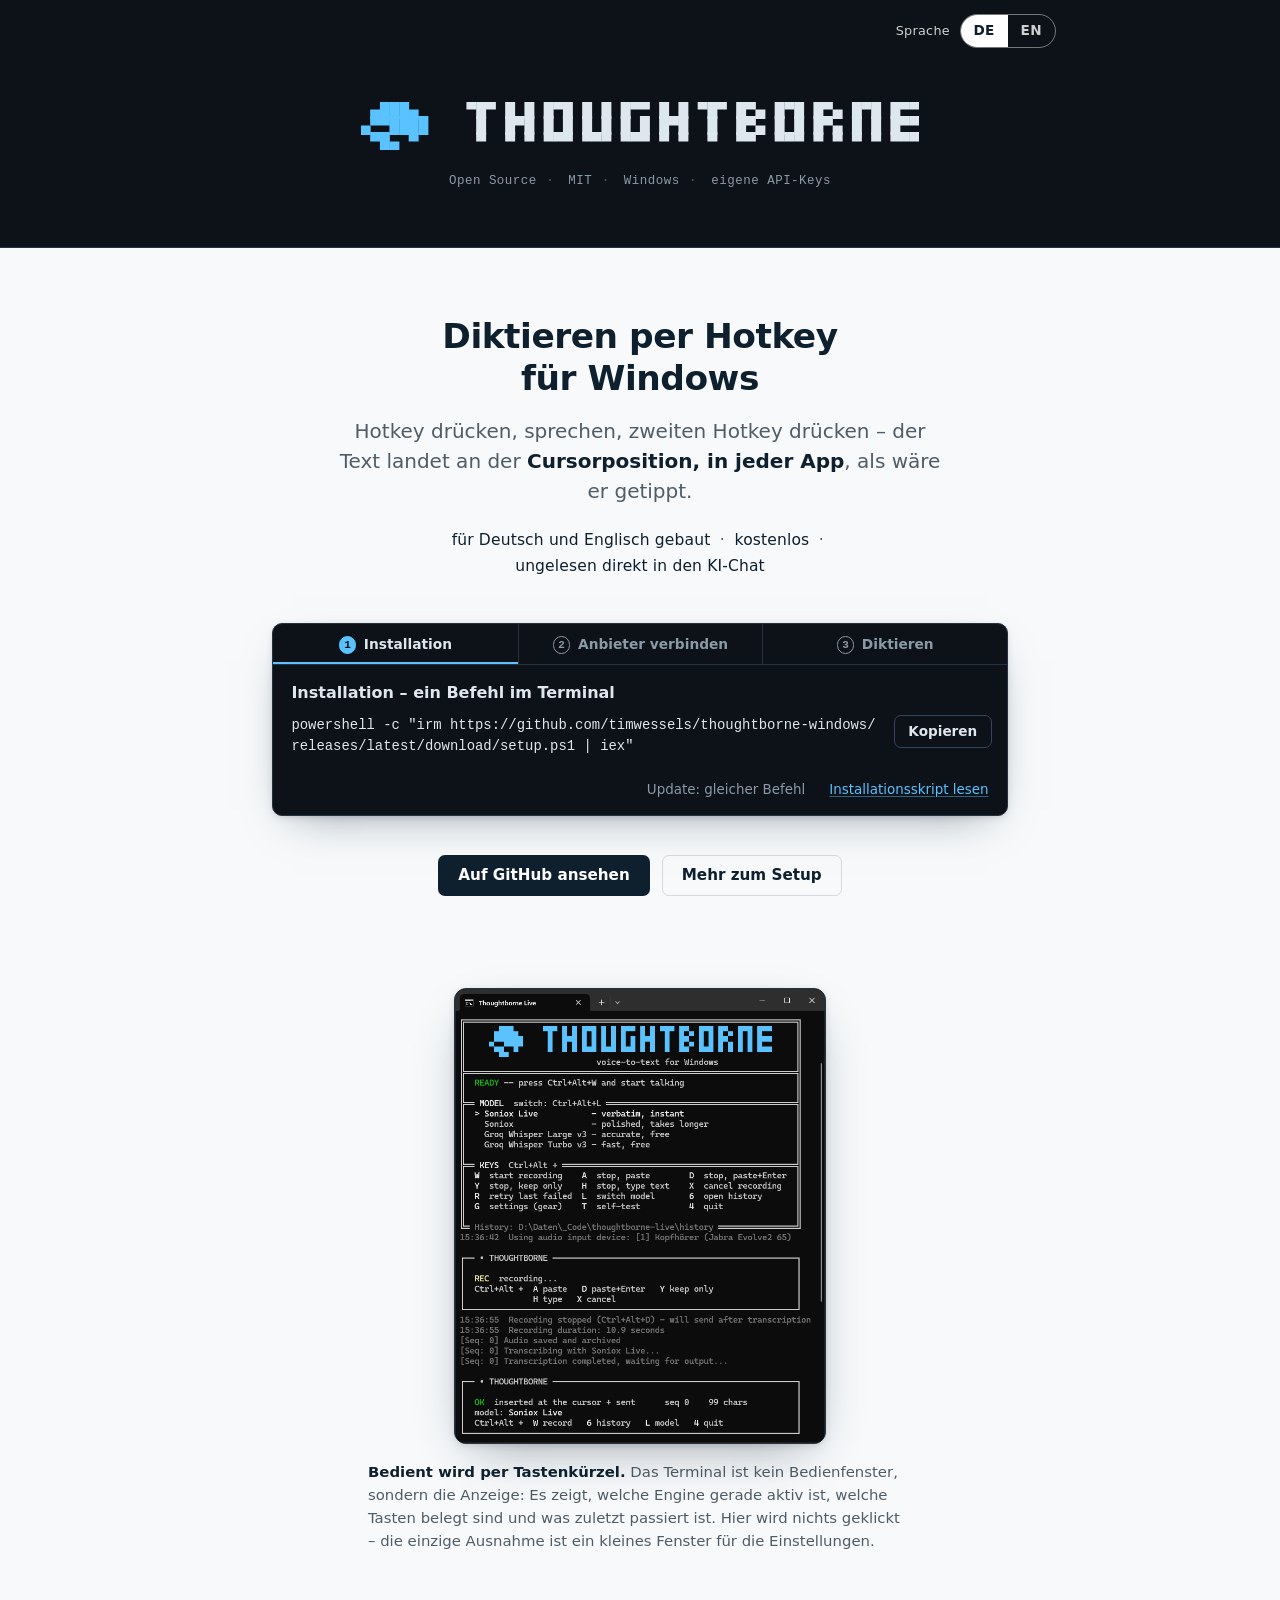
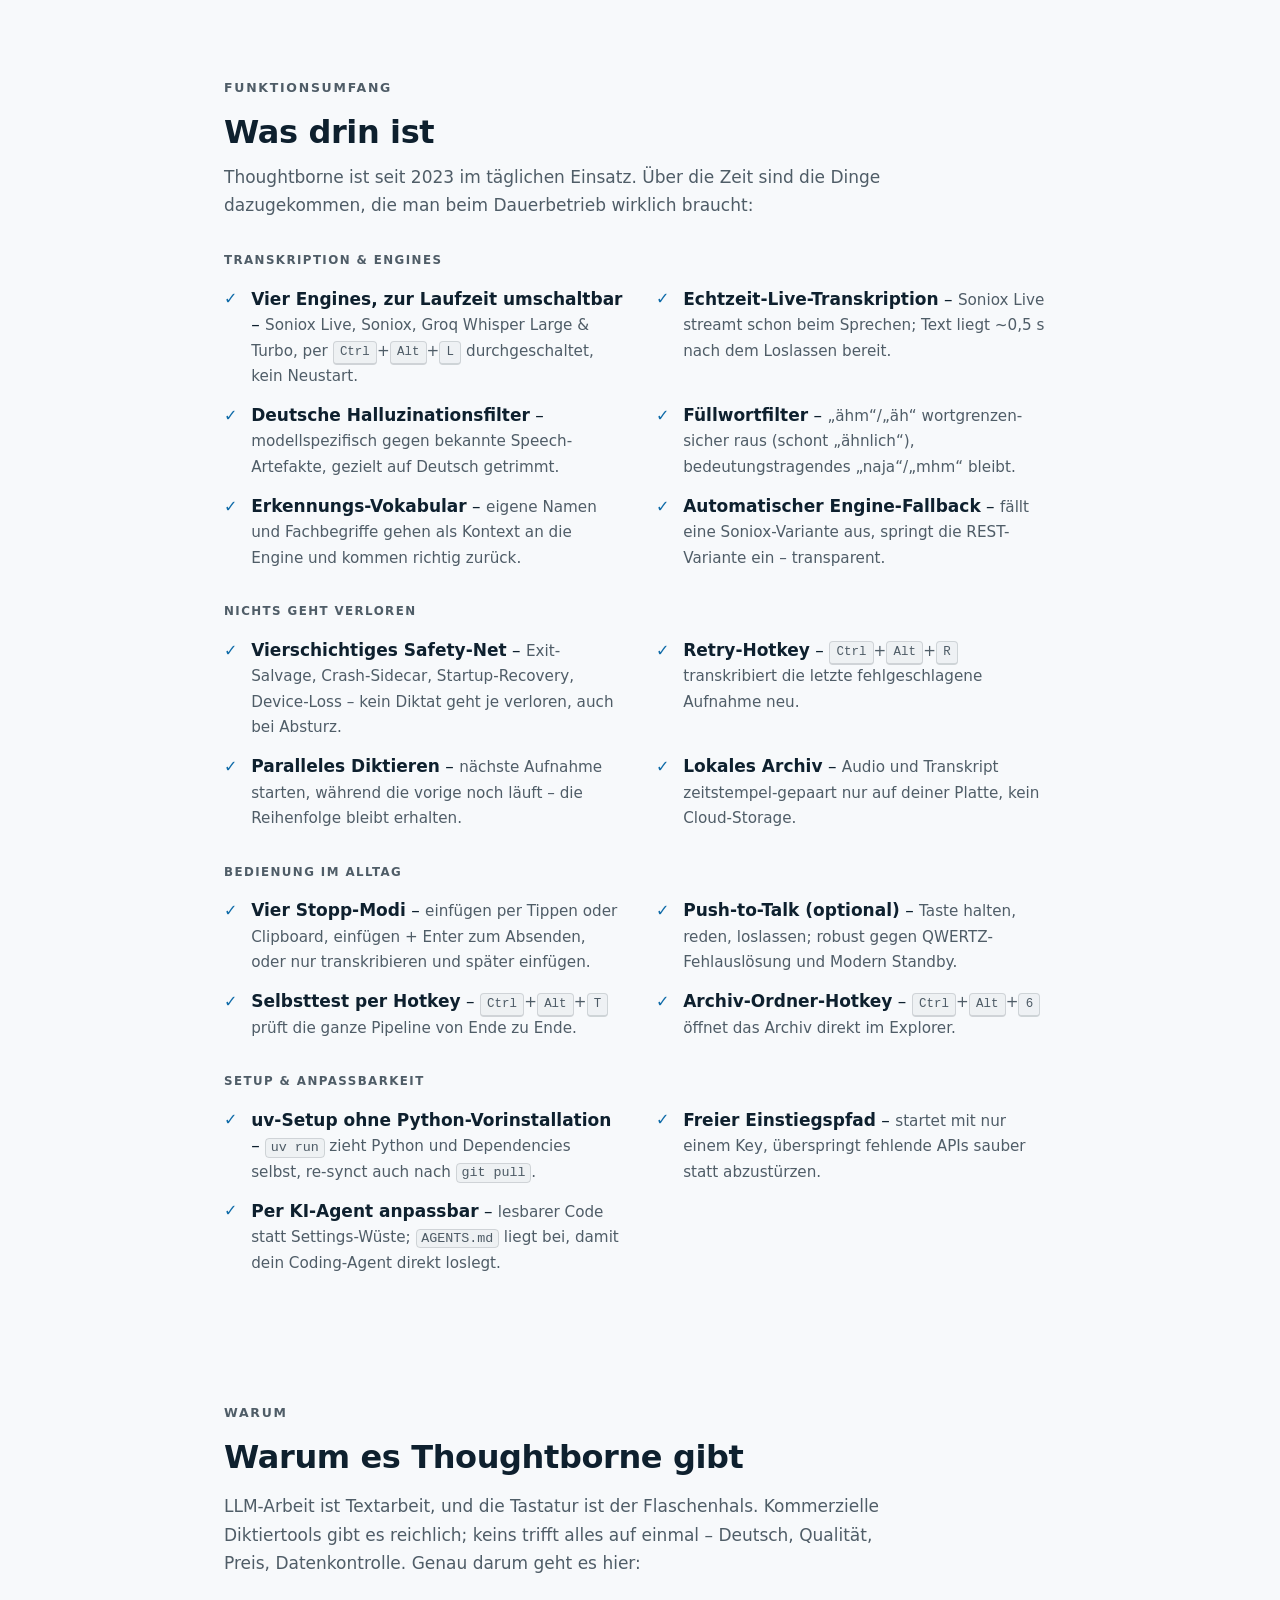
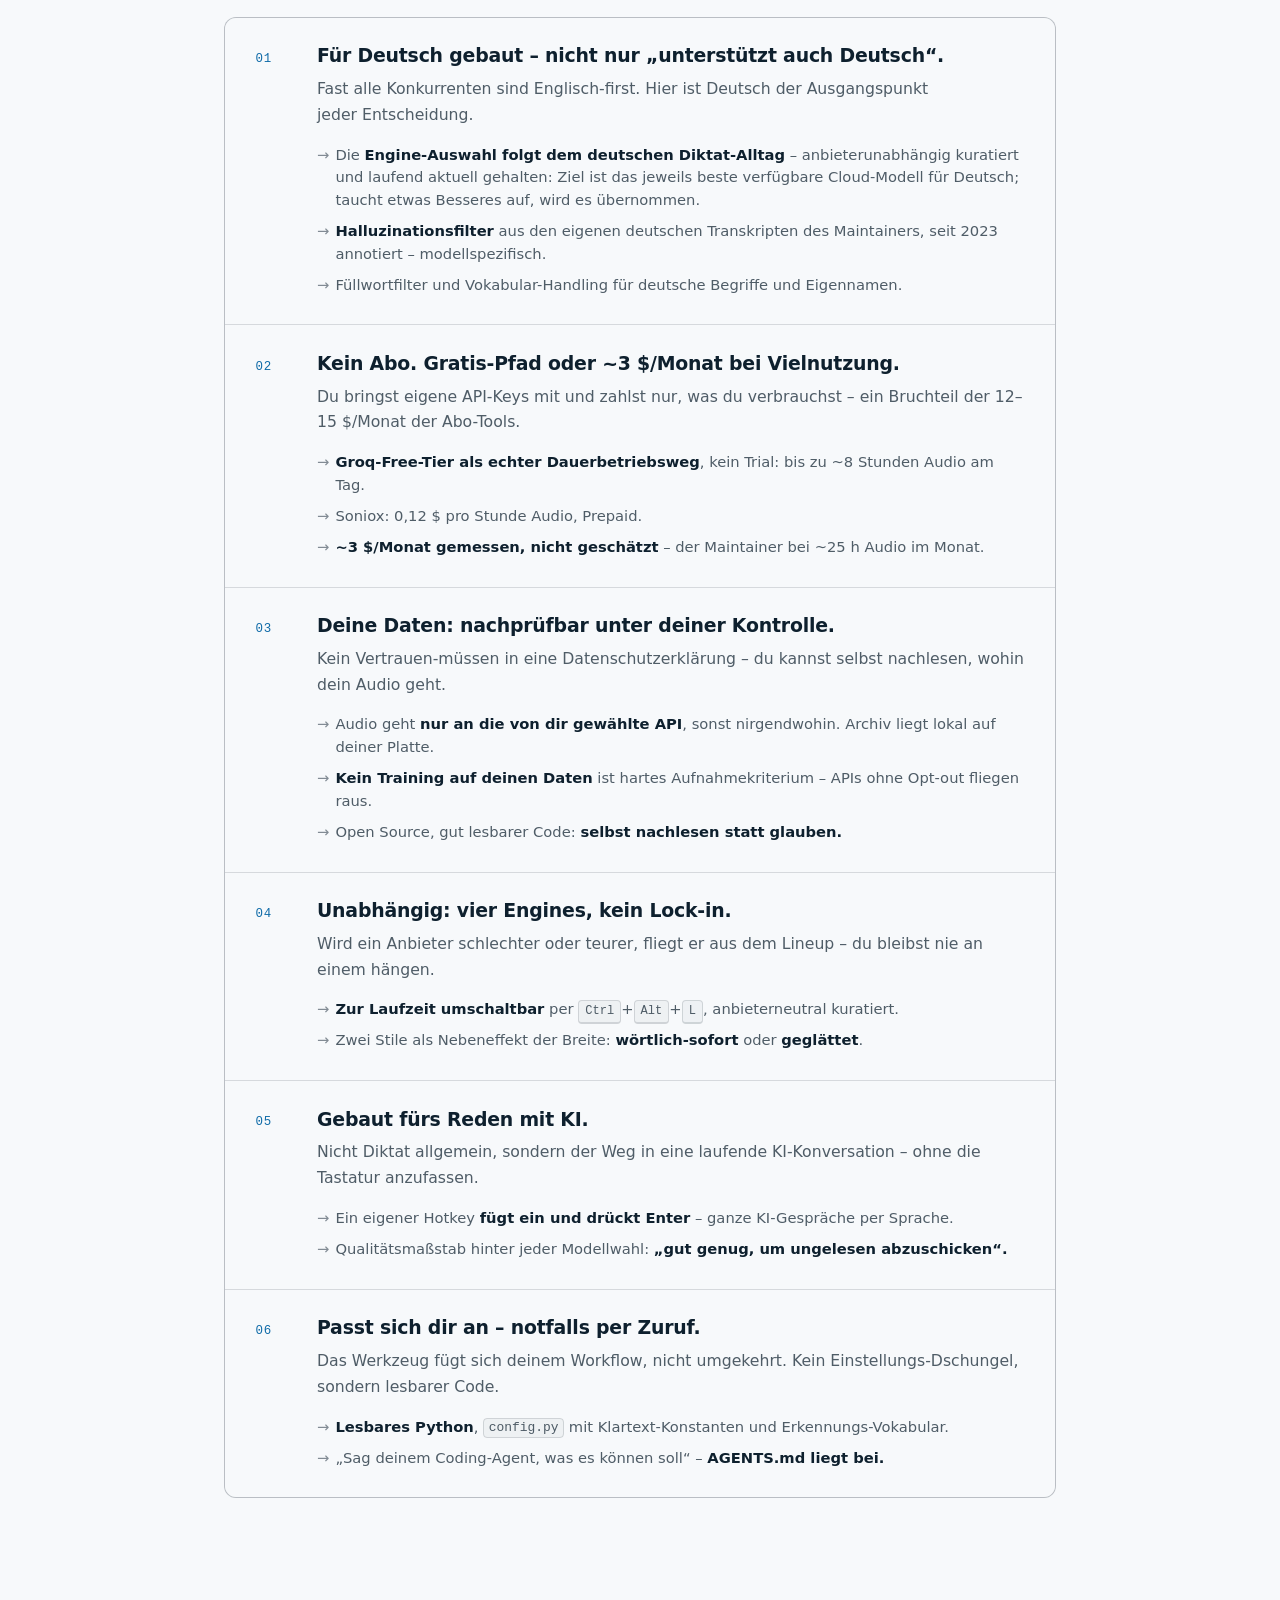
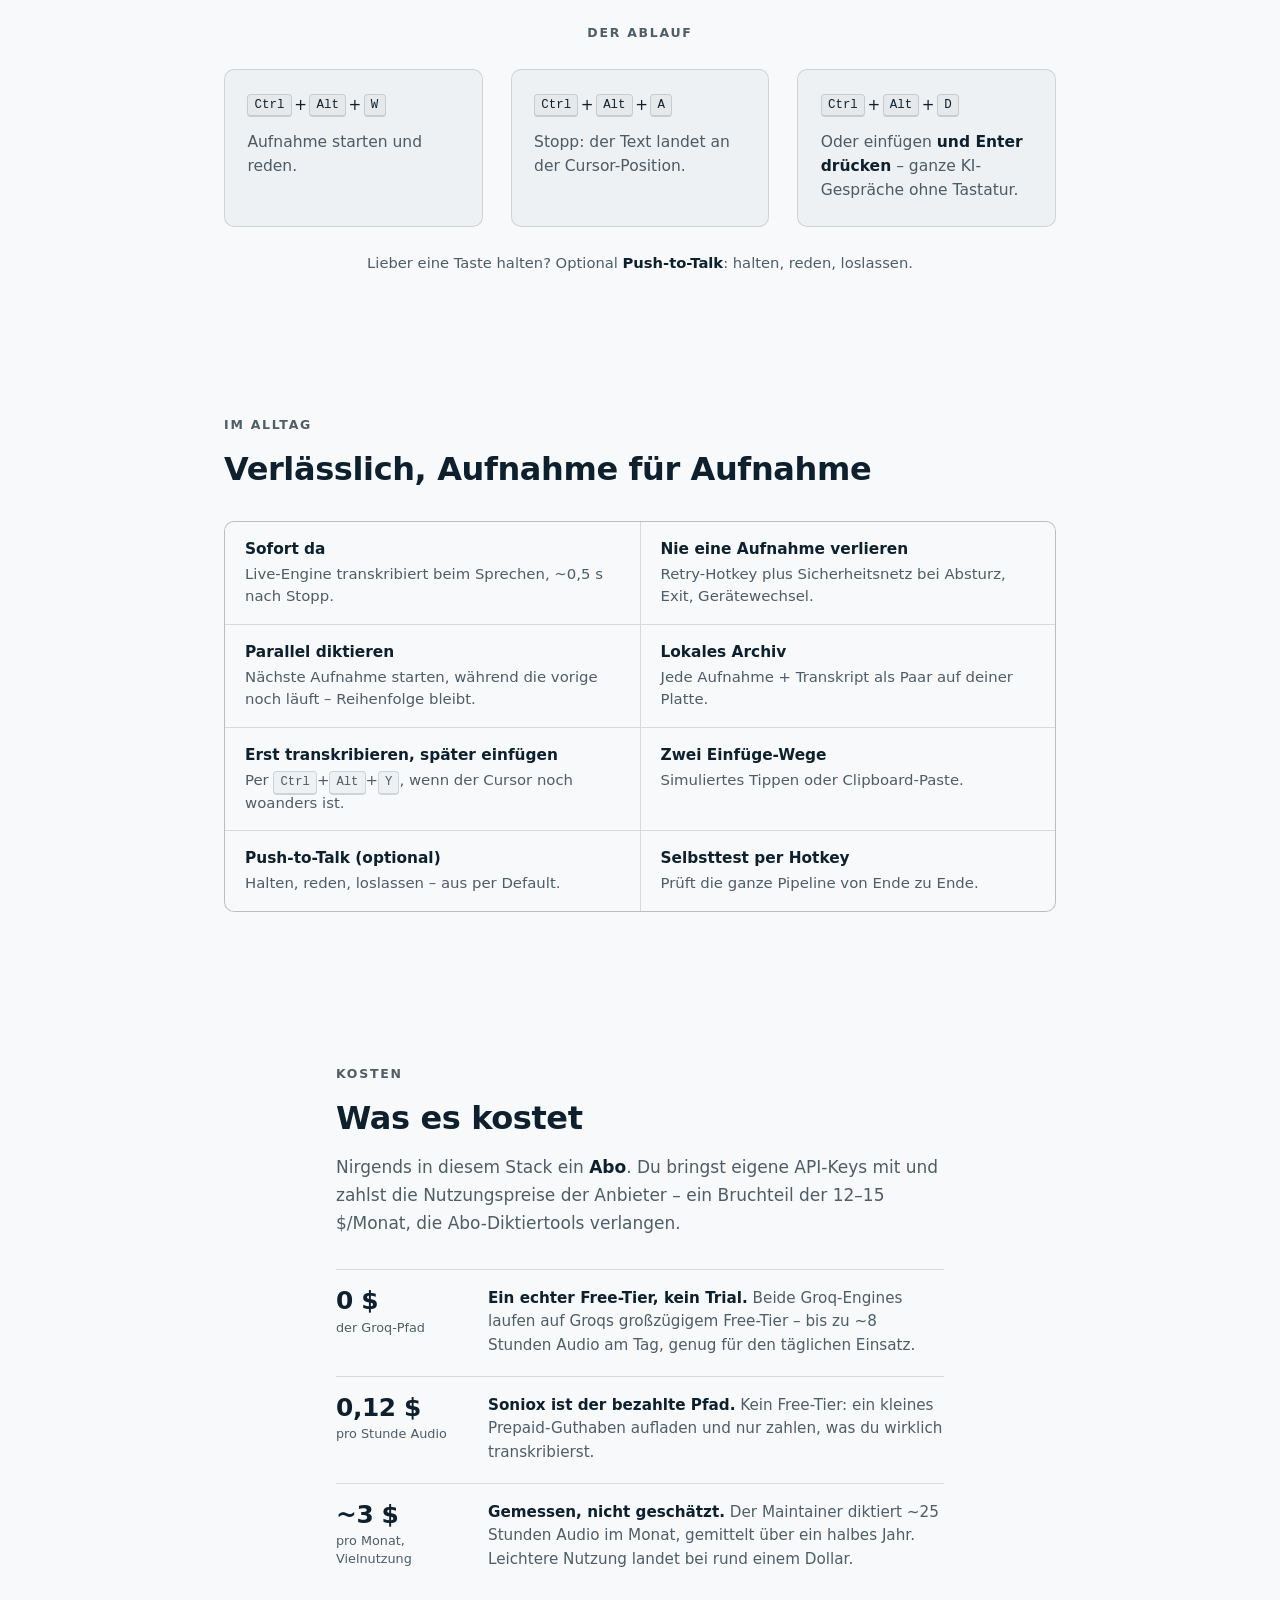
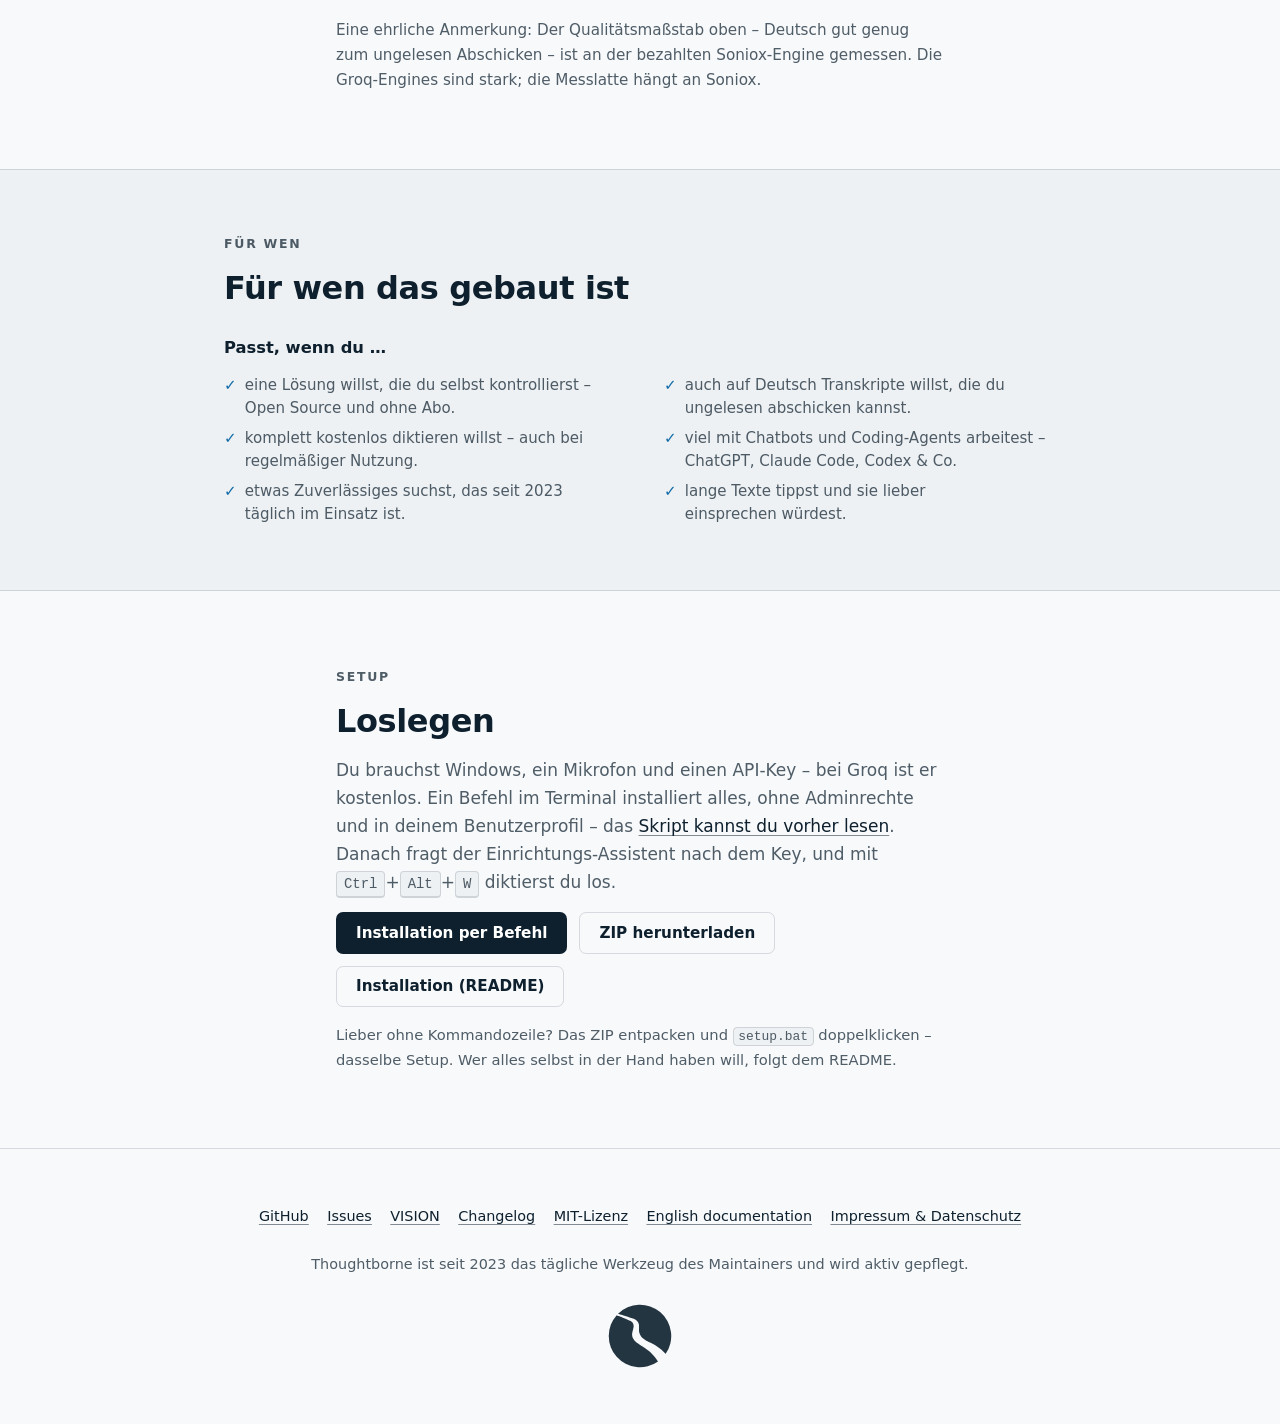
==== docs/index.html @ e5b4562c "Give the German page its own share card, fix two dollar figures The og:image both pages shared carri" ====
<!doctype html>
<html lang="de">
<head>
<meta charset="utf-8">
<meta name="viewport" content="width=device-width, initial-scale=1">
<title>Thoughtborne – Diktieren per Hotkey für Windows</title>
<meta name="description" content="Diktier-Tool per Hotkey für Windows. Hotkey drücken, reden, zweiten Hotkey drücken – der Text landet an der Cursor-Position. Für Deutsch gebaut, fürs Reden mit KI.">
<link rel="canonical" href="https://thoughtborne.app/">
<link rel="alternate" hreflang="de" href="https://thoughtborne.app/">
<link rel="alternate" hreflang="en" href="https://thoughtborne.app/en/">
<link rel="alternate" hreflang="x-default" href="https://thoughtborne.app/">
<link rel="icon" href="favicon.ico?v=2" sizes="48x48">
<link rel="icon" href="favicon.svg?v=2" type="image/svg+xml">
<link rel="apple-touch-icon" href="apple-touch-icon.png" sizes="180x180">
<meta name="theme-color" content="#0C1218">
<meta property="og:type" content="website">
<meta property="og:locale" content="de_DE">
<meta property="og:locale:alternate" content="en_US">
<meta property="og:title" content="Thoughtborne – Diktieren per Hotkey für Windows">
<meta property="og:description" content="Hotkey drücken, reden, zweiten Hotkey drücken – der Text landet an der Cursor-Position. Für Deutsch gebaut, fürs Reden mit KI. Open Source, MIT.">
<meta property="og:url" content="https://thoughtborne.app/">
<meta property="og:image" content="https://thoughtborne.app/assets/thoughtborne-social-preview-de.png">
<meta property="og:site_name" content="Thoughtborne">
<meta property="og:image:width" content="1280">
<meta property="og:image:height" content="640">
<meta name="twitter:card" content="summary_large_image">
<!-- ?v= is a cache-buster: bump it whenever style.css changes shape, so a
     stale cached sheet can never style the new markup (site-v4 idea). -->
<link rel="stylesheet" href="style.css?v=15">
<noscript><style>.ip-tabs { display: none; } .ip-panel[hidden] { display: block; }</style></noscript>
</head>
<body>

<a class="skip-link" href="#main">Zum Inhalt springen</a>

<header class="masthead">

  <div class="term-band">
    <div class="band-inner">

      <!-- Nav hrefs are root-absolute — they don't resolve under file://;
           review click-through over a local HTTP server. -->
      <div class="band-top">
        <span class="langbar-label">Sprache</span>
        <span class="lang-toggle">
          <a href="/" aria-current="page">DE</a>
          <a href="/en/" hreflang="en" aria-label="English version">EN</a>
        </span>
      </div>

      <!-- The app's terminal masthead, ported character-exact from console_ui.py
           (LOGO_MARK_A5 + WM, gap 4). Spans are colour-only: mark glyph in the
           console accent, wordmark in console off-white. Concatenated span text
           is identical to the app's output — regenerate from console_ui.py
           whenever the app masthead changes. line-height stays 1.0. -->
      <pre class="term-logo" aria-hidden="true"><span class="lg-mark"> ▄███▄ </span><span class="lg-word">    ▀█▀ █ █ █▀█ █ █ █▀▀ █ █ ▀█▀ █▀▄ █▀█ █▀▄ █▀█ █▀▀</span>
<span class="lg-mark">▄▀▀████</span><span class="lg-word">     █  █▀█ █ █ █ █ █ █ █▀█  █  █▀▄ █ █ █▀▄ █ █ █▀▀</span>
<span class="lg-mark"> ▀█▄ ▀ </span><span class="lg-word">     ▀  ▀ ▀ ▀▀▀ ▀▀▀ ▀▀▀ ▀ ▀  ▀  ▀▀  ▀▀▀ ▀ ▀ ▀ ▀ ▀▀▀</span></pre>

      <p class="term-status"><span>Open Source</span> <span>MIT</span> <span>Windows</span> <span>eigene API-Keys</span></p>

    </div>
  </div>

  <div class="wrap intro-hero">
    <h1 class="headline"><span class="visually-hidden">Thoughtborne – </span>Diktieren per Hotkey für&nbsp;Windows</h1>
    <p class="tagline">Hotkey drücken, sprechen, zweiten Hotkey drücken – der Text landet an der <strong>Cursorposition, in jeder App</strong>, als wäre er getippt.</p>
    <p class="benefits"><span>für Deutsch und Englisch gebaut</span> <span>kostenlos</span> <span>ungelesen direkt in den KI-Chat</span></p>

    <!-- The canonical release lane — releases/latest/download always resolves
         to the newest published release, so this URL never needs a version bump. -->
    <!-- Anchor #installation is deep-linked from the settings app's Machine-Room
         tab (settings_strings.py, url.update) — renaming it breaks that link silently. -->
    <div class="install install-tabs" id="installation">
      <!-- Three-step strip. Panels 2/3 ship `hidden` so nothing flashes before the
           script at the end of the body wires the tabs; the head's noscript rule
           stacks all three without JS. -->
      <div class="ip-tabs" role="tablist" aria-label="Loslegen in drei Schritten">
        <button class="ip-tab" role="tab" type="button" id="ip-tab-1" aria-controls="ip-panel-1" aria-selected="true"><span class="ip-num">1</span>Installation</button>
        <button class="ip-tab" role="tab" type="button" id="ip-tab-2" aria-controls="ip-panel-2" aria-selected="false" tabindex="-1"><span class="ip-num">2</span>Anbieter verbinden</button>
        <button class="ip-tab" role="tab" type="button" id="ip-tab-3" aria-controls="ip-panel-3" aria-selected="false" tabindex="-1"><span class="ip-num">3</span>Diktieren</button>
      </div>

      <div class="ip-panel" role="tabpanel" id="ip-panel-1" aria-labelledby="ip-tab-1">
        <p class="ip-title">Installation – ein Befehl im Terminal</p>
        <div class="install-panel">
          <!-- The page's only install command — keep it word-for-word identical to the
               one-liners in README.md and README.de.md. The powershell -c wrapper is
               deliberate: content blockers (uBlock's ClickFix guard) swallow a bare
               `irm | iex` clipboard write; the flag-free wrapped form is the tolerated
               shape — and runs from cmd and Win+R too. The <wbr>s are break hints with
               no text of their own (Chrome does not break URLs at `/` by itself), so
               the copy button still yields the exact command. -->
          <code class="install-cmd">powershell -c "irm https://github.com/timwessels/<wbr>thoughtborne-windows/<wbr>releases/latest/download/setup.ps1 | iex"</code>
          <button class="copy-btn" type="button" data-label="Kopieren" data-done="✓ Kopiert" data-fail="Strg+C drücken">Kopieren</button>
        </div>
        <p class="ip-more"><span class="ip-update">Update: gleicher Befehl</span><a href="https://github.com/timwessels/thoughtborne-windows/blob/main/setup.ps1" target="_blank" rel="noopener">Installationsskript lesen</a></p>
      </div>

      <div class="ip-panel" role="tabpanel" id="ip-panel-2" aria-labelledby="ip-tab-2" hidden>
        <p class="ip-title">Anmelden, Code einfügen – fertig</p>
        <p class="ip-lead">Thoughtborne schickt deine Sprache an einen Anbieter, der schickt den Text zurück. Du brauchst nur seinen Zugangscode (API-Key).</p>
        <ul class="ip-options">
          <li>
            <span class="ip-opt-head"><a href="https://groq.com/" target="_blank" rel="noopener">Groq</a> <span class="ip-tag ip-tag-free">kostenlos</span></span>
            <span class="ip-opt-text">Gut und datenschutzfreundlich</span>
            <a class="ip-opt-btn" href="https://console.groq.com/login" target="_blank" rel="noopener">Anmelden</a>
          </li>
          <li>
            <span class="ip-opt-head"><a href="https://soniox.com/" target="_blank" rel="noopener">Soniox</a> <span class="ip-tag">mit Guthaben</span></span>
            <span class="ip-opt-text">Bessere Qualität der Spracherkennung</span>
            <a class="ip-opt-btn" href="https://console.soniox.com/signup/" target="_blank" rel="noopener">Anmelden</a>
          </li>
        </ul>
        <p class="ip-more"><a href="#kosten">Mehr Infos</a></p>
      </div>

      <div class="ip-panel" role="tabpanel" id="ip-panel-3" aria-labelledby="ip-tab-3" hidden>
        <p class="ip-title">Sprechen statt tippen – in jedem Programm</p>
        <p class="ip-lead">So verlässlich wie die Tastatur, nur schneller – meist ohne ein Wort zu korrigieren.</p>
        <ol class="ip-flow">
          <li><span class="keys"><kbd>Ctrl</kbd>+<kbd>Alt</kbd>+<kbd>W</kbd></span></li>
          <li>sprechen</li>
          <li><span class="keys"><kbd>Ctrl</kbd>+<kbd>Alt</kbd>+<kbd>A</kbd></span></li>
          <li class="ip-flow-out">Der Text steht am Cursor – im Browser, in Word, in ChatGPT, in Claude Code.</li>
        </ol>
        <ul class="ip-list">
          <li>Oder Push-to-Talk (optional): <kbd>Ctrl</kbd> antippen und halten, sprechen, loslassen.</li>
          <li>In KI-Chats auf Wunsch gleich mit Enter abschicken – du redest einfach mit der KI.</li>
        </ul>
      </div>
    </div>

    <p class="actions">
      <a class="btn btn-primary" href="https://github.com/timwessels/thoughtborne-windows" target="_blank" rel="noopener">Auf GitHub ansehen</a>
      <a class="btn btn-ghost" href="#los-gehts">Mehr zum Setup</a>
    </p>
  </div>

</header>

<main id="main">

  <section class="shot">
    <div class="wrap">
      <div class="shot-frame">
        <img src="assets/screenshot-terminal.png?v=3" alt="Thoughtborne im Terminal: oben die Bereitschaftsanzeige mit dem Modell-Karussell der vier Engines und der Tastenübersicht, darunter eine Aufnahme vom REC-Hinweis bis zur Bestätigung des eingefügten Texts.">
      </div>
      <p class="shot-cap"><strong>Bedient wird per Tastenkürzel.</strong> Das Terminal ist kein Bedienfenster, sondern die Anzeige: Es zeigt, welche Engine gerade aktiv ist, welche Tasten belegt sind und was zuletzt passiert ist. Hier wird nichts geklickt – die einzige Ausnahme ist ein kleines Fenster für die Einstellungen.</p>
    </div>
  </section>

  <section class="features-top">
    <div class="wrap">
      <div class="intro">
        <p class="eyebrow" aria-hidden="true">Funktionsumfang</p>
        <h2>Was drin ist</h2>
        <p>Thoughtborne ist seit 2023 im täglichen Einsatz. Über die Zeit sind die Dinge dazugekommen, die man beim Dauerbetrieb wirklich braucht:</p>
      </div>

      <div class="feat-group">
        <p class="feat-group-title">Transkription &amp; Engines</p>
        <ul class="feat-grid">
          <li><b>Vier Engines, zur Laufzeit umschaltbar</b> – <span>Soniox Live, Soniox, Groq Whisper Large &amp; Turbo, per <kbd>Ctrl</kbd>+<kbd>Alt</kbd>+<kbd>L</kbd> durchgeschaltet, kein Neustart.</span></li>
          <li><b>Echtzeit-Live-Transkription</b> – <span>Soniox Live streamt schon beim Sprechen; Text liegt ~0,5 s nach dem Loslassen bereit.</span></li>
          <li><b>Deutsche Halluzinationsfilter</b> – <span>modellspezifisch gegen bekannte Speech-Artefakte, gezielt auf Deutsch getrimmt.</span></li>
          <li><b>Füllwortfilter</b> – <span>„ähm“/„äh“ wortgrenzen-sicher raus (schont „ähnlich“), bedeutungstragendes „naja“/„mhm“ bleibt.</span></li>
          <li><b>Erkennungs-Vokabular</b> – <span>eigene Namen und Fachbegriffe gehen als Kontext an die Engine und kommen richtig zurück.</span></li>
          <li><b>Automatischer Engine-Fallback</b> – <span>fällt eine Soniox-Variante aus, springt die REST-Variante ein – transparent.</span></li>
        </ul>
      </div>

      <div class="feat-group">
        <p class="feat-group-title">Nichts geht verloren</p>
        <ul class="feat-grid">
          <li><b>Vierschichtiges Safety-Net</b> – <span>Exit-Salvage, Crash-Sidecar, Startup-Recovery, Device-Loss – kein Diktat geht je verloren, auch bei Absturz.</span></li>
          <li><b>Retry-Hotkey</b> – <span><kbd>Ctrl</kbd>+<kbd>Alt</kbd>+<kbd>R</kbd> transkribiert die letzte fehlgeschlagene Aufnahme neu.</span></li>
          <li><b>Paralleles Diktieren</b> – <span>nächste Aufnahme starten, während die vorige noch läuft – die Reihenfolge bleibt erhalten.</span></li>
          <li><b>Lokales Archiv</b> – <span>Audio und Transkript zeitstempel-gepaart nur auf deiner Platte, kein Cloud-Storage.</span></li>
        </ul>
      </div>

      <div class="feat-group">
        <p class="feat-group-title">Bedienung im Alltag</p>
        <ul class="feat-grid">
          <li><b>Vier Stopp-Modi</b> – <span>einfügen per Tippen oder Clipboard, einfügen&nbsp;+&nbsp;Enter zum Absenden, oder nur transkribieren und später einfügen.</span></li>
          <li><b>Push-to-Talk (optional)</b> – <span>Taste halten, reden, loslassen; robust gegen QWERTZ-Fehlauslösung und Modern Standby.</span></li>
          <li><b>Selbsttest per Hotkey</b> – <span><kbd>Ctrl</kbd>+<kbd>Alt</kbd>+<kbd>T</kbd> prüft die ganze Pipeline von Ende zu Ende.</span></li>
          <li><b>Archiv-Ordner-Hotkey</b> – <span><kbd>Ctrl</kbd>+<kbd>Alt</kbd>+<kbd>6</kbd> öffnet das Archiv direkt im Explorer.</span></li>
        </ul>
      </div>

      <div class="feat-group">
        <p class="feat-group-title">Setup &amp; Anpassbarkeit</p>
        <ul class="feat-grid">
          <li><b>uv-Setup ohne Python-Vorinstallation</b> – <span><code>uv run</code> zieht Python und Dependencies selbst, re-synct auch nach <code>git pull</code>.</span></li>
          <li><b>Freier Einstiegspfad</b> – <span>startet mit nur einem Key, überspringt fehlende APIs sauber statt abzustürzen.</span></li>
          <li><b>Per KI-Agent anpassbar</b> – <span>lesbarer Code statt Settings-Wüste; <code>AGENTS.md</code> liegt bei, damit dein Coding-Agent direkt loslegt.</span></li>
        </ul>
      </div>
    </div>
  </section>

  <section class="args">
    <div class="wrap">
      <div class="args-intro">
        <p class="eyebrow" aria-hidden="true">Warum</p>
        <h2>Warum es Thoughtborne gibt</h2>
        <p>LLM-Arbeit ist Textarbeit, und die Tastatur ist der Flaschenhals. Kommerzielle Diktiertools gibt es reichlich; keins trifft alles auf einmal – Deutsch, Qualität, Preis, Datenkontrolle. Genau darum geht es hier:</p>
      </div>

      <div class="arg-list">
        <article class="arg">
          <span class="arg-num">01</span>
          <h3>Für Deutsch gebaut – nicht nur „unterstützt auch Deutsch“.</h3>
          <p class="arg-lead">Fast alle Konkurrenten sind Englisch-first. Hier ist Deutsch der Ausgangspunkt jeder Entscheidung.</p>
          <ul class="arg-evidence">
            <li>Die <strong>Engine-Auswahl folgt dem deutschen Diktat-Alltag</strong> – anbieterunabhängig kuratiert und laufend aktuell gehalten: Ziel ist das jeweils beste verfügbare Cloud-Modell für Deutsch; taucht etwas Besseres auf, wird es übernommen.</li>
            <li><strong>Halluzinationsfilter</strong> aus den eigenen deutschen Transkripten des Maintainers, seit 2023 annotiert – modellspezifisch.</li>
            <li>Füllwortfilter und Vokabular-Handling für deutsche Begriffe und Eigennamen.</li>
          </ul>
        </article>

        <article class="arg">
          <span class="arg-num">02</span>
          <h3>Kein Abo. Gratis-Pfad oder ~3 $/Monat bei Vielnutzung.</h3>
          <p class="arg-lead">Du bringst eigene API-Keys mit und zahlst nur, was du verbrauchst – ein Bruchteil der 12–15 $/Monat der Abo-Tools.</p>
          <ul class="arg-evidence">
            <li><strong>Groq-Free-Tier als echter Dauerbetriebsweg</strong>, kein Trial: bis zu ~8 Stunden Audio am Tag.</li>
            <li>Soniox: 0,12 $ pro Stunde Audio, Prepaid.</li>
            <li><strong>~3 $/Monat gemessen, nicht geschätzt</strong> – der Maintainer bei ~25 h Audio im Monat.</li>
          </ul>
        </article>

        <article class="arg">
          <span class="arg-num">03</span>
          <h3>Deine Daten: nachprüfbar unter deiner Kontrolle.</h3>
          <p class="arg-lead">Kein Vertrauen-müssen in eine Datenschutzerklärung – du kannst selbst nachlesen, wohin dein Audio geht.</p>
          <ul class="arg-evidence">
            <li>Audio geht <strong>nur an die von dir gewählte API</strong>, sonst nirgendwohin. Archiv liegt lokal auf deiner Platte.</li>
            <li><strong>Kein Training auf deinen Daten</strong> ist hartes Aufnahmekriterium – APIs ohne Opt-out fliegen raus.</li>
            <li>Open Source, gut lesbarer Code: <strong>selbst nachlesen statt glauben.</strong></li>
          </ul>
        </article>

        <article class="arg">
          <span class="arg-num">04</span>
          <h3>Unabhängig: vier Engines, kein Lock-in.</h3>
          <p class="arg-lead">Wird ein Anbieter schlechter oder teurer, fliegt er aus dem Lineup – du bleibst nie an einem hängen.</p>
          <ul class="arg-evidence">
            <li><strong>Zur Laufzeit umschaltbar</strong> per <kbd>Ctrl</kbd>+<kbd>Alt</kbd>+<kbd>L</kbd>, anbieterneutral kuratiert.</li>
            <li>Zwei Stile als Nebeneffekt der Breite: <strong>wörtlich-sofort</strong> oder <strong>geglättet</strong>.</li>
          </ul>
        </article>

        <article class="arg">
          <span class="arg-num">05</span>
          <h3>Gebaut fürs Reden mit KI.</h3>
          <p class="arg-lead">Nicht Diktat allgemein, sondern der Weg in eine laufende KI-Konversation – ohne die Tastatur anzufassen.</p>
          <ul class="arg-evidence">
            <li>Ein eigener Hotkey <strong>fügt ein und drückt Enter</strong> – ganze KI-Gespräche per Sprache.</li>
            <li>Qualitätsmaßstab hinter jeder Modellwahl: <strong>„gut genug, um ungelesen abzuschicken“.</strong></li>
          </ul>
        </article>

        <article class="arg">
          <span class="arg-num">06</span>
          <h3>Passt sich dir an – notfalls per Zuruf.</h3>
          <p class="arg-lead">Das Werkzeug fügt sich deinem Workflow, nicht umgekehrt. Kein Einstellungs-Dschungel, sondern lesbarer Code.</p>
          <ul class="arg-evidence">
            <li><strong>Lesbares Python</strong>, <code>config.py</code> mit Klartext-Konstanten und Erkennungs-Vokabular.</li>
            <li>„Sag deinem Coding-Agent, was es können soll“ – <strong>AGENTS.md liegt bei.</strong></li>
          </ul>
        </article>
      </div>
    </div>
  </section>

  <section class="loop">
    <div class="wrap">
      <h2 class="loop-title">Der Ablauf</h2>
      <ol class="steps">
        <li>
          <span class="keys"><kbd>Ctrl</kbd>+<kbd>Alt</kbd>+<kbd>W</kbd></span>
          <span class="step-text">Aufnahme starten und reden.</span>
        </li>
        <li>
          <span class="keys"><kbd>Ctrl</kbd>+<kbd>Alt</kbd>+<kbd>A</kbd></span>
          <span class="step-text">Stopp: der Text landet an der Cursor-Position.</span>
        </li>
        <li>
          <span class="keys"><kbd>Ctrl</kbd>+<kbd>Alt</kbd>+<kbd>D</kbd></span>
          <span class="step-text">Oder einfügen <strong>und Enter drücken</strong> – ganze KI-Gespräche ohne Tastatur.</span>
        </li>
      </ol>
      <p class="loop-note">Lieber eine Taste halten? Optional <strong>Push-to-Talk</strong>: halten, reden, loslassen.</p>
    </div>
  </section>

  <section class="section reliab">
    <div class="wrap">
      <p class="eyebrow" aria-hidden="true">Im Alltag</p>
      <h2>Verlässlich, Aufnahme für Aufnahme</h2>
      <ul class="reliab-grid">
        <li><strong>Sofort da</strong>Live-Engine transkribiert beim Sprechen, ~0,5 s nach Stopp.</li>
        <li><strong>Nie eine Aufnahme verlieren</strong>Retry-Hotkey plus Sicherheitsnetz bei Absturz, Exit, Gerätewechsel.</li>
        <li><strong>Parallel diktieren</strong>Nächste Aufnahme starten, während die vorige noch läuft – Reihenfolge bleibt.</li>
        <li><strong>Lokales Archiv</strong>Jede Aufnahme + Transkript als Paar auf deiner Platte.</li>
        <li><strong>Erst transkribieren, später einfügen</strong>Per <kbd>Ctrl</kbd>+<kbd>Alt</kbd>+<kbd>Y</kbd>, wenn der Cursor noch woanders ist.</li>
        <li><strong>Zwei Einfüge-Wege</strong>Simuliertes Tippen oder Clipboard-Paste.</li>
        <li><strong>Push-to-Talk (optional)</strong>Halten, reden, loslassen – aus per Default.</li>
        <li><strong>Selbsttest per Hotkey</strong>Prüft die ganze Pipeline von Ende zu Ende.</li>
      </ul>
    </div>
  </section>

  <section class="section cost" id="kosten">
    <div class="wrap prose">
      <p class="eyebrow" aria-hidden="true">Kosten</p>
      <h2>Was es kostet</h2>
      <p>Nirgends in diesem Stack ein <strong>Abo</strong>. Du bringst eigene API-Keys mit und zahlst die Nutzungspreise der Anbieter – ein Bruchteil der 12–15 $/Monat, die Abo-Diktiertools verlangen.</p>
      <dl class="figures">
        <div>
          <dt><span class="fig-num">0 $</span> <span class="fig-unit">der Groq-Pfad</span></dt>
          <dd><strong>Ein echter Free-Tier, kein Trial.</strong> Beide Groq-Engines laufen auf Groqs großzügigem Free-Tier – bis zu ~8 Stunden Audio am Tag, genug für den täglichen Einsatz.</dd>
        </div>
        <div>
          <dt><span class="fig-num">0,12 $</span> <span class="fig-unit">pro Stunde Audio</span></dt>
          <dd><strong>Soniox ist der bezahlte Pfad.</strong> Kein Free-Tier: ein kleines Prepaid-Guthaben aufladen und nur zahlen, was du wirklich transkribierst.</dd>
        </div>
        <div>
          <dt><span class="fig-num">~3 $</span> <span class="fig-unit">pro Monat, Vielnutzung</span></dt>
          <dd><strong>Gemessen, nicht geschätzt.</strong> Der Maintainer diktiert ~25 Stunden Audio im Monat, gemittelt über ein halbes Jahr. Leichtere Nutzung landet bei rund einem Dollar.</dd>
        </div>
      </dl>
      <p class="cost-note">Eine ehrliche Anmerkung: Der Qualitätsmaßstab oben – Deutsch gut genug zum ungelesen Abschicken – ist an der bezahlten Soniox-Engine gemessen. Die Groq-Engines sind stark; die Messlatte hängt an Soniox.</p>
    </div>
  </section>

  <section class="audience-box">
    <div class="wrap">
      <p class="eyebrow" aria-hidden="true">Für wen</p>
      <h2>Für wen das gebaut ist</h2>
      <div class="aud-for">
        <h3>Passt, wenn du …</h3>
        <ul>
          <li>eine Lösung willst, die du selbst kontrollierst – Open Source und ohne Abo.</li>
          <li>komplett kostenlos diktieren willst – auch bei regelmäßiger Nutzung.</li>
          <li>etwas Zuverlässiges suchst, das seit 2023 täglich im Einsatz ist.</li>
          <li>auch auf Deutsch Transkripte willst, die du ungelesen abschicken kannst.</li>
          <li>viel mit Chatbots und Coding-Agents arbeitest – ChatGPT, Claude Code, Codex &amp; Co.</li>
          <li>lange Texte tippst und sie lieber einsprechen würdest.</li>
        </ul>
      </div>
    </div>
  </section>

  <section class="section get-started" id="los-gehts">
    <div class="wrap prose">
      <p class="eyebrow" aria-hidden="true">Setup</p>
      <h2>Loslegen</h2>
      <p>Du brauchst Windows, ein Mikrofon und einen API-Key – bei Groq ist er kostenlos. Ein Befehl im Terminal installiert alles, ohne Adminrechte und in deinem Benutzerprofil – das <a href="https://github.com/timwessels/thoughtborne-windows/blob/main/setup.ps1" target="_blank" rel="noopener">Skript kannst du vorher lesen</a>. Danach fragt der Einrichtungs-Assistent nach dem Key, und mit <kbd>Ctrl</kbd>+<kbd>Alt</kbd>+<kbd>W</kbd> diktierst du los.</p>
      <p class="actions">
        <a class="btn btn-primary" href="#installation">Installation per Befehl</a>
        <!-- thoughtborne.zip is the snapshot the release ritual builds (D-006);
             releases/latest keeps the URL current with zero page edits. This one
             link stays in the same tab on purpose: GitHub serves the ZIP as an
             attachment, so target="_blank" would leave an empty tab behind. -->
        <a class="btn btn-ghost" href="https://github.com/timwessels/thoughtborne-windows/releases/latest/download/thoughtborne.zip">ZIP herunterladen</a>
        <a class="btn btn-ghost" href="https://github.com/timwessels/thoughtborne-windows#installation" target="_blank" rel="noopener">Installation (README)</a>
      </p>
      <p class="audience">Lieber ohne Kommandozeile? Das ZIP entpacken und <code>setup.bat</code> doppelklicken – dasselbe Setup. Wer alles selbst in der Hand haben will, folgt dem README.</p>
    </div>
  </section>

</main>

<footer class="site-footer">
  <div class="footer-inner">
    <nav class="footer-links" aria-label="Projekt-Links">
      <a href="https://github.com/timwessels/thoughtborne-windows" target="_blank" rel="noopener">GitHub</a>
      <a href="https://github.com/timwessels/thoughtborne-windows/issues" target="_blank" rel="noopener">Issues</a>
      <a href="https://github.com/timwessels/thoughtborne-windows/blob/main/VISION.md" target="_blank" rel="noopener">VISION</a>
      <a href="https://github.com/timwessels/thoughtborne-windows/blob/main/CHANGELOG.md" target="_blank" rel="noopener">Changelog</a>
      <a href="https://github.com/timwessels/thoughtborne-windows/blob/main/LICENSE" target="_blank" rel="noopener">MIT-Lizenz</a>
      <a href="https://github.com/timwessels/thoughtborne-windows/blob/main/README.md" hreflang="en" target="_blank" rel="noopener">English documentation</a>
      <a href="/legal.html">Impressum &amp; Datenschutz</a>
    </nav>
    <p class="footer-note">Thoughtborne ist seit 2023 das tägliche Werkzeug des Maintainers und wird aktiv gepflegt.</p>
    <!-- path data from assets/logo/thoughtborne-mark.svg — keep in sync. -->
    <svg class="mark mark-footer" viewBox="0 0 512 512" aria-hidden="true"><path d="M 69.57 89.44 C 70.92 90.26 80.55 94.04 91.91 98.66 C 103.26 103.28 115.37 108.20 118.80 109.60 C 149.01 121.85 172.26 131.55 176.22 133.55 C 181.20 136.07 187.72 140.63 191.59 144.31 C 200.33 152.64 205.14 164.00 205.19 176.41 C 205.22 184.14 204.19 189.89 200.05 205.09 C 193.51 229.12 191.95 239.31 193.13 250.31 C 194.75 265.49 200.47 278.71 210.38 290.15 C 222.87 304.60 232.56 312.03 270.23 336.00 C 310.93 361.90 331.92 378.17 354.42 401.21 C 365.24 412.30 373.89 422.38 383.45 435.05 C 390.08 443.85 400.24 458.95 400.32 460.14 A 250.00 250.00 0 0 1 69.57 89.44 Z M 461.13 398.90 C 461.25 398.98 456.27 393.85 450.21 387.62 C 421.66 358.22 391.54 336.94 341.33 310.71 C 311.21 294.98 305.14 291.72 297.83 287.38 C 278.90 276.16 266.13 263.50 258.15 248.06 C 253.46 239.00 251.24 232.87 249.27 223.61 C 247.78 216.57 247.69 215.33 247.90 203.90 C 248.42 174.95 248.23 167.69 246.84 162.07 C 242.17 143.26 230.35 129.52 210.86 120.29 C 205.03 117.53 198.29 115.26 167.59 105.71 C 157.94 102.71 144.68 98.57 138.14 96.50 C 131.59 94.44 117.00 89.90 105.71 86.41 C 94.42 82.93 84.31 79.80 83.25 79.47 C 82.19 79.13 81.32 78.65 80.69 77.77 A 250.00 250.00 0 0 1 461.13 398.90 Z"/></svg>
  </div>
</footer>

<script>
/* Copy buttons on the install boxes. First-party, inline, no dependencies.
   The Clipboard API needs a secure context (https / localhost); a
   hidden-textarea fallback covers the rest. Without JS the button is inert
   and the command stays selectable text. */
document.querySelectorAll('.copy-btn').forEach(function (btn) {
  var reset;
  btn.addEventListener('click', function () {
    var cmd = btn.closest('.install-panel').querySelector('.install-cmd');
    var text = cmd.textContent.trim();
    // Also select the visible command: content blockers can swallow the
    // programmatic clipboard write silently (while reporting success), and a
    // selection leaves the user one native Ctrl+C away from the same result.
    var select = function () {
      var sel = window.getSelection();
      if (!sel) { return; }
      var range = document.createRange();
      range.selectNodeContents(cmd);
      sel.removeAllRanges();
      sel.addRange(range);
    };
    select();
    var done = function (ok) {
      btn.textContent = ok ? btn.dataset.done : btn.dataset.fail;
      btn.classList.toggle('copied', ok);
      clearTimeout(reset);
      reset = setTimeout(function () {
        btn.textContent = btn.dataset.label;
        btn.classList.remove('copied');
      }, 2200);
    };
    if (navigator.clipboard && window.isSecureContext) {
      navigator.clipboard.writeText(text).then(function () { done(true); }, function () { done(false); });
    } else {
      var ta = document.createElement('textarea');
      ta.value = text;
      ta.setAttribute('readonly', '');
      ta.style.position = 'fixed'; ta.style.opacity = '0';
      document.body.appendChild(ta);
      ta.select();
      var ok = false;
      try { ok = document.execCommand('copy'); } catch (e) {}
      document.body.removeChild(ta);
      select();
      done(ok);
    }
  });
});

/* The hero's three-step strip: the role=tab buttons switch panels; arrow keys
   move between tabs (wrapping), Home/End jump to the ends. */
document.querySelectorAll('.install-tabs').forEach(function (box) {
  var tabs = Array.prototype.slice.call(box.querySelectorAll('[role="tab"]'));
  var panels = tabs.map(function (tab) { return document.getElementById(tab.getAttribute('aria-controls')); });
  var floor = 0;
  var show = function (n, focus) {
    tabs.forEach(function (tab, i) {
      var on = i === n;
      tab.setAttribute('aria-selected', on ? 'true' : 'false');
      tab.tabIndex = on ? 0 : -1;
      panels[i].hidden = !on;
    });
    box.style.minHeight = floor && n > 0 ? floor + 'px' : '';
    if (focus) { tabs[n].focus(); }
  };
  tabs.forEach(function (tab, i) {
    tab.addEventListener('click', function () { show(i, false); });
    tab.addEventListener('keydown', function (e) {
      var n = { ArrowRight: i + 1, ArrowLeft: i - 1, Home: 0, End: tabs.length - 1 }[e.key];
      if (typeof n !== 'number') { return; }
      e.preventDefault();
      show((n + tabs.length) % tabs.length, true);
    });
  });

  /* One height for the two explaining panels, so switching between them never
     moves the page; the install panel sits tight on its command, the page's
     first impression. Desktop only — on a narrow screen the tabs sit at the top
     of the view with nothing below them to displace. The floor is cleared before
     measuring so a held height cannot feed the next measurement. Width-only
     resizes re-measure; mobile browsers fire resize on scroll, which must not. */
  var roomy = window.matchMedia('(min-width: 64rem)');
  var lock = function () {
    var open = 0, i;
    for (i = 0; i < tabs.length; i++) { if (tabs[i].getAttribute('aria-selected') === 'true') { open = i; } }
    floor = 0;
    if (roomy.matches) {
      for (i = 1; i < tabs.length; i++) { show(i, false); floor = Math.max(floor, box.offsetHeight); }
    }
    show(open, false);
  };
  lock();
  var wide = window.innerWidth, settle;
  window.addEventListener('resize', function () {
    if (window.innerWidth === wide) { return; }
    wide = window.innerWidth;
    clearTimeout(settle);
    settle = setTimeout(lock, 150);
  });

  /* The get-started button jumps back up to this box — it has to land on the
     command, whichever tab the reader left open. */
  var toCommand = function () { show(0, false); };
  window.addEventListener('hashchange', function () {
    if (location.hash === '#' + box.id) { toCommand(); }
  });
  document.querySelectorAll('a[href="#' + box.id + '"]').forEach(function (a) {
    a.addEventListener('click', toCommand);
  });
});
</script>

</body>
</html>
---- docs/style.css ----
/* Thoughtborne site — shared stylesheet for all four pages:
   / (DE), /en/ (EN), /legal.html (DE), /en/legal.html (EN).
   Hard rule: the site is self-contained — no third-party origins (CDN scripts,
   external fonts, remote images); this file and assets/ are first-party. */
*, *::before, *::after { box-sizing: border-box; }
* { margin: 0; }
html { -webkit-text-size-adjust: 100%; scroll-behavior: smooth; }
img, svg { display: block; max-width: 100%; }
a { color: inherit; }

:root {
  color-scheme: light;

  /* terminal surfaces (the dark objects — constant in both OS themes) */
  --term:      #0C1218;
  --term-line: #24333F;
  --term-text: #DEE7ED;
  --term-dim:  #8A9AA6;
  --accent:    #59C2FF;   /* console accent, ported from console_ui.py — dark surfaces only */

  /* the light page */
  --navy:      #0E202E;
  --e-gray:    #828B94;
  --paper:     #F7F9FB;
  --ink:       #0E202E;
  --ink-soft:  rgba(14, 32, 46, .72);
  --line:      rgba(14, 32, 46, .14);
  --panel:     rgba(14, 32, 46, .035);
  --accent-deep: #0F6BA8; /* darker sibling of the console accent — AA on paper */
  --hero-ink:  #FFFFFF;
  --hero-soft: rgba(255,255,255,.80);
  --hero-line: rgba(255,255,255,.42);
  --link-underline: var(--e-gray);
  --btn-bg: var(--navy); --btn-fg: #FFFFFF;
  --btn-ghost-fg: var(--ink); --btn-ghost-line: var(--line);
  --measure: 42rem;
  --measure-wide: 56rem;
}
@media (prefers-color-scheme: dark) {
  :root {
    color-scheme: dark;
    --paper:     #0A141D;
    --ink:       #E9EDF0;
    --ink-soft:  rgba(233, 237, 240, .72);
    --line:      rgba(233, 237, 240, .16);
    --panel:     rgba(233, 237, 240, .04);
    --e-gray:    #71828F;
    --accent-deep: #59C2FF; /* dark page ground -> the console accent applies */
    --link-dark: #AFC3D2;
    --btn-ghost-fg: var(--ink);
    --btn-bg: #AFC3D2; --btn-fg: var(--navy);
  }
}

html { background: var(--paper); }
body {
  font-family: system-ui, -apple-system, "Segoe UI", Roboto, "Helvetica Neue", Arial, sans-serif;
  font-size: 17px; line-height: 1.65; color: var(--ink); background: var(--paper);
  -webkit-font-smoothing: antialiased; text-rendering: optimizeLegibility;
}
.wrap { width: 100%; max-width: var(--measure); margin-inline: auto; padding-inline: clamp(1.25rem, 5vw, 2rem); }

a {
  color: var(--ink); text-decoration: underline; text-decoration-color: var(--link-underline);
  text-underline-offset: 0.18em; text-decoration-thickness: 1px;
  transition: text-decoration-color .18s ease, color .18s ease;
}
a:hover { text-decoration-color: currentColor; }
@media (prefers-color-scheme: dark) {
  main a, .site-footer a { color: var(--link-dark); text-decoration-color: rgba(175,195,210,.45); }
}
:focus-visible { outline: 2px solid var(--ink); outline-offset: 3px; border-radius: 2px; }
.term-band :focus-visible, .install :focus-visible { outline-color: var(--term-text); }

h1, h2 { font-weight: 600; letter-spacing: -0.012em; line-height: 1.2; }
h2 { font-size: clamp(1.45rem, 1rem + 1.9vw, 2rem); }
p { text-wrap: pretty; }
.eyebrow { font-size: 0.78rem; font-weight: 600; letter-spacing: 0.14em; text-transform: uppercase; color: var(--ink-soft); margin-bottom: 0.9rem; }

kbd {
  font-family: ui-monospace, "Cascadia Code", "Cascadia Mono", Consolas, "SFMono-Regular", monospace;
  font-size: 0.82em; line-height: 1; padding: 0.28em 0.5em;
  border: 1px solid var(--line); border-bottom-width: 2px; border-radius: 4px;
  background: var(--panel); white-space: nowrap;
}
code {
  font-family: ui-monospace, "Cascadia Code", Consolas, monospace; font-size: 0.88em;
  padding: 0.1em 0.35em; background: var(--panel); border: 1px solid var(--line); border-radius: 4px;
}

/* language switch — shared between the landing band's top corner and the
   legal pages' sticky .langbar; both grounds are dark. */
.langbar { position: sticky; top: 0; z-index: 20; background: var(--navy); }
.langbar-inner {
  max-width: var(--measure-wide); margin-inline: auto;
  padding: 0.5rem clamp(1.25rem, 5vw, 2rem);
  display: flex; justify-content: flex-end; align-items: center; gap: 0.6rem;
}
.langbar-label { color: var(--hero-soft); font-size: 0.8rem; letter-spacing: 0.02em; }
.lang-toggle { display: inline-flex; border: 1px solid var(--hero-line); border-radius: 999px; overflow: hidden; }
.lang-toggle a {
  text-decoration: none; color: var(--hero-soft); font-size: 0.85rem; font-weight: 600;
  padding: 0.35em 0.95em; letter-spacing: 0.03em; transition: background-color .18s ease, color .18s ease;
}
.lang-toggle a[aria-current="page"] { background: var(--hero-ink); color: var(--navy); }
.lang-toggle a:not([aria-current="page"]):hover { background: rgba(255,255,255,.12); color: var(--hero-ink); }

.term-band { background: var(--term); color: var(--term-text); border-bottom: 1px solid var(--term-line); }
.band-inner {
  max-width: var(--measure-wide); margin-inline: auto;
  padding: 0.85rem clamp(1.25rem, 5vw, 2rem) clamp(2.5rem, 6vw, 3.5rem);
}
.band-top { display: flex; justify-content: flex-end; align-items: center; gap: 0.6rem; }

/* The app masthead as live text (console_ui.py: LOGO_MARK_A5 + WM, gap 4;
   58 columns). line-height MUST stay 1.0 — half-block art breaks apart
   otherwise. Two-tone: the mark glyph keeps the console accent, the wordmark
   letters sit in console off-white. No glow, no motion. */
.term-logo {
  font-family: ui-monospace, "Cascadia Mono", "Cascadia Code", Consolas, "DejaVu Sans Mono", monospace;
  font-size: clamp(8px, 2.55vw, 16px);
  line-height: 1;
  letter-spacing: 0;
  width: max-content; max-width: 100%;
  margin: clamp(2.4rem, 5vw, 3.4rem) auto 0;
  text-align: left;
  overflow: hidden;
  user-select: none;
}
.lg-mark { color: var(--accent); }
.lg-word { color: var(--term-text); }

.term-status {
  font-family: ui-monospace, "Cascadia Mono", Consolas, monospace;
  font-size: 0.78rem; letter-spacing: 0.04em;
  color: var(--term-dim); text-align: center;
  margin-top: 1.3rem;
}
.term-status span { white-space: nowrap; }
.term-status span:not(:last-child)::after { content: "·"; padding: 0 0.5em 0 0.75em; color: rgba(138, 154, 166, .55); }

.intro-hero { text-align: center; padding-block: clamp(2.75rem, 6vw, 4.25rem) clamp(1.5rem, 3vw, 2rem); }
.headline {
  font-size: clamp(1.5rem, 1.05rem + 2vw, 2.15rem); line-height: 1.2; letter-spacing: -0.014em;
  color: var(--ink); max-width: 36rem; margin-inline: auto;
}
.tagline {
  font-size: clamp(1.05rem, 0.95rem + 0.55vw, 1.25rem); line-height: 1.5; color: var(--ink-soft);
  max-width: 40rem; margin: 1.1rem auto 0;
}
.tagline strong { color: var(--ink); font-weight: 600; }
.subline { color: var(--ink-soft); margin: 0.85rem auto 0; max-width: 40rem; }
.benefits { font-size: 0.97rem; color: var(--ink-soft); margin: 1.35rem auto 0; max-width: 52rem; letter-spacing: 0.01em; }
.benefits span { white-space: nowrap; color: var(--ink); font-weight: 500; }
.benefits span:not(:last-child)::after { content: "·"; padding: 0 0.3em 0 0.6em; color: var(--ink-soft); font-weight: 400; }

.install {
  margin: clamp(2rem, 4.5vw, 2.75rem) auto 0; text-align: left;
  background: var(--term);
  border: 1px solid var(--term-line);
  border-radius: 10px;
  overflow: hidden;
  box-shadow: 0 16px 44px -22px rgba(14, 32, 46, .5), 0 2px 8px -3px rgba(14, 32, 46, .25);
}
.install-panel { display: flex; align-items: flex-start; gap: 0.9rem; padding: 0.95rem 0.95rem 0.95rem 1.15rem; }
.install-cmd {
  /* wraps instead of scrolling so the whole command stays visible */
  flex: 1 1 auto; min-width: 0; white-space: pre-wrap; word-break: break-word;
  font-family: ui-monospace, "Cascadia Mono", Consolas, monospace;
  font-size: 0.87rem; line-height: 1.55;
  background: none; border: none; padding: 0; border-radius: 0;
  color: var(--term-text);
}
.copy-btn {
  flex: 0 0 auto;
  font: inherit; font-size: 0.85rem; font-weight: 600; line-height: 1.2;
  color: var(--term-text); background: transparent;
  border: 1px solid #33475A; border-radius: 7px;
  padding: 0.55em 1em; cursor: pointer;
  transition: background-color .15s ease, border-color .15s ease, color .15s ease;
}
.copy-btn:hover { background: rgba(222,231,237,.08); border-color: var(--term-dim); }
.copy-btn.copied { color: #9BE8A8; border-color: rgba(155,232,168,.6); }
/* the hero box as a three-step strip: 1 install, 2 connect a provider,
   3 dictate. Panels 2/3 ship `hidden` in the markup; the pages' noscript rule
   stacks all three when the script cannot run. The strip reaches past the
   hero's prose measure — narrower, the install command needs a third line —
   but never past the viewport and never below the measure on small screens;
   it is also where the get-started button jumps, hence the scroll margin. */
.install-tabs {
  --ip-w: max(100%, min(46rem, 100vw - 3rem));
  width: var(--ip-w);
  margin-inline: calc((100% - var(--ip-w)) / 2);
  scroll-margin-top: 2rem;
}
.ip-tabs { display: grid; grid-template-columns: repeat(3, 1fr); border-bottom: 1px solid var(--term-line); }
.ip-tab {
  font: inherit; font-size: 0.86rem; font-weight: 600; line-height: 1.3;
  color: var(--term-dim); background: transparent; border: 0;
  padding: 0.85em 0.5em 0.75em; cursor: pointer;
  display: inline-flex; align-items: center; justify-content: center; gap: 0.55em;
  box-shadow: inset 0 -2px 0 transparent;
  transition: color .15s ease, background-color .15s ease, box-shadow .15s ease;
}
.ip-tab + .ip-tab { border-left: 1px solid var(--term-line); }
.ip-tab:hover { color: var(--term-text); background: rgba(222,231,237,.05); }
.ip-tab[aria-selected="true"] { color: var(--term-text); box-shadow: inset 0 -2px 0 var(--accent); }
.ip-tab:focus-visible { outline-offset: -3px; }
.ip-num {
  display: inline-grid; place-items: center; width: 1.6em; height: 1.6em; border-radius: 50%;
  font-family: ui-monospace, "Cascadia Mono", Consolas, monospace; font-size: 0.8em; font-weight: 700;
  border: 1px solid currentColor;
}
.ip-tab[aria-selected="true"] .ip-num { background: var(--accent); border-color: var(--accent); color: var(--term); }
.ip-title {
  font-size: 1rem; font-weight: 700; line-height: 1.35;
  color: var(--term-text); padding: 1.05rem 1.15rem 0;
}
.ip-panel .install-panel { padding-top: 0.7rem; }
.ip-lead, .ip-list, .ip-more, .ip-flow, .ip-options { color: var(--term-text); font-size: 0.9rem; line-height: 1.55; padding-inline: 1.15rem; }
.ip-lead { margin-top: 0.6rem; }
.ip-list { list-style: none; margin: 1.05rem 0 0; padding-bottom: 1.25rem; display: grid; gap: 0.6rem; }
.ip-list li { position: relative; padding-left: 1.05rem; }
.ip-list li::before { content: "›"; position: absolute; left: 0; color: var(--accent); font-weight: 700; }
.ip-panel a { color: var(--accent); text-decoration-color: rgba(89,194,255,.45); }
.ip-panel a:hover { text-decoration-color: currentColor; }
.ip-more { margin-top: 0.45rem; padding-bottom: 0.9rem; font-size: 0.84rem; text-align: right; }
.ip-update { color: var(--term-dim); margin-right: 1.5rem; }
.ip-panel kbd { color: var(--term-text); border-color: var(--term-line); background: rgba(222,231,237,.06); }
.ip-flow { list-style: none; margin: 1rem 0 0; display: flex; flex-wrap: wrap; align-items: center; gap: 0.55rem 0.55rem; }
.ip-flow li { display: inline-flex; align-items: center; gap: 0.55rem; }
.ip-flow li + li::before { content: "→"; color: var(--term-dim); }
.ip-flow .keys { font-size: inherit; }
.ip-flow-out { flex-basis: 100%; }
.ip-options { list-style: none; margin: 0.6rem 0 0; display: grid; gap: 0.45rem; }
.ip-options li {
  display: grid; grid-template-columns: auto 1fr auto; align-items: center; gap: 0.3rem 0.9rem;
  padding: 0.42rem 0.7rem 0.42rem 0.9rem; border: 1px solid var(--term-line); border-radius: 8px;
  background: rgba(222,231,237,.03); line-height: 1.45;
}
.ip-opt-head { display: inline-flex; align-items: center; gap: 0.5rem; font-weight: 700; }
.ip-panel .ip-opt-head a { color: var(--term-text); text-decoration-color: var(--term-line); }
.ip-panel .ip-opt-head a:hover { text-decoration-color: currentColor; }
.ip-tag {
  font-size: 0.68rem; font-weight: 600; letter-spacing: 0.05em; text-transform: uppercase; line-height: 1.2;
  padding: 0.22em 0.55em; border-radius: 999px; border: 1px solid var(--term-dim); color: var(--term-dim);
}
.ip-tag-free { color: var(--term); background: var(--accent); border-color: var(--accent); }
.ip-panel .ip-opt-btn {
  font-size: 0.85rem; font-weight: 600; line-height: 1.2; white-space: nowrap; text-align: center; justify-self: stretch;
  color: var(--term-text); text-decoration: none;
  border: 1px solid #33475A; border-radius: 7px; padding: 0.45em 1em;
  transition: background-color .15s ease, border-color .15s ease;
}
.ip-panel .ip-opt-btn:hover { background: rgba(222,231,237,.08); border-color: var(--term-dim); }

.actions { display: flex; flex-wrap: wrap; gap: 0.75rem; justify-content: center; margin-top: clamp(1.75rem, 4vw, 2.4rem); }
.btn {
  display: inline-block; font-size: 0.95rem; font-weight: 600; line-height: 1.2;
  padding: 0.7em 1.25em; border-radius: 7px; text-decoration: none; border: 1px solid transparent;
  transition: transform .12s ease, background-color .18s ease, border-color .18s ease, color .18s ease;
}
.btn-primary { background: var(--btn-bg); color: var(--btn-fg); }
.btn-ghost { background: transparent; color: var(--btn-ghost-fg); border-color: var(--btn-ghost-line); }
.btn:hover { transform: translateY(-1px); }
.btn:active { transform: translateY(0); }
.btn-primary:hover { background: #16354a; }
.btn-ghost:hover { border-color: var(--ink); background: var(--panel); }
@media (prefers-color-scheme: dark) { .btn-primary:hover { background: #C4D6E2; } }
.get-started .actions { justify-content: flex-start; }

.section { padding-block: clamp(3rem, 7vw, 4.75rem); }
.prose { max-width: var(--measure); }
.prose h2 { margin-bottom: 1rem; }
.prose p { color: var(--ink-soft); }
.prose p + p { margin-top: 1rem; }
.prose p strong { color: var(--ink); font-weight: 600; }

.shot { padding-block: clamp(2.5rem, 6vw, 3.75rem); }
.shot .wrap { max-width: var(--measure-wide); }
.shot-frame {
  max-width: 23.25rem; margin-inline: auto;
  border: 1px solid var(--term-line); border-radius: 12px; overflow: hidden;
  box-shadow: 0 18px 50px -20px rgba(14,32,46,.45), 0 2px 8px -2px rgba(14,32,46,.2);
  background: var(--term);
}
@media (prefers-color-scheme: dark) { .shot-frame, .install { box-shadow: 0 18px 50px -20px rgba(0,0,0,.7); } }
.shot-frame img { width: 100%; height: auto; display: block; }
.shot-cap { color: var(--ink-soft); font-size: 0.93rem; margin-top: 1.1rem; max-width: 34rem; margin-inline: auto; line-height: 1.55; }
.shot-cap strong { color: var(--ink); font-weight: 600; }

.features-top { padding-block: clamp(2.75rem, 6vw, 4rem); }
.features-top .wrap { max-width: var(--measure-wide); }
.features-top .intro { max-width: var(--measure); margin-bottom: 2rem; }
.features-top h2 { margin-bottom: 0.75rem; }
.features-top .intro p { color: var(--ink-soft); }
.feat-group { margin-top: 2rem; }
.feat-group-title { font-size: 0.74rem; font-weight: 700; letter-spacing: 0.12em; text-transform: uppercase; color: var(--ink-soft); margin-bottom: 1rem; }
.feat-grid { list-style: none; padding: 0; display: grid; grid-template-columns: repeat(2, 1fr); gap: 0.9rem 2rem; }
.feat-grid li { position: relative; padding-left: 1.7rem; line-height: 1.5; }
.feat-grid li::before {
  content: "✓"; position: absolute; left: 0; top: 0.05em;
  color: var(--accent-deep); font-weight: 700; font-size: 1rem;
}
.feat-grid b { color: var(--ink); font-weight: 600; }
.feat-grid span { color: var(--ink-soft); font-size: 0.95rem; }

.args { padding-block: clamp(2.5rem, 6vw, 4rem); }
.args .wrap { max-width: var(--measure-wide); }
.args-intro { max-width: var(--measure); margin-bottom: 2.5rem; }
.args-intro h2 { margin-bottom: 1rem; }
.args-intro p { color: var(--ink-soft); }
.arg-list { display: grid; gap: 1px; background: var(--line); border: 1px solid var(--line); border-radius: 12px; overflow: hidden; }
.arg {
  background: var(--paper); padding: 1.6rem clamp(1.4rem, 3vw, 1.9rem) 1.75rem;
  display: grid; grid-template-columns: 2.75rem 1fr; gap: 0 1.1rem;
}
.arg-num {
  font-family: ui-monospace, "Cascadia Code", Consolas, monospace; font-size: 0.78rem;
  letter-spacing: 0.08em; color: var(--accent-deep); padding-top: 0.35rem;
}
.arg h3 { grid-column: 2; font-size: 1.18rem; font-weight: 600; line-height: 1.3; letter-spacing: -0.01em; color: var(--ink); }
.arg-lead { grid-column: 2; color: var(--ink-soft); margin-top: 0.4rem; font-size: 0.98rem; }
.arg-evidence { grid-column: 2; list-style: none; padding: 0; margin-top: 1rem; display: grid; gap: 0.5rem; }
.arg-evidence li { position: relative; padding-left: 1.15rem; color: var(--ink-soft); font-size: 0.92rem; line-height: 1.55; }
.arg-evidence li::before { content: "→"; position: absolute; left: 0; color: var(--e-gray); }
.arg-evidence strong { color: var(--ink); font-weight: 600; }

.reliab .wrap { max-width: var(--measure-wide); }
.reliab-grid { list-style: none; padding: 0; margin-top: 2rem; display: grid; grid-template-columns: 1fr 1fr; gap: 1px; background: var(--line); border: 1px solid var(--line); border-radius: 10px; overflow: hidden; }
.reliab-grid li { background: var(--paper); padding: 1rem 1.25rem; font-size: 0.93rem; line-height: 1.5; color: var(--ink-soft); }
.reliab-grid strong { display: block; color: var(--ink); font-weight: 600; font-size: 0.96rem; margin-bottom: 0.15rem; }

.loop { padding-block: clamp(2.5rem, 6vw, 4rem); }
.loop .wrap { max-width: var(--measure-wide); }
.loop-title { font-size: 0.78rem; font-weight: 600; letter-spacing: 0.14em; text-transform: uppercase; color: var(--ink-soft); text-align: center; margin-bottom: 1.75rem; }
.steps { list-style: none; padding: 0; display: grid; grid-template-columns: repeat(3, 1fr); gap: clamp(1rem, 3vw, 1.75rem); }
.steps li { display: flex; flex-direction: column; gap: 0.75rem; padding: 1.4rem 1.4rem 1.5rem; background: var(--panel); border: 1px solid var(--line); border-radius: 10px; }
.keys { display: flex; flex-wrap: wrap; align-items: center; gap: 0.15rem; font-size: 0.95rem; }
.step-text { color: var(--ink-soft); font-size: 0.97rem; line-height: 1.55; }
.step-text strong { color: var(--ink); font-weight: 600; }
.loop-note { text-align: center; color: var(--ink-soft); font-size: 0.92rem; margin-top: 1.5rem; }
.loop-note strong { color: var(--ink); font-weight: 600; }

.figures { margin-top: 2rem; }
.figures > div { display: grid; grid-template-columns: 9.5rem 1fr; border-top: 1px solid var(--line); padding-block: 1.05rem 1.15rem; }
.figures dt { padding-right: 1.5rem; }
.fig-num { display: block; font-size: 1.55rem; font-weight: 600; letter-spacing: -0.015em; line-height: 1.15; color: var(--ink); font-variant-numeric: tabular-nums; }
.fig-unit { display: block; font-size: 0.8rem; color: var(--ink-soft); margin-top: 0.2rem; line-height: 1.4; text-wrap: balance; }
.figures dd { margin: 0; color: var(--ink-soft); font-size: 0.95rem; line-height: 1.55; }
.figures dd strong { color: var(--ink); font-weight: 600; }
.cost-note { font-size: 0.95rem; margin-top: 1.75rem; }

.audience-box { background: var(--panel); border-top: 1px solid var(--line); border-bottom: 1px solid var(--line); }
.audience-box .wrap { max-width: var(--measure-wide); padding-block: clamp(2.75rem, 6vw, 4rem); }
.aud-for { margin-top: 1.75rem; }
.aud-for h3 { font-size: 1.02rem; font-weight: 600; color: var(--ink); margin-bottom: 0.75rem; }
.aud-for ul { list-style: none; padding: 0; columns: 2; column-gap: clamp(1.5rem, 4vw, 3rem); }
.aud-for li { padding-left: 1.3rem; position: relative; color: var(--ink-soft); font-size: 0.94rem; line-height: 1.5; break-inside: avoid; text-wrap: pretty; }
.aud-for li + li { margin-top: 0.5rem; }
/* Six items, split 3+3: the fourth opens column two, so it starts flush — both
   rules are undone below where the list falls back to one column. */
.aud-for li:nth-child(4) { break-before: column; margin-top: 0; }
.aud-for li::before { content: "✓"; position: absolute; left: 0; color: var(--accent-deep); font-weight: 700; }

.audience { font-size: 0.92rem; margin-top: 1.6rem; }

.site-footer { border-top: 1px solid var(--line); padding-block: clamp(2.5rem, 6vw, 3.5rem); }
.footer-inner { max-width: var(--measure-wide); text-align: center; margin-inline: auto; padding-inline: clamp(1.25rem, 5vw, 2rem); }
.footer-links { display: flex; flex-wrap: wrap; justify-content: center; gap: 0.35rem 1.15rem; font-size: 0.9rem; }
.footer-note { color: var(--ink-soft); font-size: 0.9rem; margin-top: 1.5rem; }
.mark path { fill: currentColor; }
.mark-footer { width: 64px; height: auto; margin: 1.75rem auto 0; color: var(--ink); opacity: 0.9; }

@media (prefers-reduced-motion: reduce) { * { transition: none !important; } html { scroll-behavior: auto; } .btn:hover { transform: none; } }
@media (max-width: 640px) {
  .steps { grid-template-columns: 1fr; }
  .reliab-grid { grid-template-columns: 1fr; }
  .aud-for ul { columns: auto; }
  .aud-for li:nth-child(4) { margin-top: 0.5rem; }
  .feat-grid { grid-template-columns: 1fr; }
}
@media (max-width: 560px) {
  .figures > div { grid-template-columns: 1fr; }
  .figures dt { display: flex; align-items: baseline; gap: 0.55rem; padding: 0 0 0.4rem; }
  .fig-num { font-size: 1.35rem; }
  .fig-unit { margin-top: 0; }
  .benefits span { display: block; }
  .benefits span:not(:last-child)::after { content: none; }
  .install-panel { flex-wrap: wrap; }
  .copy-btn { width: 100%; text-align: center; }
  .ip-tab { flex-direction: column; gap: 0.35em; font-size: 0.8rem; padding: 0.7em 0.35em 0.65em; }
  .ip-options li { grid-template-columns: 1fr; }
  .ip-opt-btn { text-align: center; }
  .arg { grid-template-columns: 1fr; }
  .arg-num { padding: 0 0 0.4rem; }
  .arg h3, .arg-lead, .arg-evidence { grid-column: 1; }
}

/* skip link — hidden until keyboard focus; z-index sits above the sticky
   .langbar (20) so the focused link is not covered by it. */
.skip-link {
  position: absolute;
  top: -100vh;
  left: 0;
  z-index: 30;
  background: #FFFFFF;
  color: var(--navy);
  font-size: 0.9rem;
  font-weight: 600;
  padding: 0.65rem 1.1rem;
  border-radius: 0 0 7px 0;
  text-decoration: none;
}
.skip-link:focus { top: 0; }

/* screen-reader-only text */
.visually-hidden {
  position: absolute; width: 1px; height: 1px;
  padding: 0; overflow: hidden; clip: rect(0 0 0 0); clip-path: inset(50%);
  white-space: nowrap; border: 0;
}

.legal h1 {
  font-size: clamp(1.7rem, 1.2rem + 2.2vw, 2.4rem);
  margin-bottom: 1rem;
}
.legal h2 {
  margin-top: 3rem;
  margin-bottom: 1rem;
}
.legal h3 {
  font-size: 1.05rem; font-weight: 600; line-height: 1.4;
  letter-spacing: -0.01em; color: var(--ink);
  margin-top: 1.75rem; margin-bottom: 0.4rem;
}
.legal address { font-style: normal; line-height: 1.7; margin-block: 1rem; }
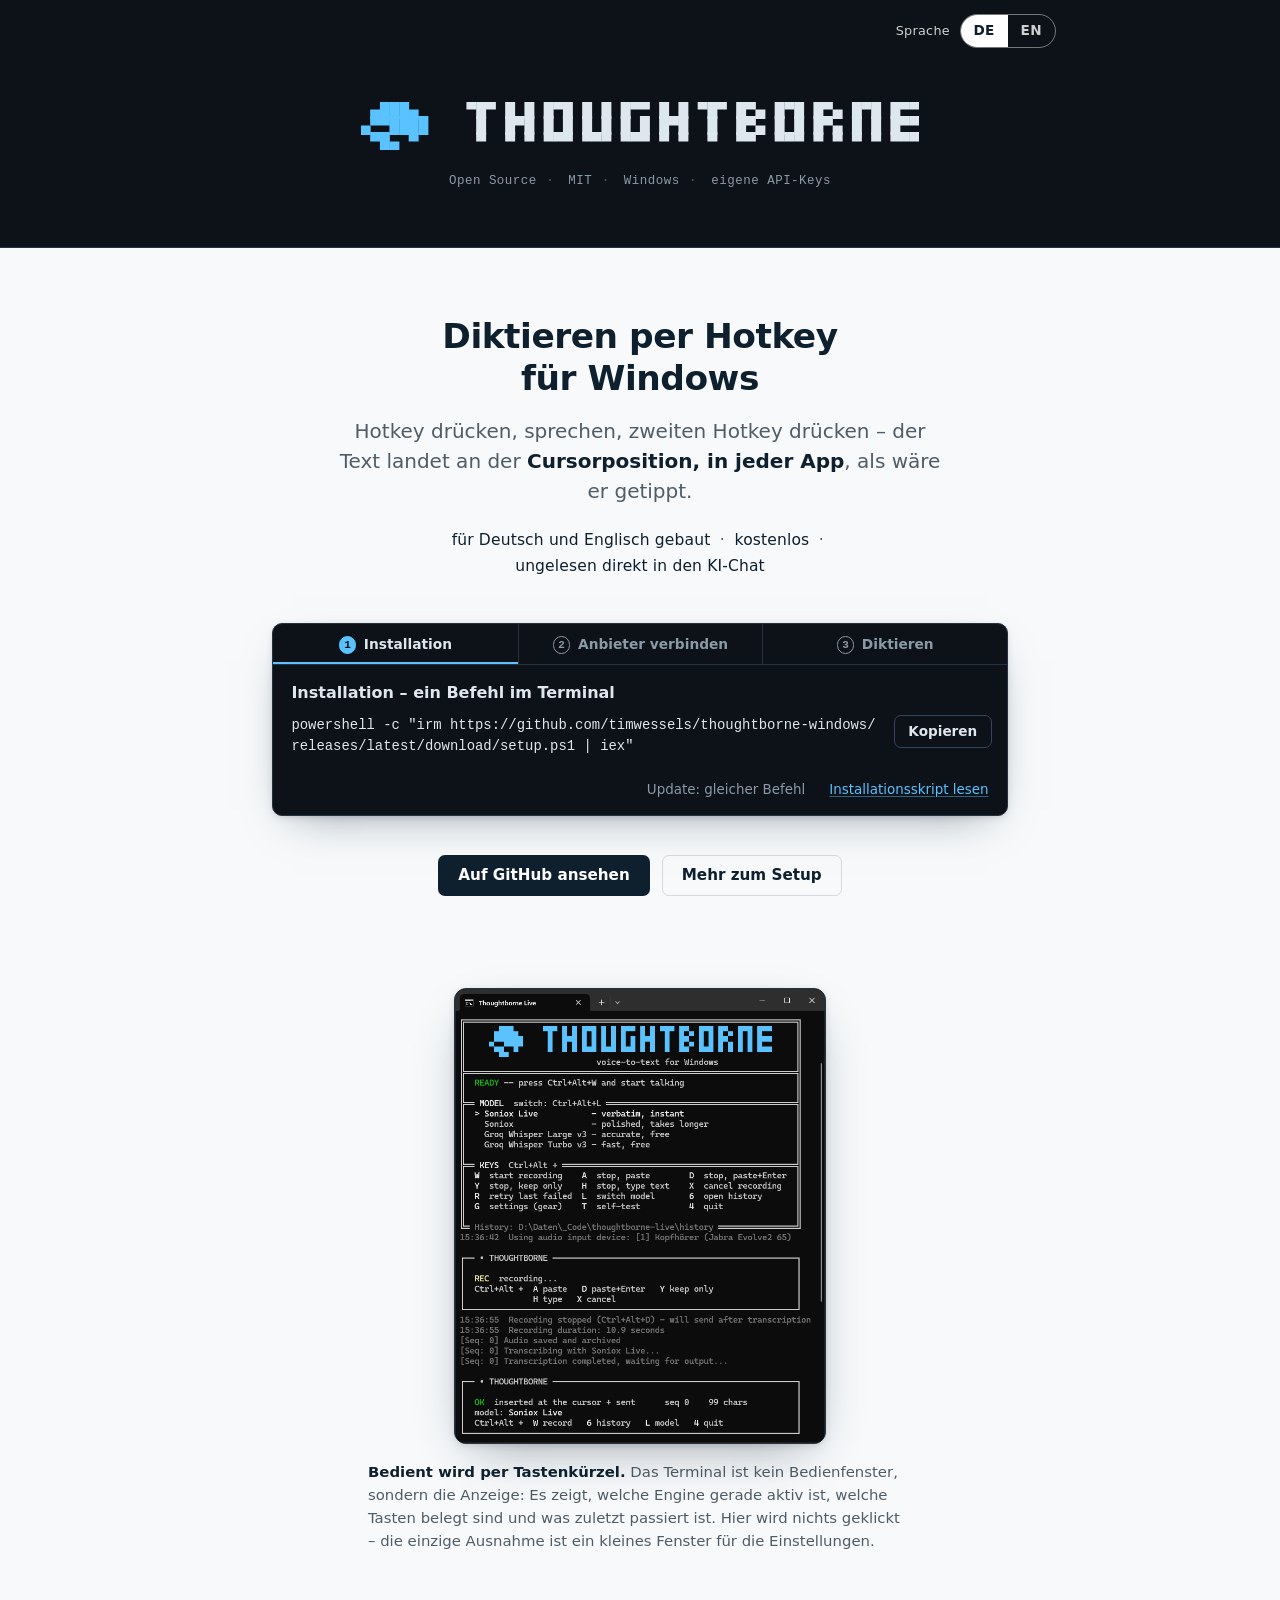
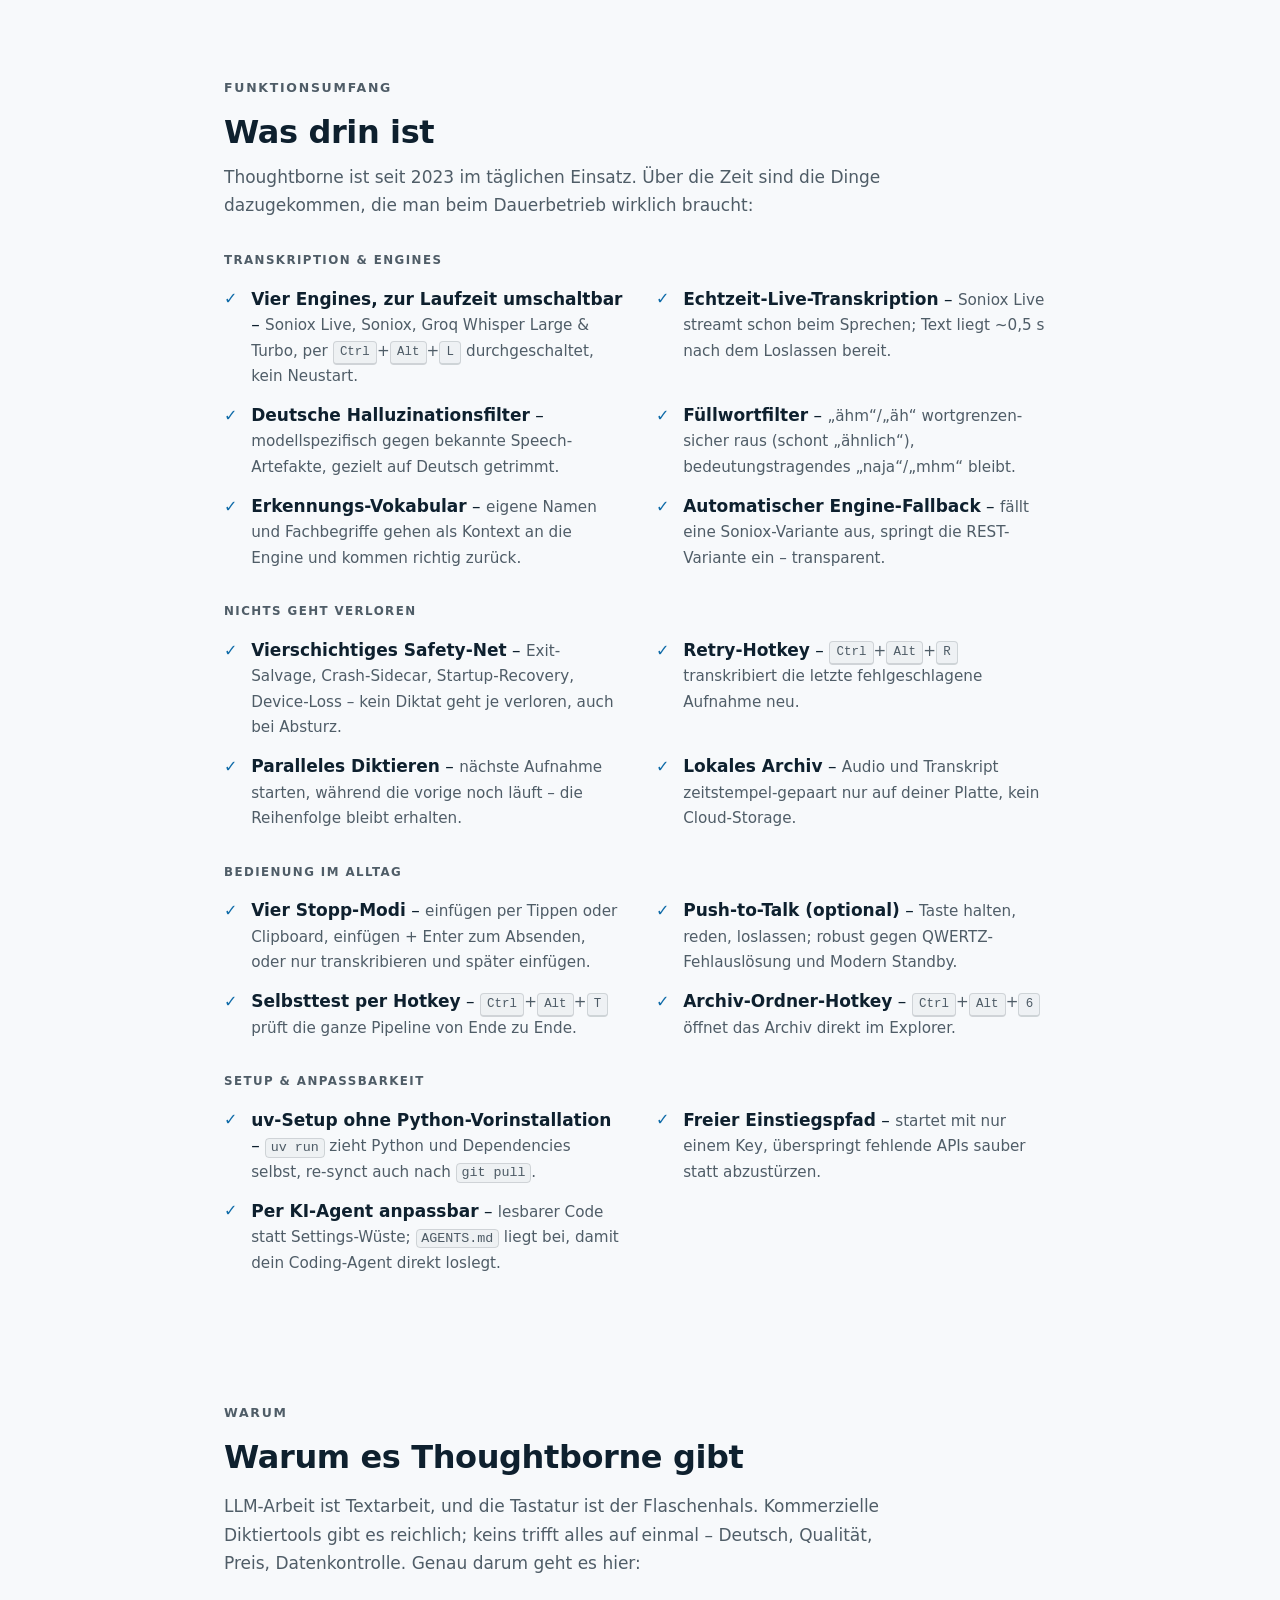
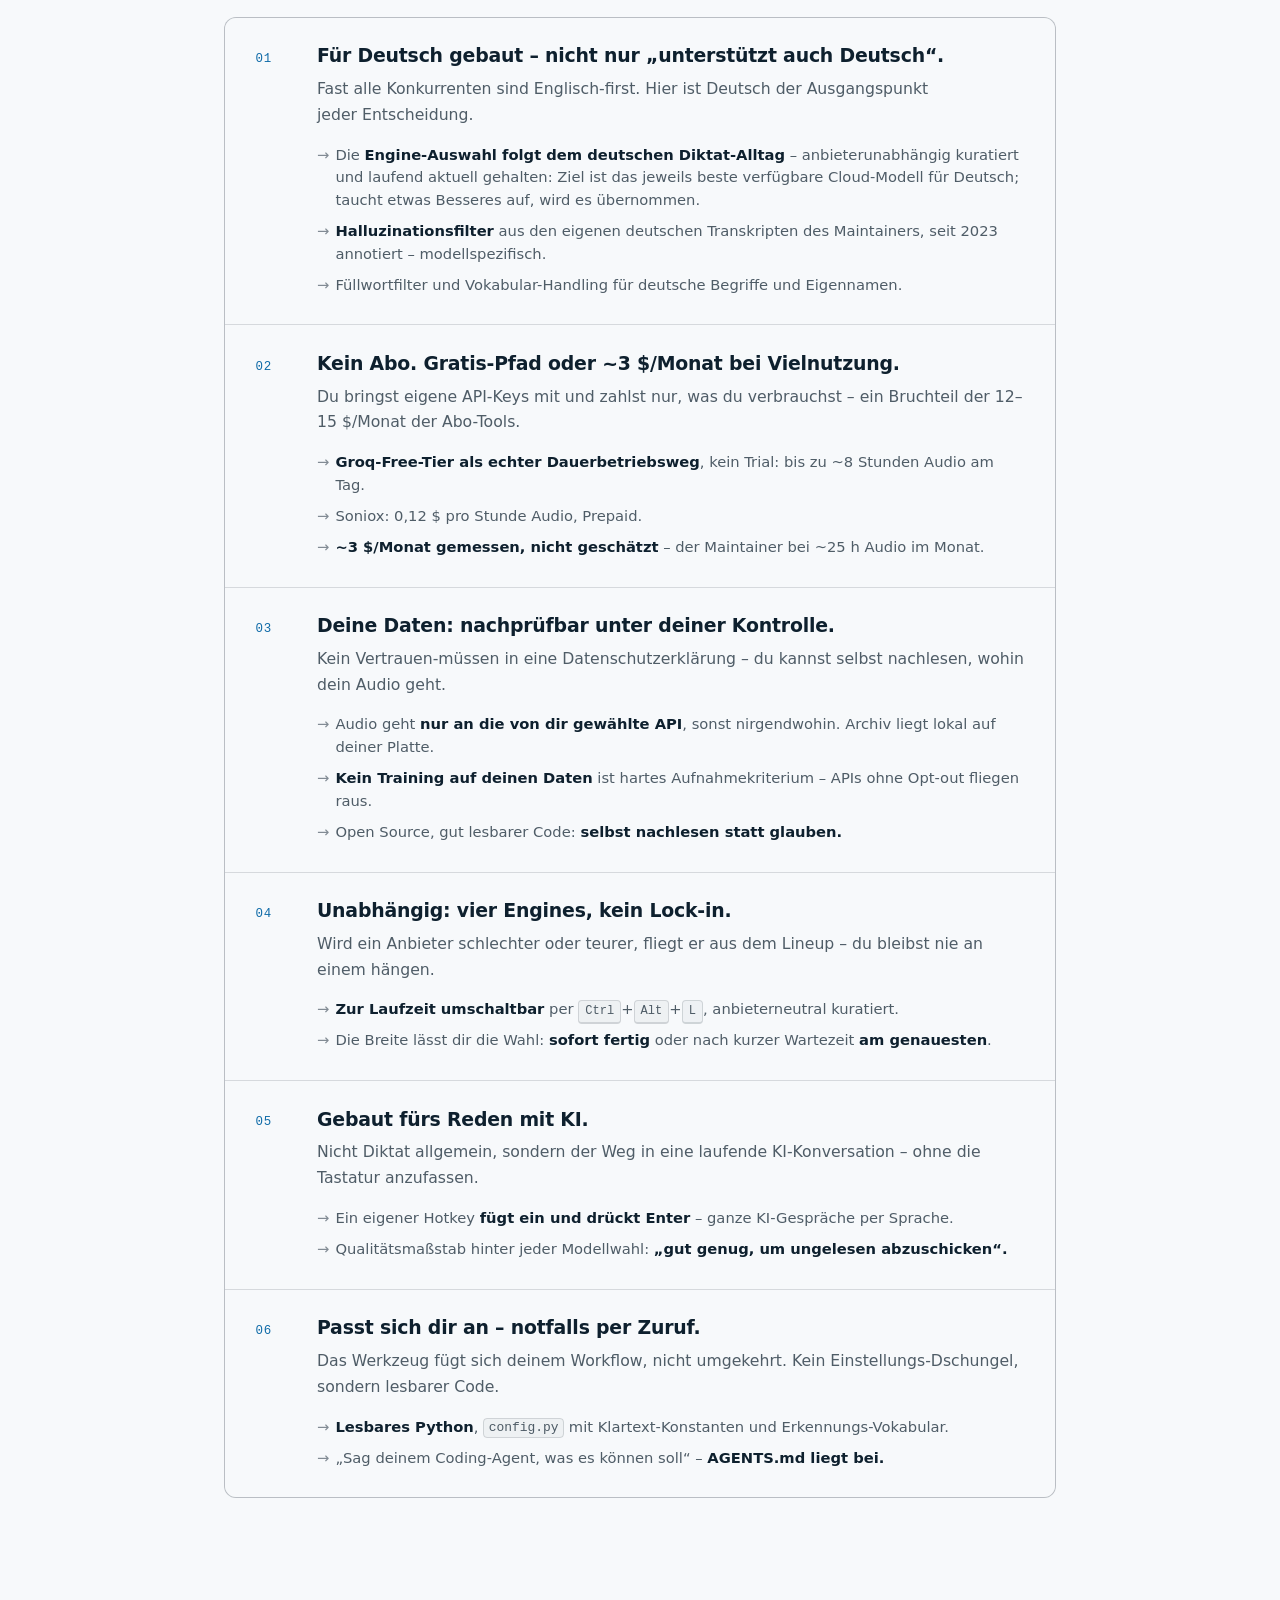
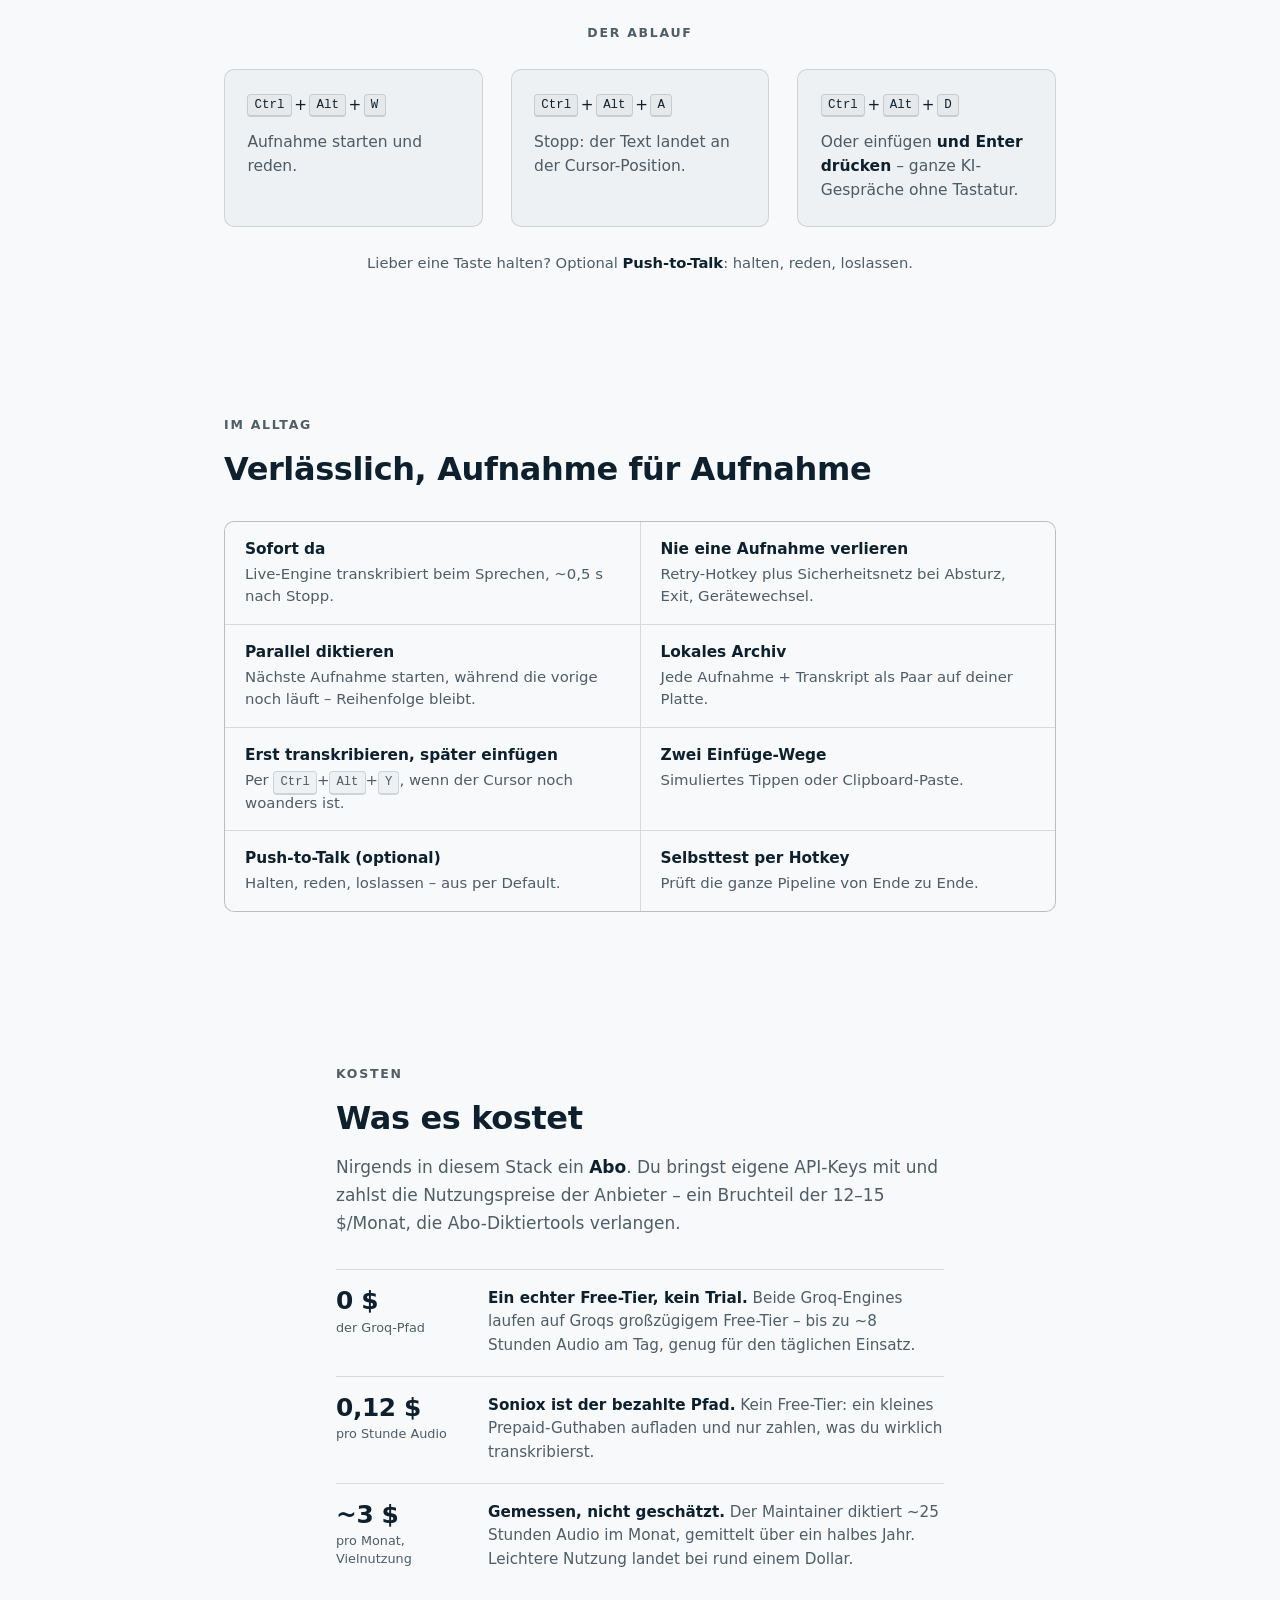
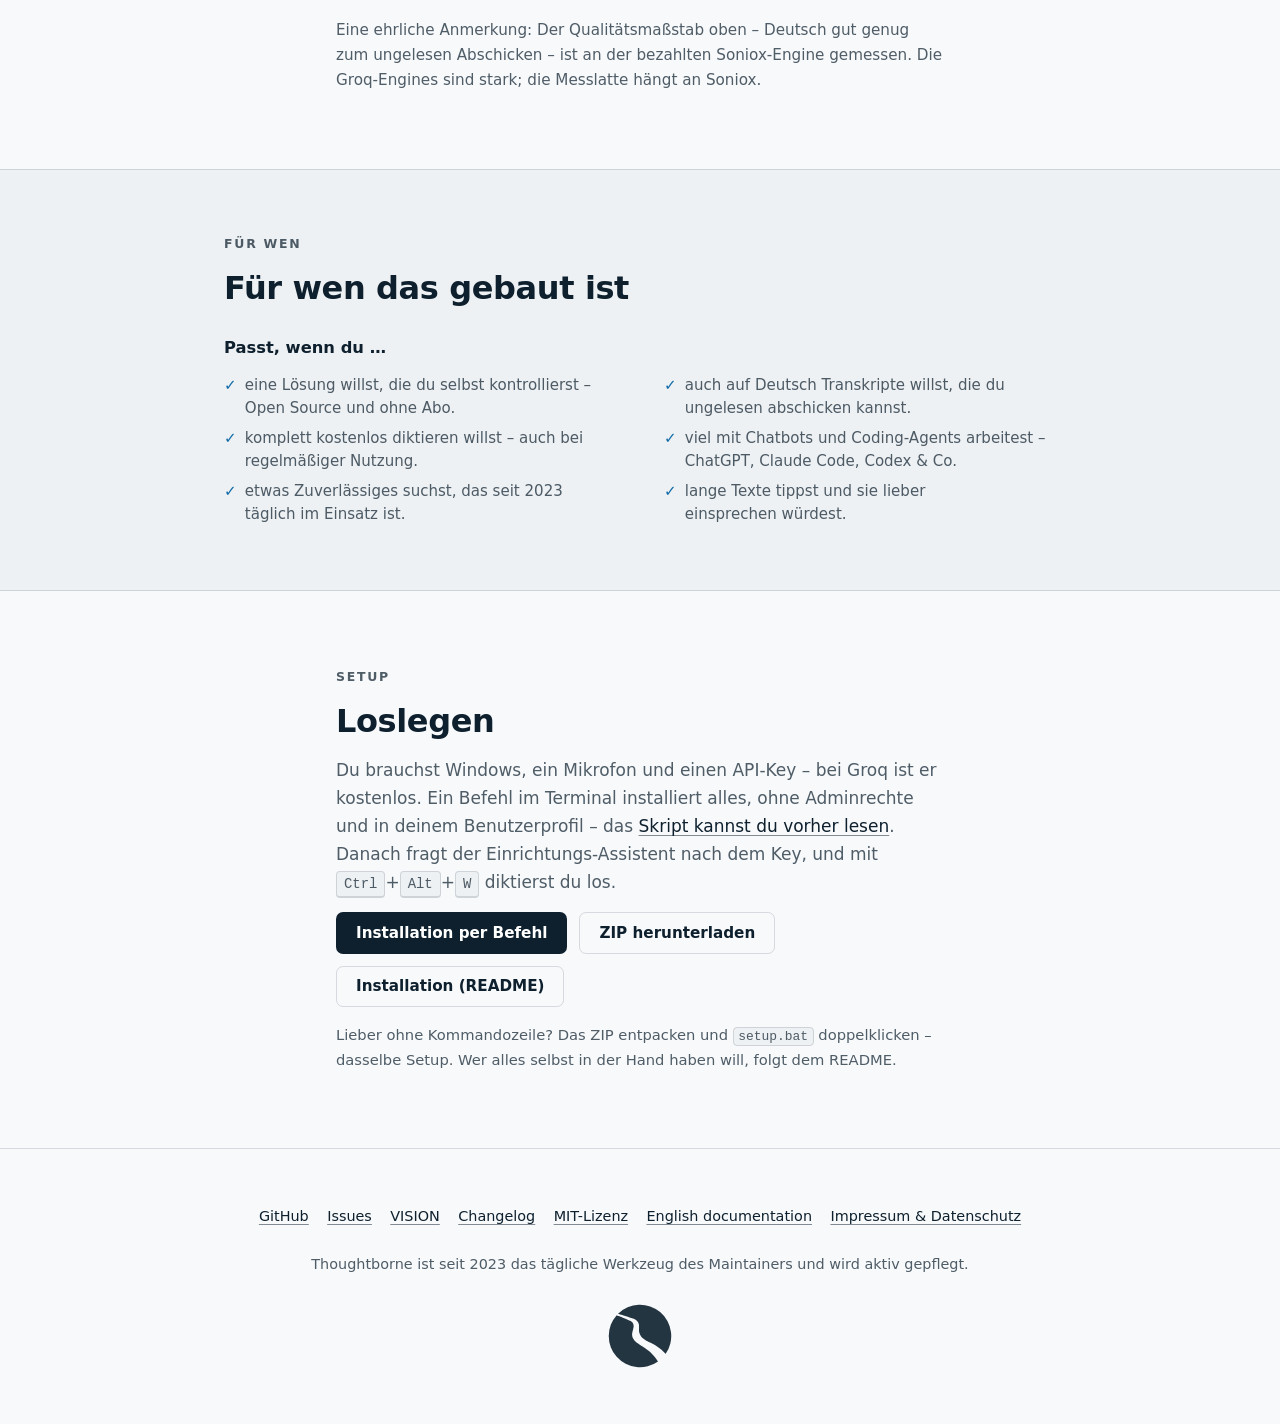
==== commit 055ab289: "Grade the engine descriptors by quality and speed (#342) With v6 the two Soniox engines no longer di" ====
--- a/docs/index.html
+++ b/docs/index.html
@@ -4,7 +4,7 @@
 <meta charset="utf-8">
 <meta name="viewport" content="width=device-width, initial-scale=1">
 <title>Thoughtborne – Diktieren per Hotkey für Windows</title>
-<meta name="description" content="Diktier-Tool per Hotkey für Windows. Hotkey drücken, reden, zweiten Hotkey drücken – der Text landet an der Cursor-Position. Für Deutsch gebaut, fürs Reden mit KI.">
+<meta name="description" content="Kostenlose Open-Source-Diktiersoftware für Windows. Hotkey drücken, reden, zweiten Hotkey drücken – der Text landet an der Cursor-Position. Für Deutsch gebaut, fürs Reden mit KI.">
 <link rel="canonical" href="https://thoughtborne.app/">
 <link rel="alternate" hreflang="de" href="https://thoughtborne.app/">
 <link rel="alternate" hreflang="en" href="https://thoughtborne.app/en/">
@@ -24,6 +24,23 @@
 <meta property="og:image:width" content="1280">
 <meta property="og:image:height" content="640">
 <meta name="twitter:card" content="summary_large_image">
+<!-- Google Search Console ownership proof — removing it un-verifies the property. -->
+<meta name="google-site-verification" content="olJhv7AskdFyZ6ftChwHMDHjfhokNTJSDp2IerYd8rw">
+<script type="application/ld+json">
+{
+  "@context": "https://schema.org",
+  "@type": "SoftwareApplication",
+  "name": "Thoughtborne",
+  "operatingSystem": "Windows",
+  "applicationCategory": "UtilitiesApplication",
+  "offers": { "@type": "Offer", "price": "0", "priceCurrency": "EUR" },
+  "url": "https://thoughtborne.app/",
+  "downloadUrl": "https://github.com/timwessels/thoughtborne-windows",
+  "license": "https://github.com/timwessels/thoughtborne-windows/blob/main/LICENSE",
+  "description": "Kostenlose Open-Source-Diktiersoftware für Windows. Hotkey drücken, reden, zweiten Hotkey drücken – der Text landet an der Cursor-Position. Für Deutsch gebaut, fürs Reden mit KI.",
+  "inLanguage": ["de", "en"]
+}
+</script>
 <!-- ?v= is a cache-buster: bump it whenever style.css changes shape, so a
      stale cached sheet can never style the new markup (site-v4 idea). -->
 <link rel="stylesheet" href="style.css?v=15">
@@ -249,7 +266,7 @@
           <p class="arg-lead">Wird ein Anbieter schlechter oder teurer, fliegt er aus dem Lineup – du bleibst nie an einem hängen.</p>
           <ul class="arg-evidence">
             <li><strong>Zur Laufzeit umschaltbar</strong> per <kbd>Ctrl</kbd>+<kbd>Alt</kbd>+<kbd>L</kbd>, anbieterneutral kuratiert.</li>
-            <li>Zwei Stile als Nebeneffekt der Breite: <strong>wörtlich-sofort</strong> oder <strong>geglättet</strong>.</li>
+            <li>Die Breite lässt dir die Wahl: <strong>sofort fertig</strong> oder nach kurzer Wartezeit <strong>am genauesten</strong>.</li>
           </ul>
         </article>
 
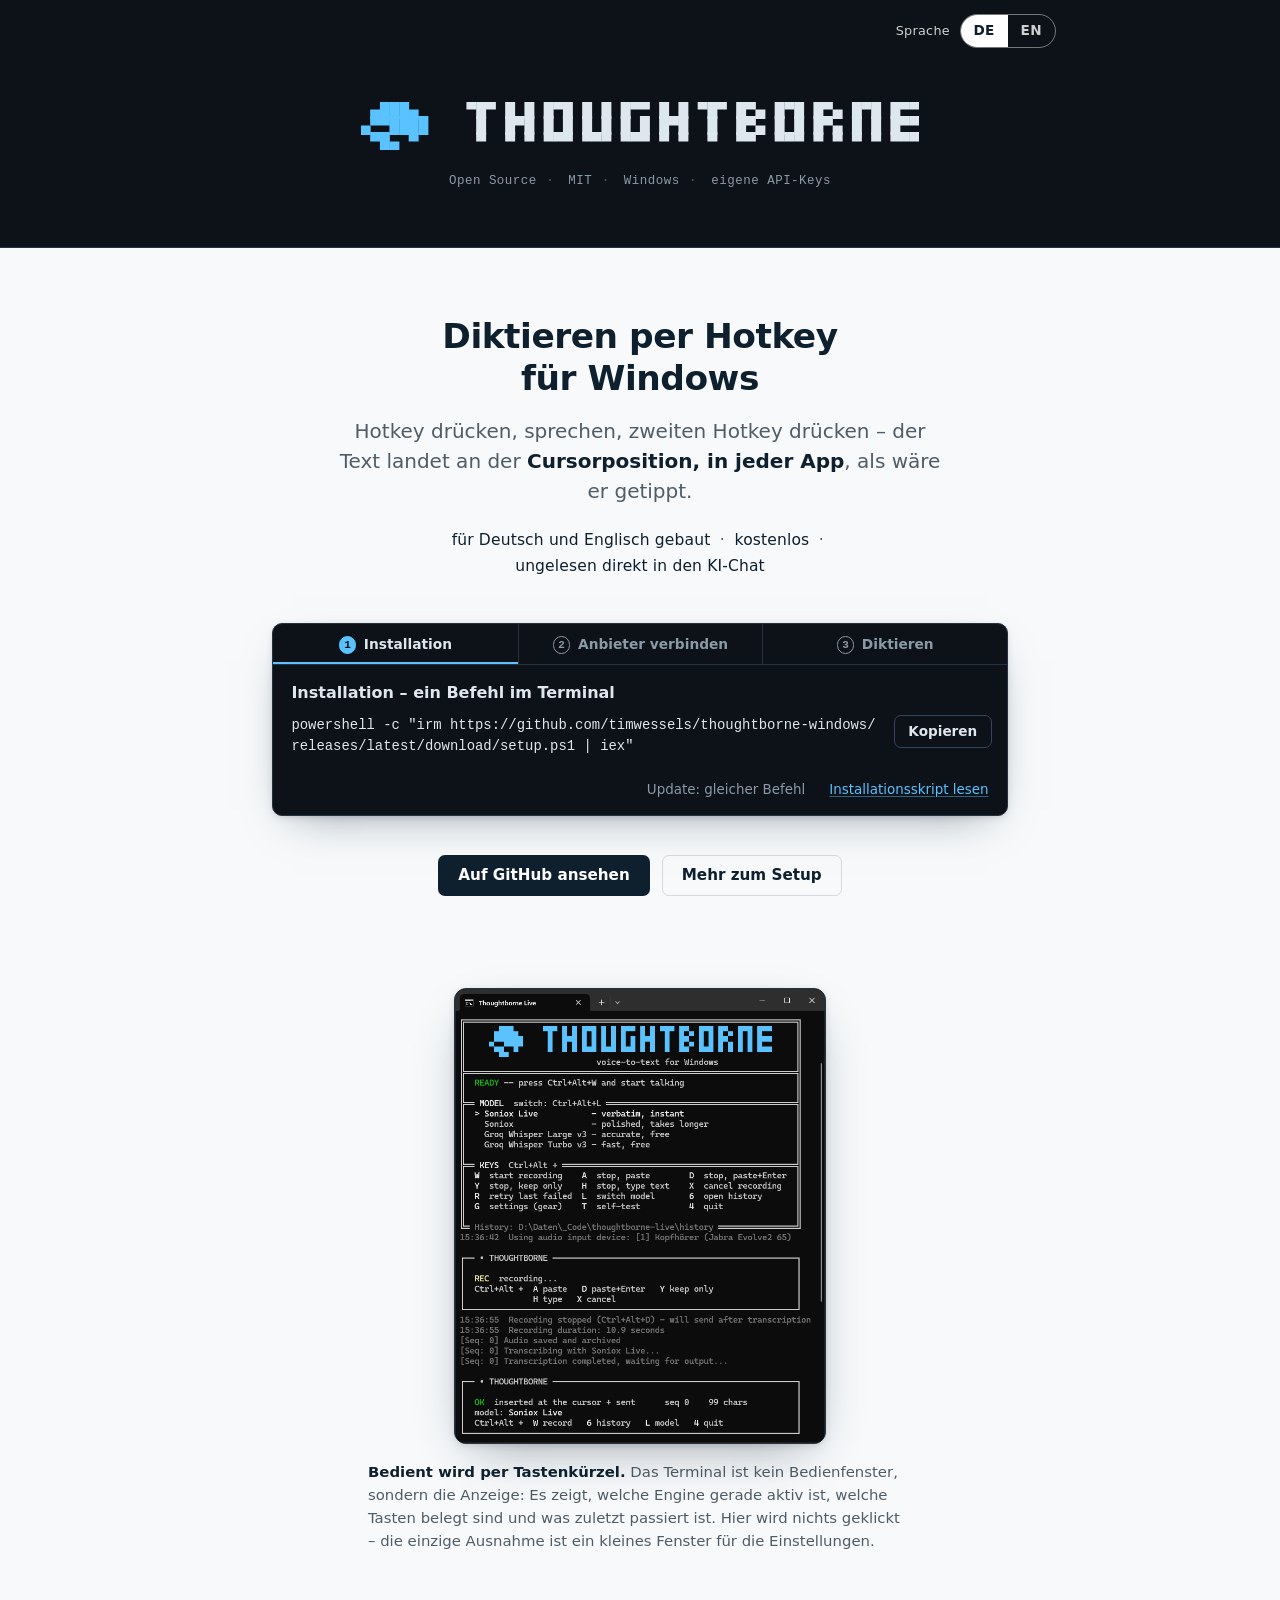
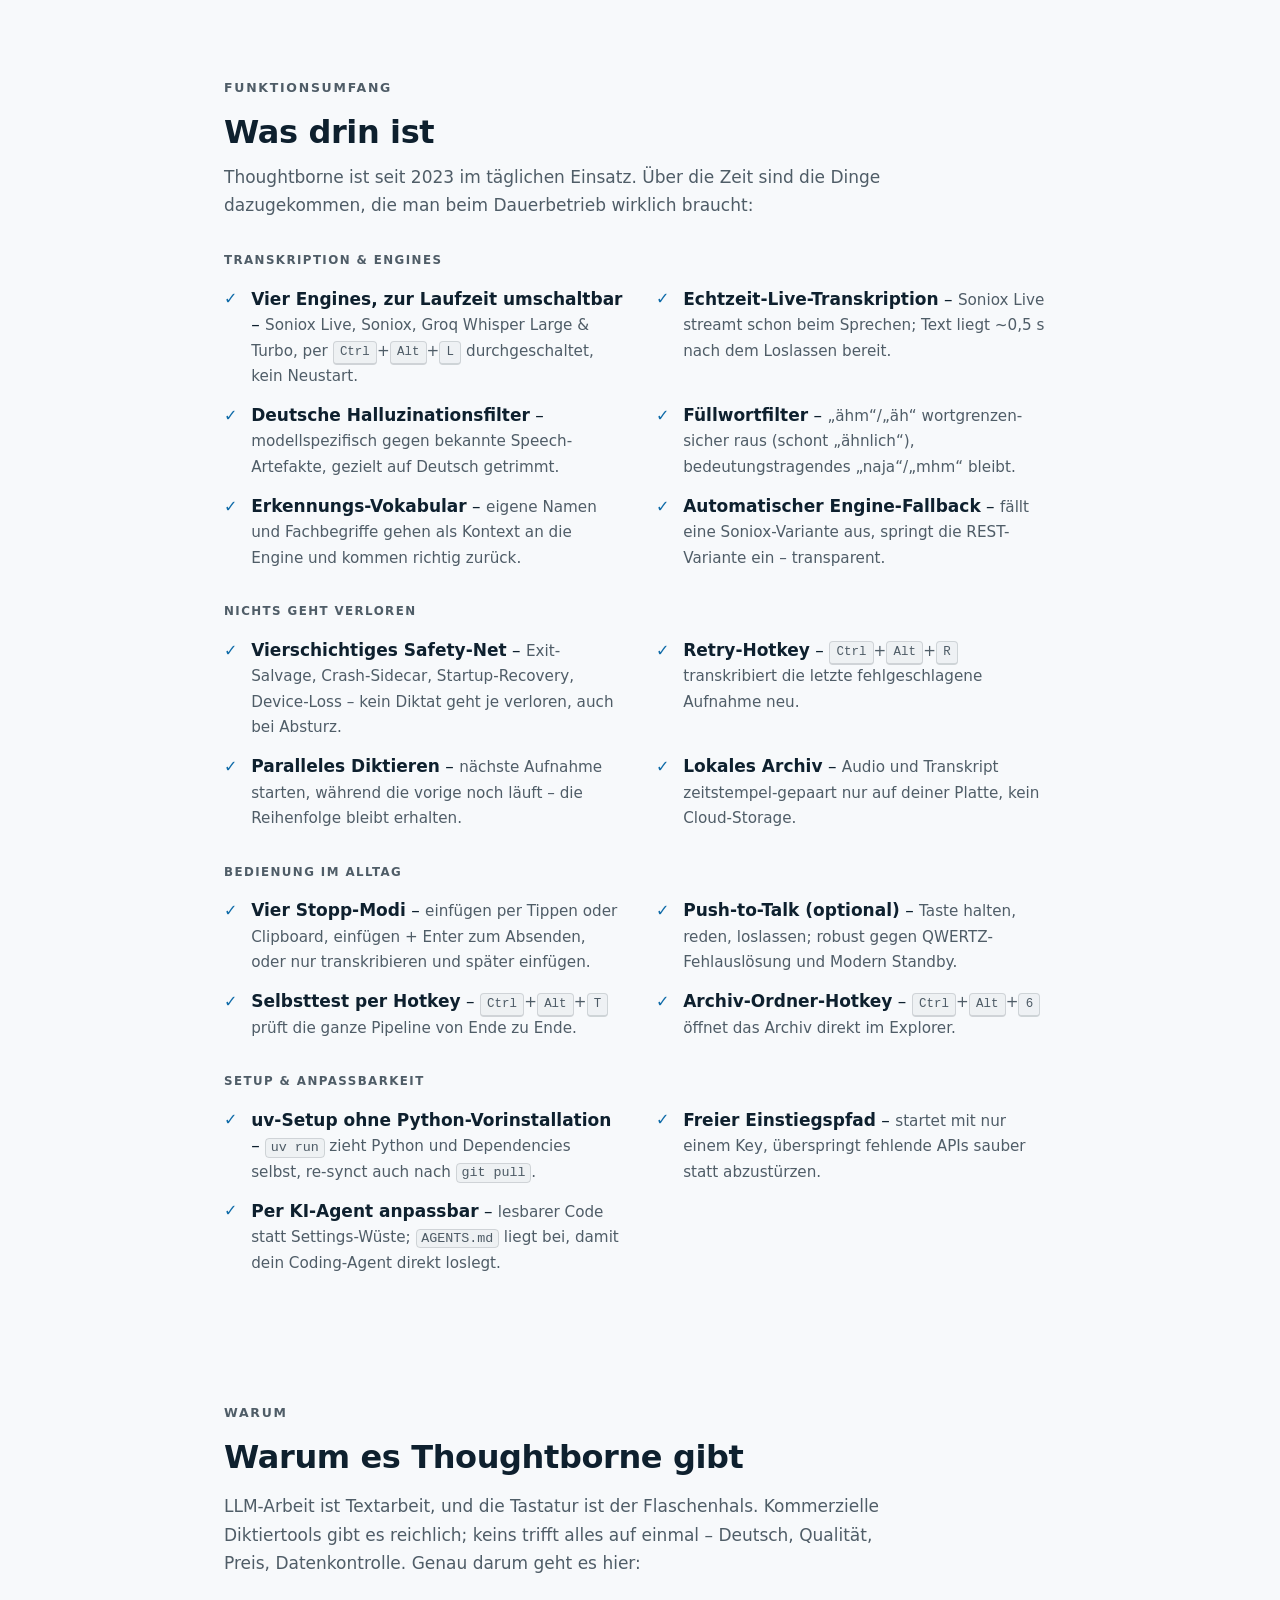
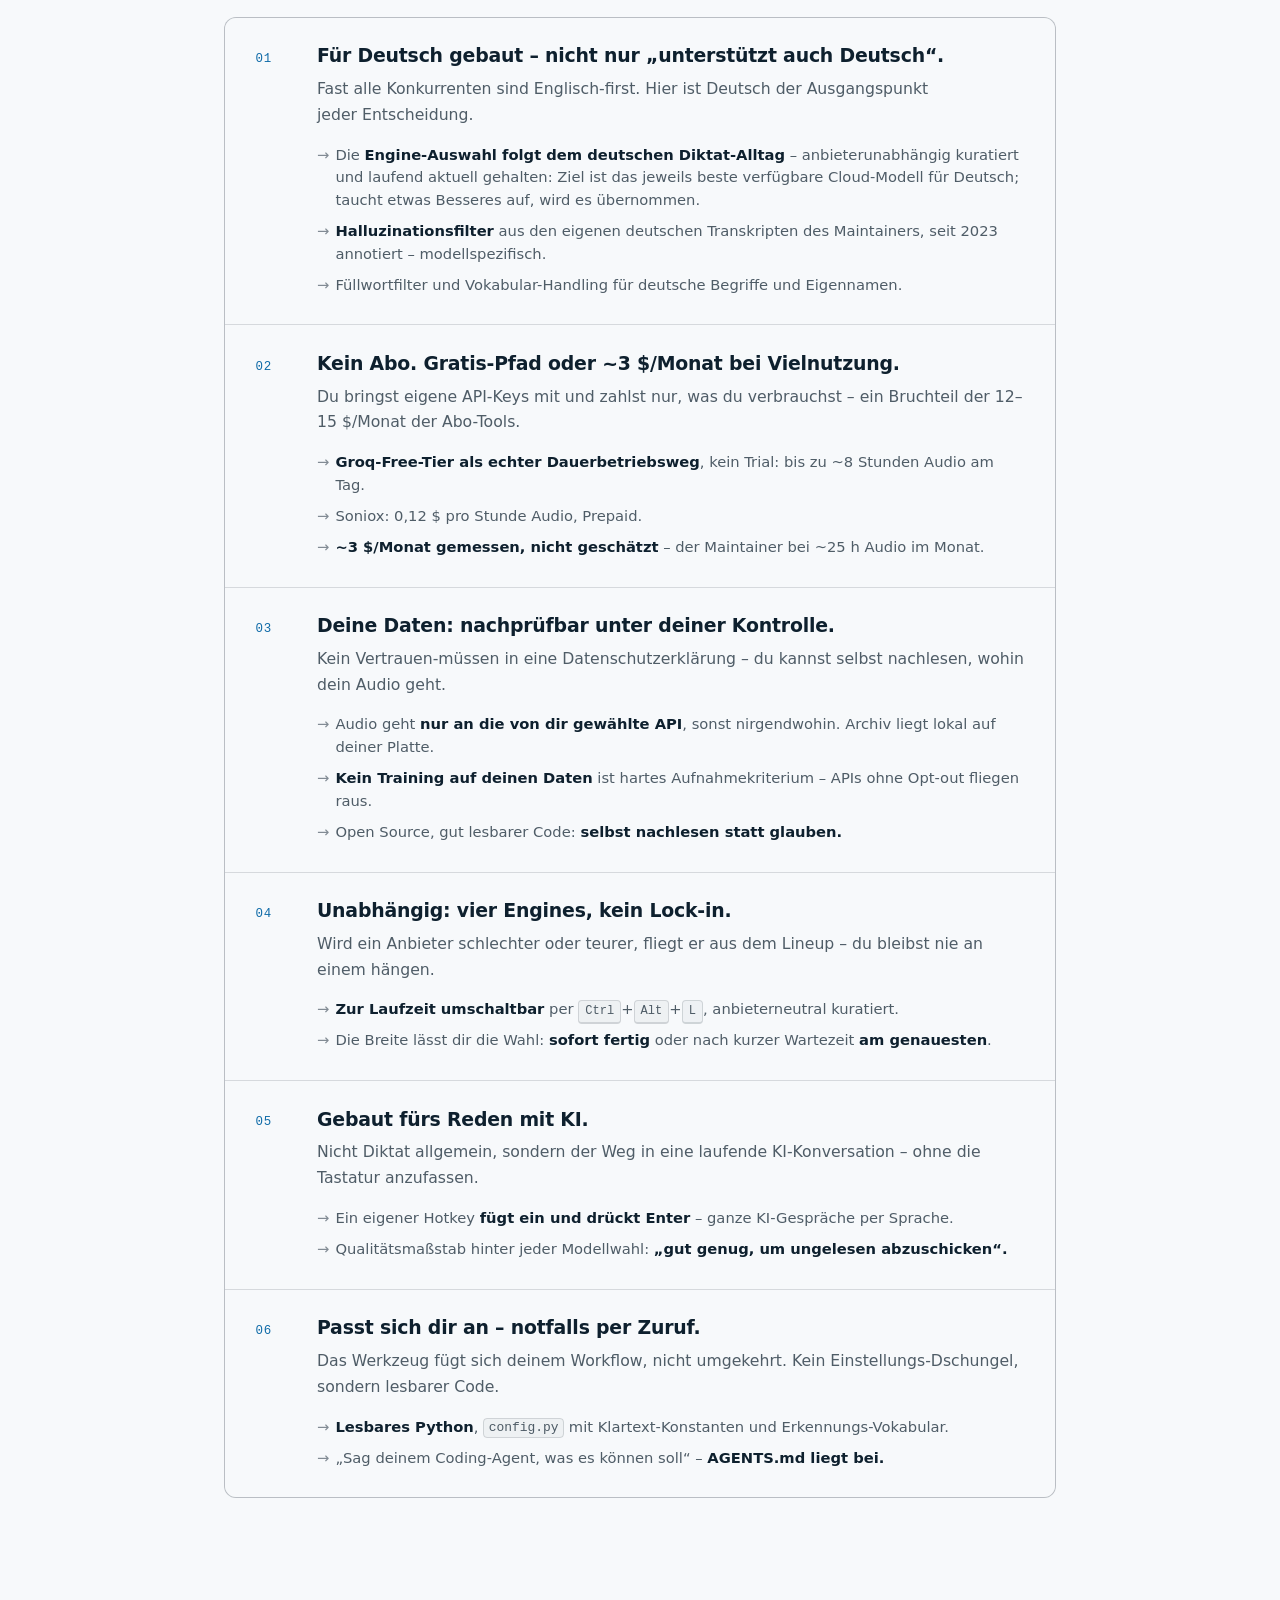
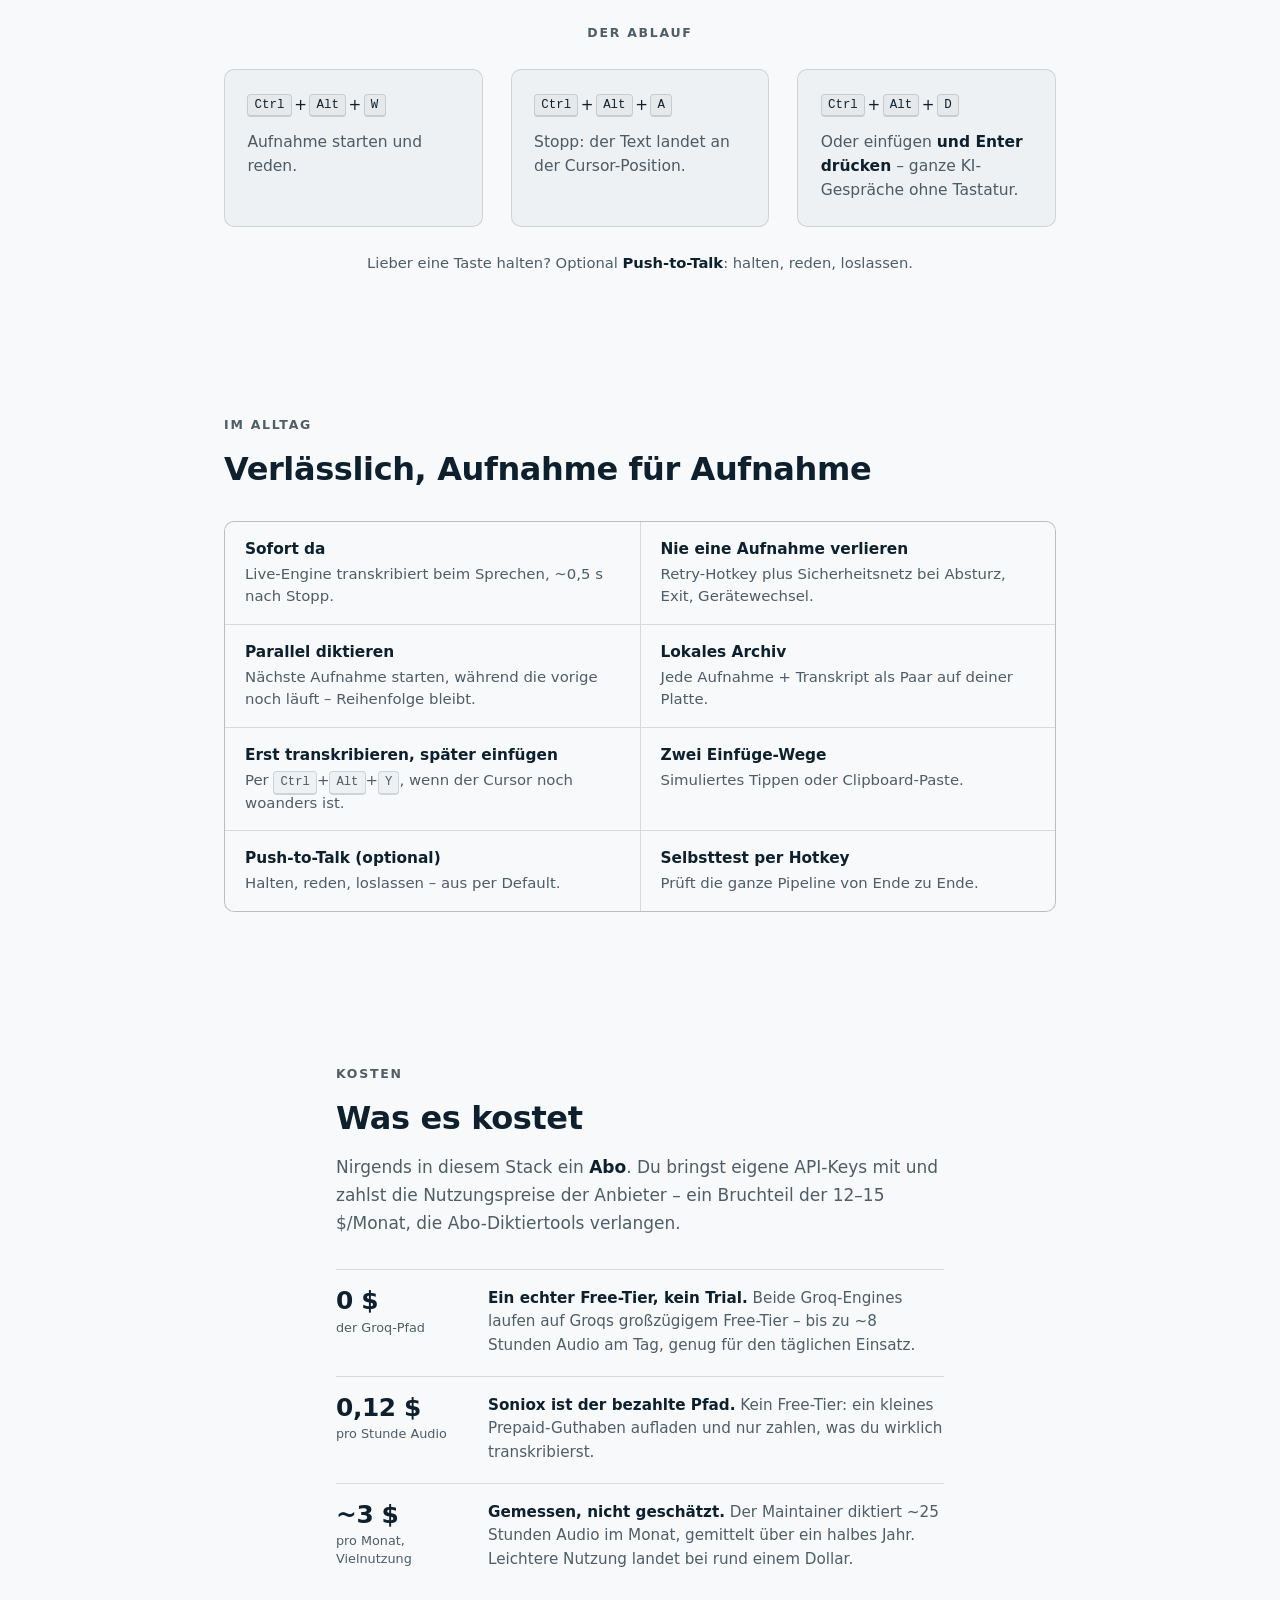
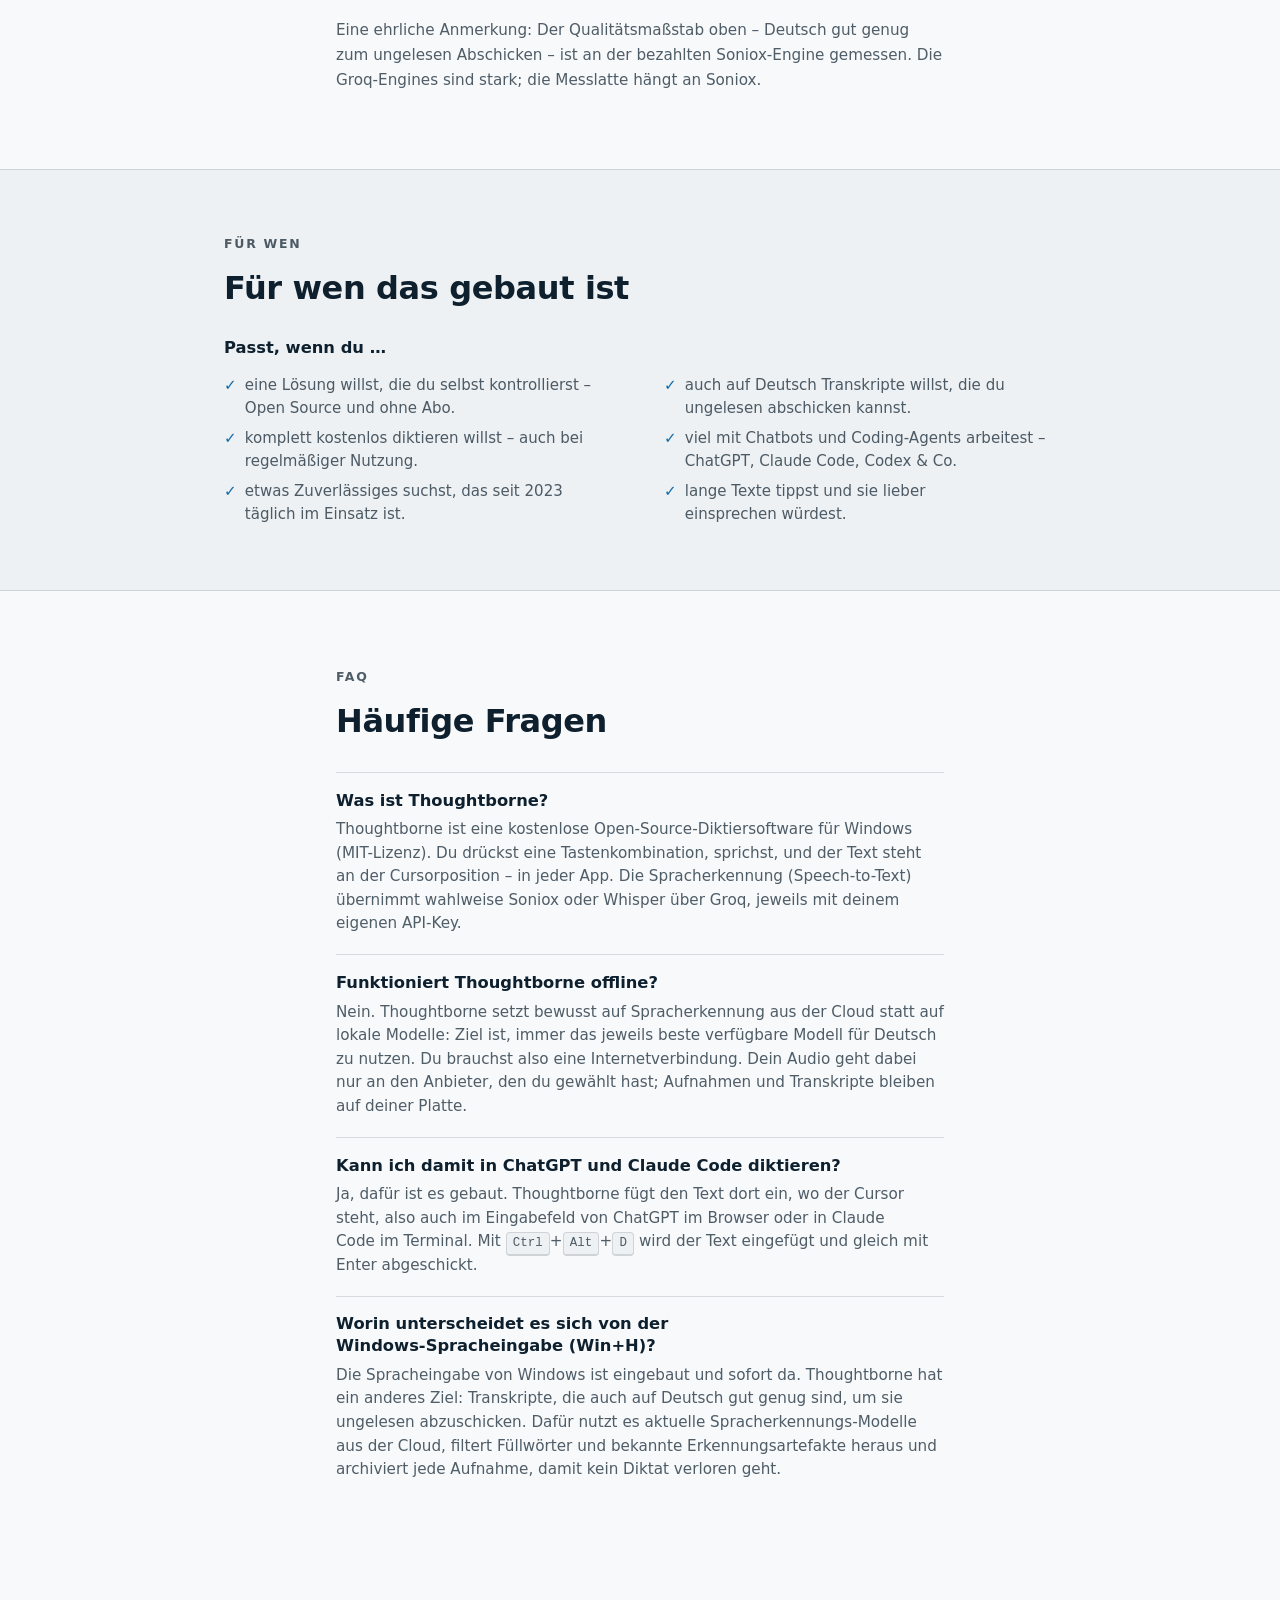
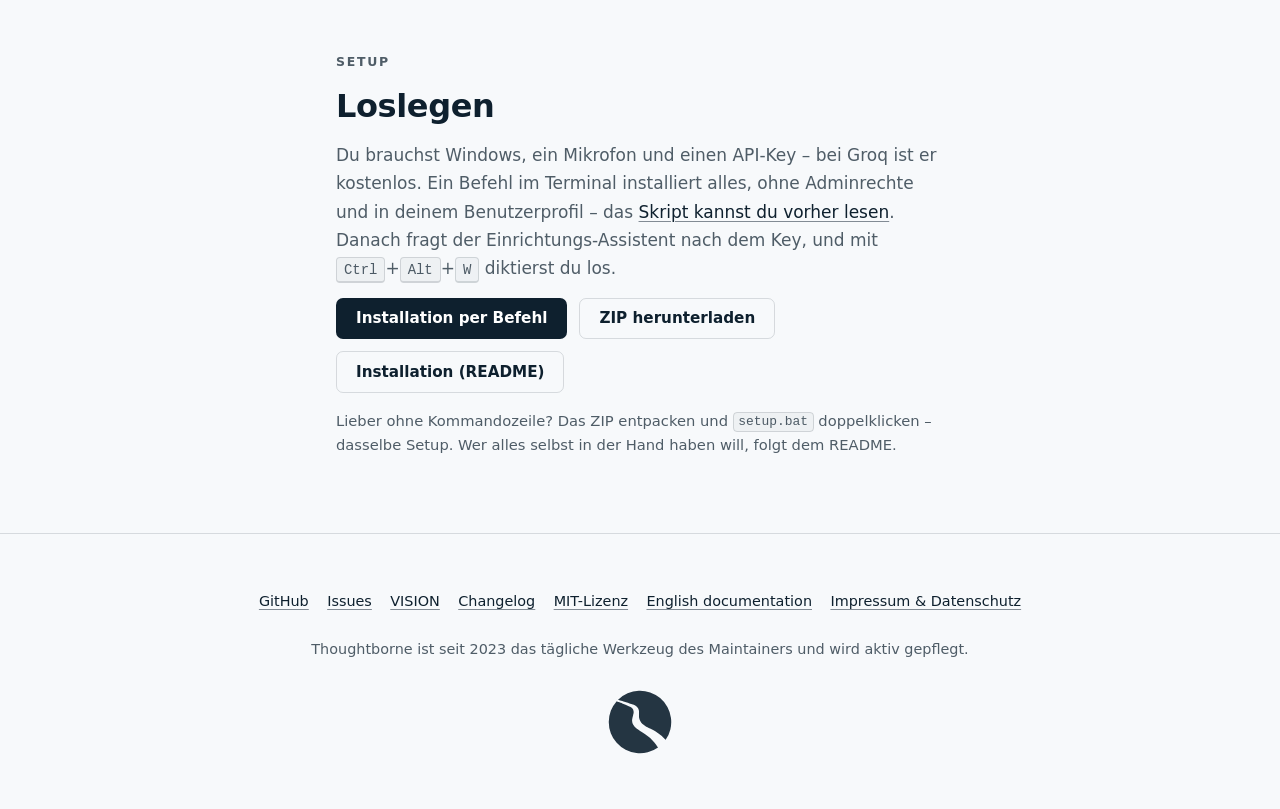
==== commit 71721b05: "Add a questions section to the site and use search wording in its head Both start pages answer four " ====
--- a/docs/index.html
+++ b/docs/index.html
@@ -3,8 +3,8 @@
 <head>
 <meta charset="utf-8">
 <meta name="viewport" content="width=device-width, initial-scale=1">
-<title>Thoughtborne – Diktieren per Hotkey für Windows</title>
-<meta name="description" content="Kostenlose Open-Source-Diktiersoftware für Windows. Hotkey drücken, reden, zweiten Hotkey drücken – der Text landet an der Cursor-Position. Für Deutsch gebaut, fürs Reden mit KI.">
+<title>Thoughtborne – Diktiersoftware für Windows, gebaut für Deutsch</title>
+<meta name="description" content="Kostenlose Open-Source-Diktiersoftware für Windows, gebaut für Deutsch: per Hotkey in jede App diktieren, auch in ChatGPT und Claude Code. Kein Abo, eigener API-Key.">
 <link rel="canonical" href="https://thoughtborne.app/">
 <link rel="alternate" hreflang="de" href="https://thoughtborne.app/">
 <link rel="alternate" hreflang="en" href="https://thoughtborne.app/en/">
@@ -26,24 +26,41 @@
 <meta name="twitter:card" content="summary_large_image">
 <!-- Google Search Console ownership proof — removing it un-verifies the property. -->
 <meta name="google-site-verification" content="olJhv7AskdFyZ6ftChwHMDHjfhokNTJSDp2IerYd8rw">
+<!-- The WebSite entry lives on this page only: Google takes the site name
+     for the whole domain from the home page, /en/ cannot carry its own. -->
 <script type="application/ld+json">
 {
   "@context": "https://schema.org",
-  "@type": "SoftwareApplication",
-  "name": "Thoughtborne",
-  "operatingSystem": "Windows",
-  "applicationCategory": "UtilitiesApplication",
-  "offers": { "@type": "Offer", "price": "0", "priceCurrency": "EUR" },
-  "url": "https://thoughtborne.app/",
-  "downloadUrl": "https://github.com/timwessels/thoughtborne-windows",
-  "license": "https://github.com/timwessels/thoughtborne-windows/blob/main/LICENSE",
-  "description": "Kostenlose Open-Source-Diktiersoftware für Windows. Hotkey drücken, reden, zweiten Hotkey drücken – der Text landet an der Cursor-Position. Für Deutsch gebaut, fürs Reden mit KI.",
-  "inLanguage": ["de", "en"]
+  "@graph": [
+    {
+      "@type": "WebSite",
+      "@id": "https://thoughtborne.app/#website",
+      "name": "Thoughtborne",
+      "url": "https://thoughtborne.app/"
+    },
+    {
+      "@type": "SoftwareApplication",
+      "@id": "https://thoughtborne.app/#software",
+      "name": "Thoughtborne",
+      "operatingSystem": "Windows",
+      "applicationCategory": "UtilitiesApplication",
+      "offers": { "@type": "Offer", "price": "0", "priceCurrency": "EUR" },
+      "isAccessibleForFree": true,
+      "url": "https://thoughtborne.app/",
+      "downloadUrl": "https://github.com/timwessels/thoughtborne-windows",
+      "sameAs": "https://github.com/timwessels/thoughtborne-windows",
+      "license": "https://github.com/timwessels/thoughtborne-windows/blob/main/LICENSE",
+      "screenshot": "https://thoughtborne.app/assets/screenshot-terminal.png",
+      "author": { "@type": "Person", "name": "Tim Wessels", "url": "https://github.com/timwessels" },
+      "description": "Kostenlose Open-Source-Diktiersoftware für Windows, gebaut für Deutsch: per Hotkey in jede App diktieren, auch in ChatGPT und Claude Code. Kein Abo, eigener API-Key.",
+      "inLanguage": ["de", "en"]
+    }
+  ]
 }
 </script>
 <!-- ?v= is a cache-buster: bump it whenever style.css changes shape, so a
      stale cached sheet can never style the new markup (site-v4 idea). -->
-<link rel="stylesheet" href="style.css?v=15">
+<link rel="stylesheet" href="style.css?v=16">
 <noscript><style>.ip-tabs { display: none; } .ip-panel[hidden] { display: block; }</style></noscript>
 </head>
 <body>
@@ -161,7 +178,7 @@
   <section class="shot">
     <div class="wrap">
       <div class="shot-frame">
-        <img src="assets/screenshot-terminal.png?v=3" alt="Thoughtborne im Terminal: oben die Bereitschaftsanzeige mit dem Modell-Karussell der vier Engines und der Tastenübersicht, darunter eine Aufnahme vom REC-Hinweis bis zur Bestätigung des eingefügten Texts.">
+        <img src="assets/screenshot-terminal.png?v=3" width="683" height="837" alt="Thoughtborne im Terminal: oben die Bereitschaftsanzeige mit dem Modell-Karussell der vier Engines und der Tastenübersicht, darunter eine Aufnahme vom REC-Hinweis bis zur Bestätigung des eingefügten Texts.">
       </div>
       <p class="shot-cap"><strong>Bedient wird per Tastenkürzel.</strong> Das Terminal ist kein Bedienfenster, sondern die Anzeige: Es zeigt, welche Engine gerade aktiv ist, welche Tasten belegt sind und was zuletzt passiert ist. Hier wird nichts geklickt – die einzige Ausnahme ist ein kleines Fenster für die Einstellungen.</p>
     </div>
@@ -368,6 +385,31 @@
           <li>viel mit Chatbots und Coding-Agents arbeitest – ChatGPT, Claude Code, Codex &amp; Co.</li>
           <li>lange Texte tippst und sie lieber einsprechen würdest.</li>
         </ul>
+      </div>
+    </div>
+  </section>
+
+  <section class="section faq" id="fragen">
+    <div class="wrap prose">
+      <p class="eyebrow" aria-hidden="true">FAQ</p>
+      <h2>Häufige Fragen</h2>
+      <div class="faq-list">
+        <div>
+          <h3>Was ist Thoughtborne?</h3>
+          <p>Thoughtborne ist eine kostenlose Open-Source-Diktiersoftware für Windows (MIT-Lizenz). Du drückst eine Tastenkombination, sprichst, und der Text steht an der Cursorposition – in jeder App. Die Spracherkennung (Speech-to-Text) übernimmt wahlweise Soniox oder Whisper über Groq, jeweils mit deinem eigenen API-Key.</p>
+        </div>
+        <div>
+          <h3>Funktioniert Thoughtborne offline?</h3>
+          <p>Nein. Thoughtborne setzt bewusst auf Spracherkennung aus der Cloud statt auf lokale Modelle: Ziel ist, immer das jeweils beste verfügbare Modell für Deutsch zu nutzen. Du brauchst also eine Internetverbindung. Dein Audio geht dabei nur an den Anbieter, den du gewählt hast; Aufnahmen und Transkripte bleiben auf deiner Platte.</p>
+        </div>
+        <div>
+          <h3>Kann ich damit in ChatGPT und Claude Code diktieren?</h3>
+          <p>Ja, dafür ist es gebaut. Thoughtborne fügt den Text dort ein, wo der Cursor steht, also auch im Eingabefeld von ChatGPT im Browser oder in Claude Code im Terminal. Mit <kbd>Ctrl</kbd>+<kbd>Alt</kbd>+<kbd>D</kbd> wird der Text eingefügt und gleich mit Enter abgeschickt.</p>
+        </div>
+        <div>
+          <h3>Worin unterscheidet es sich von der Windows-Spracheingabe (Win+H)?</h3>
+          <p>Die Spracheingabe von Windows ist eingebaut und sofort da. Thoughtborne hat ein anderes Ziel: Transkripte, die auch auf Deutsch gut genug sind, um sie ungelesen abzuschicken. Dafür nutzt es aktuelle Spracherkennungs-Modelle aus der Cloud, filtert Füllwörter und bekannte Erkennungsartefakte heraus und archiviert jede Aufnahme, damit kein Diktat verloren geht.</p>
+        </div>
       </div>
     </div>
   </section>
--- a/docs/style.css
+++ b/docs/style.css
@@ -365,6 +365,11 @@
 
 .audience { font-size: 0.92rem; margin-top: 1.6rem; }
 
+.faq-list { margin-top: 2rem; }
+.faq-list > div { border-top: 1px solid var(--line); padding-block: 1.05rem 1.15rem; }
+.faq-list h3 { font-size: 1.02rem; font-weight: 600; line-height: 1.35; color: var(--ink); margin-bottom: 0.4rem; text-wrap: balance; }
+.faq-list p { font-size: 0.95rem; line-height: 1.55; }
+
 .site-footer { border-top: 1px solid var(--line); padding-block: clamp(2.5rem, 6vw, 3.5rem); }
 .footer-inner { max-width: var(--measure-wide); text-align: center; margin-inline: auto; padding-inline: clamp(1.25rem, 5vw, 2rem); }
 .footer-links { display: flex; flex-wrap: wrap; justify-content: center; gap: 0.35rem 1.15rem; font-size: 0.9rem; }
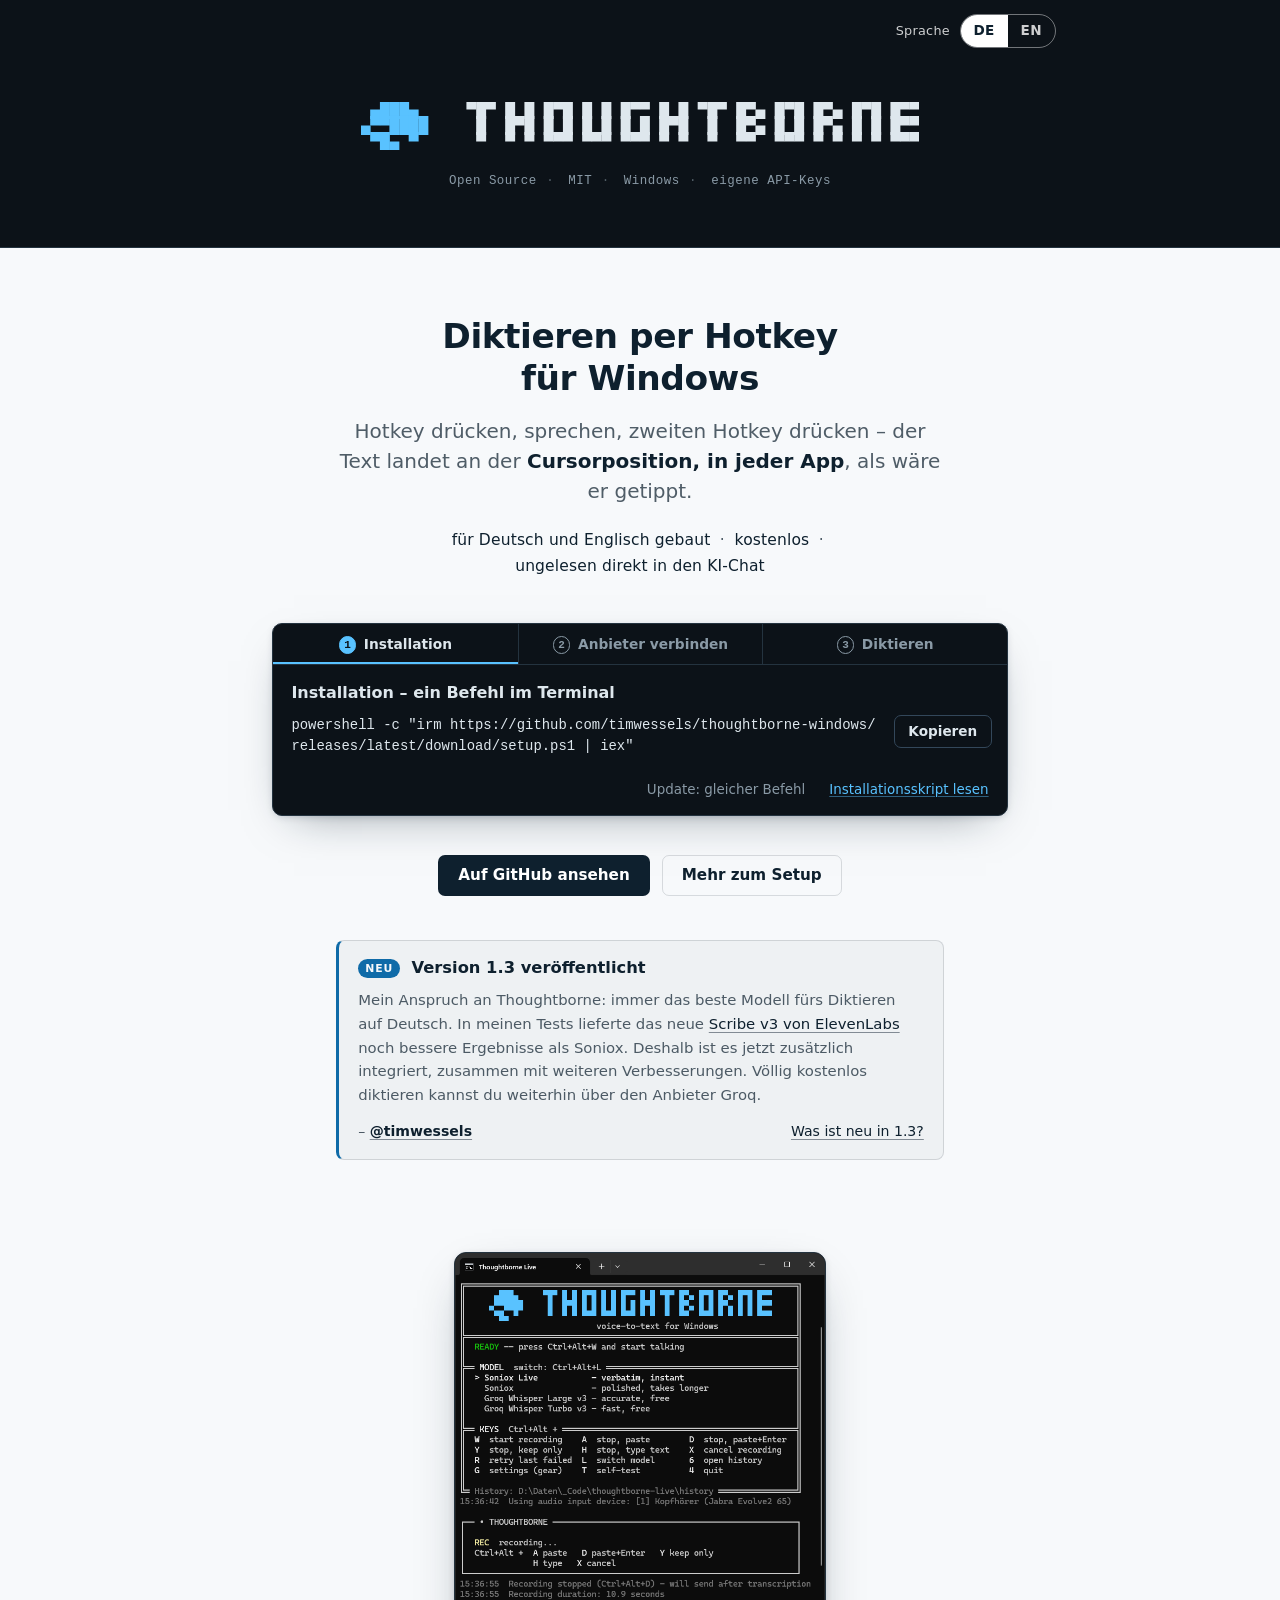
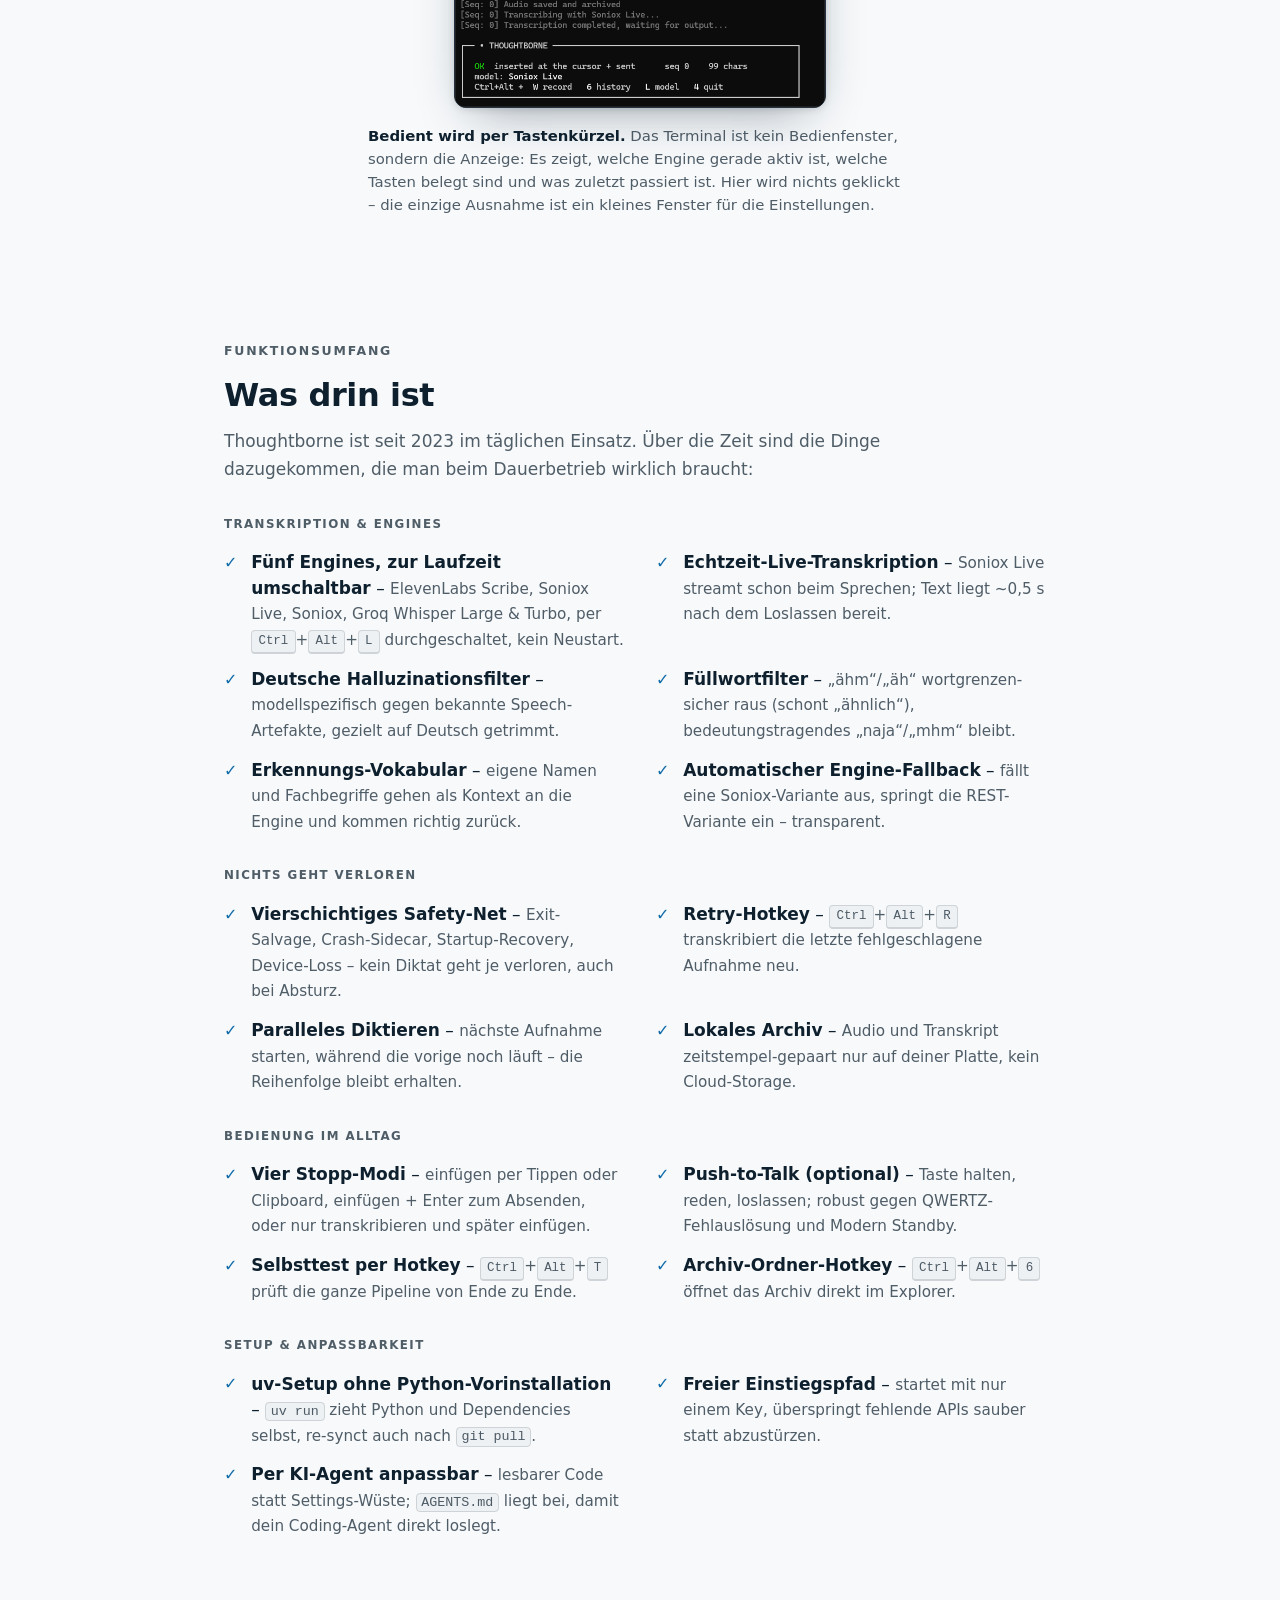
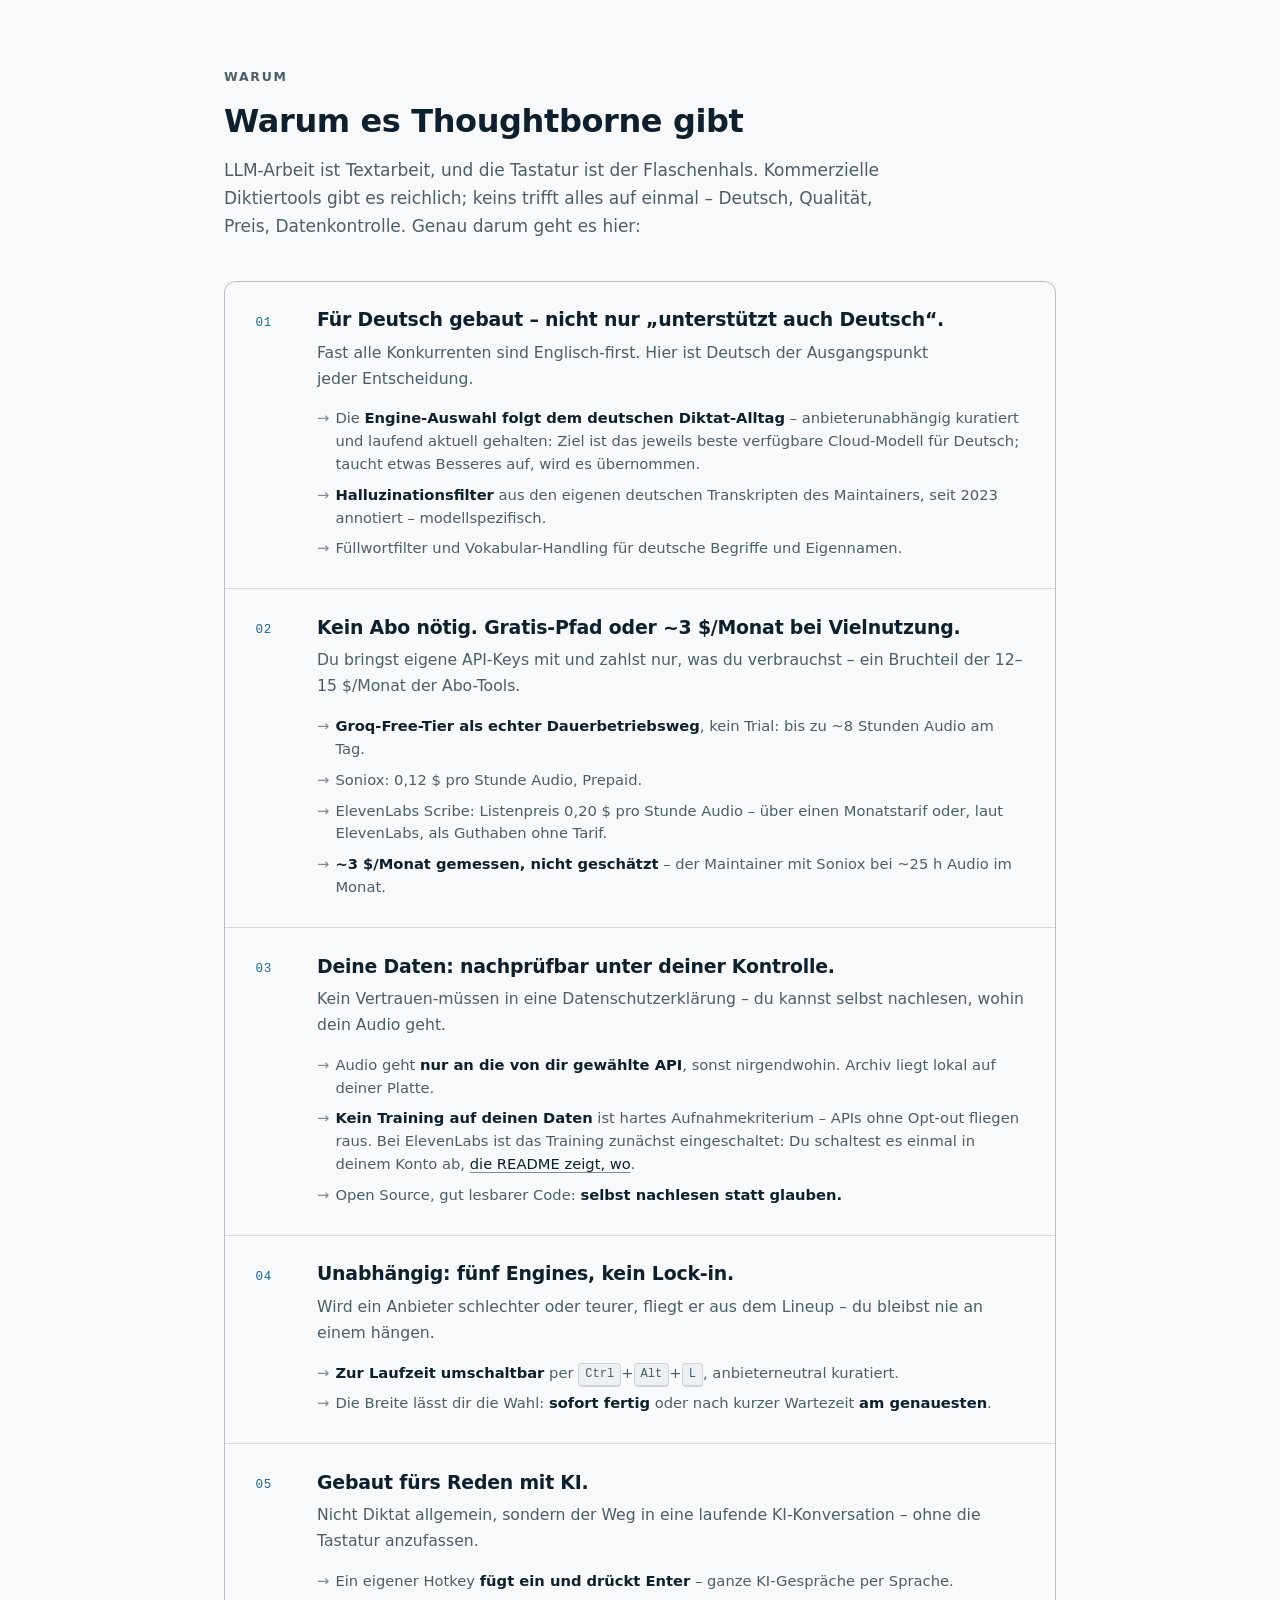
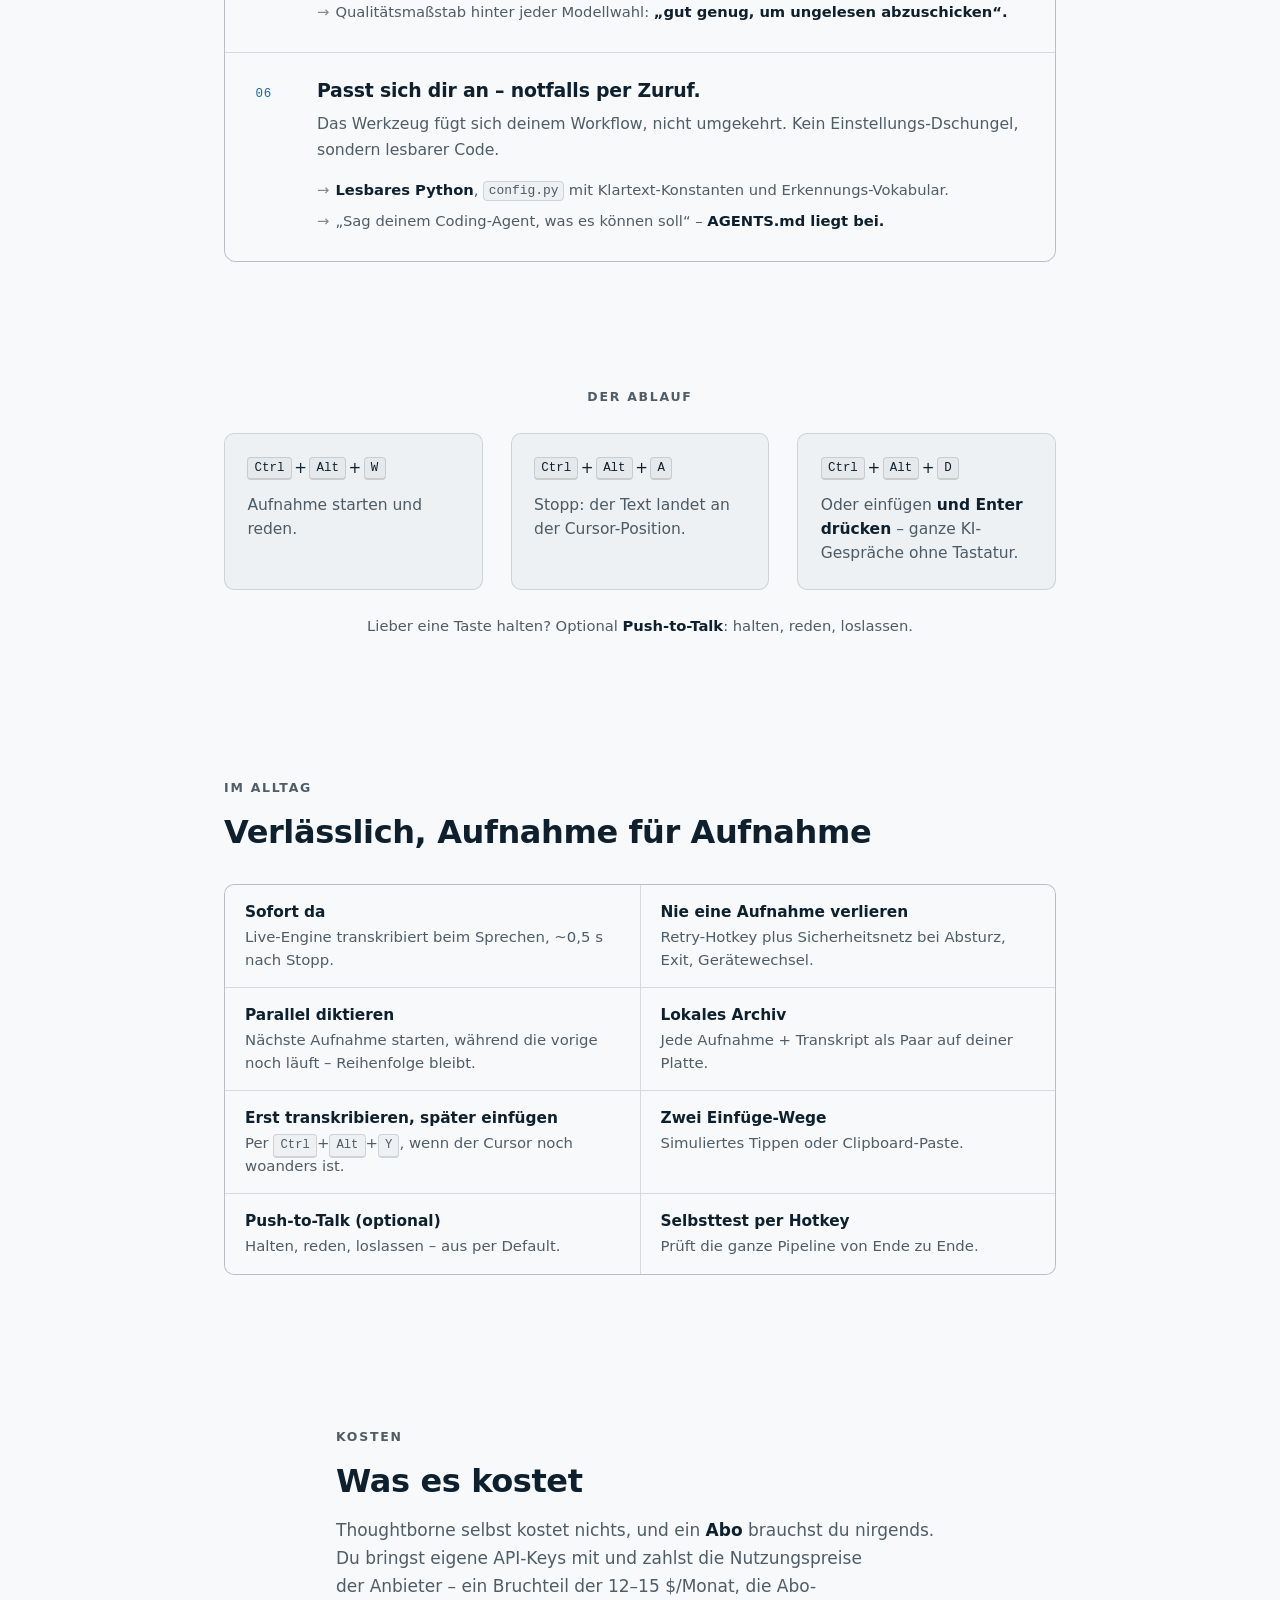
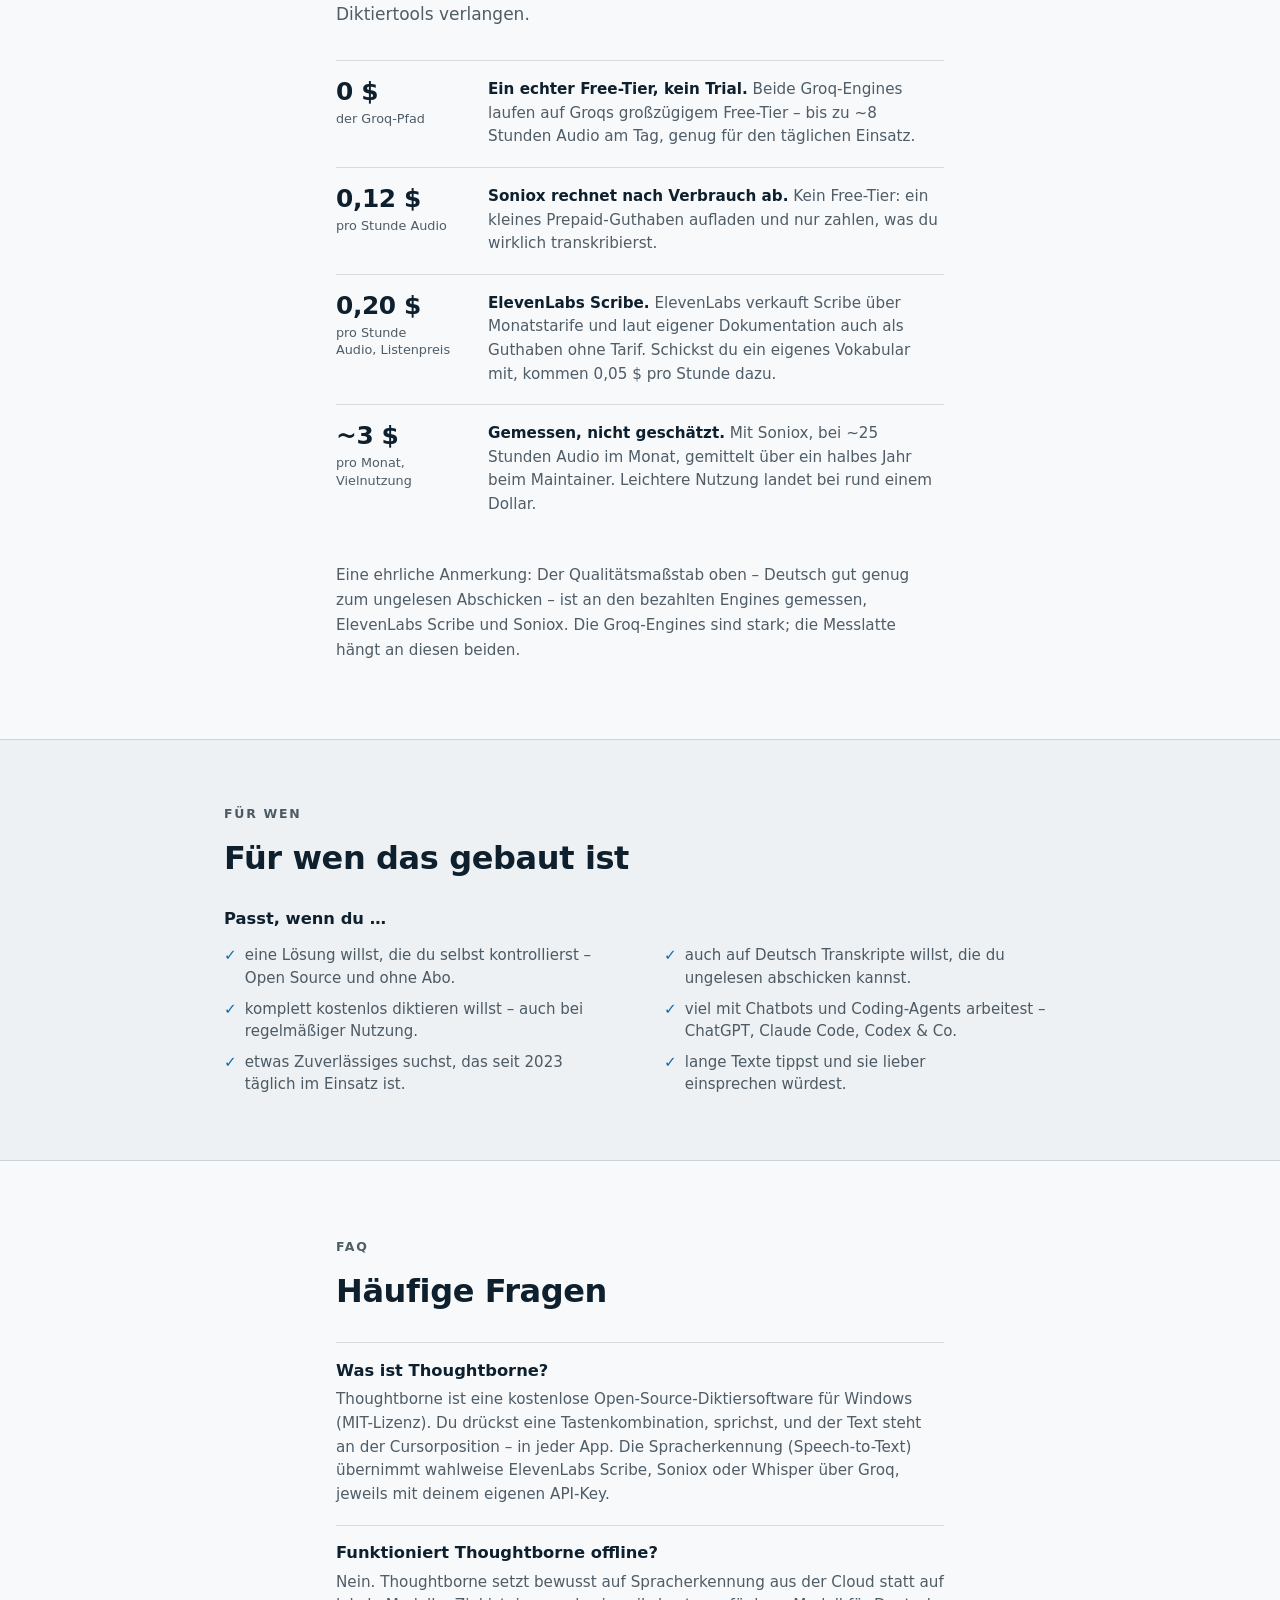
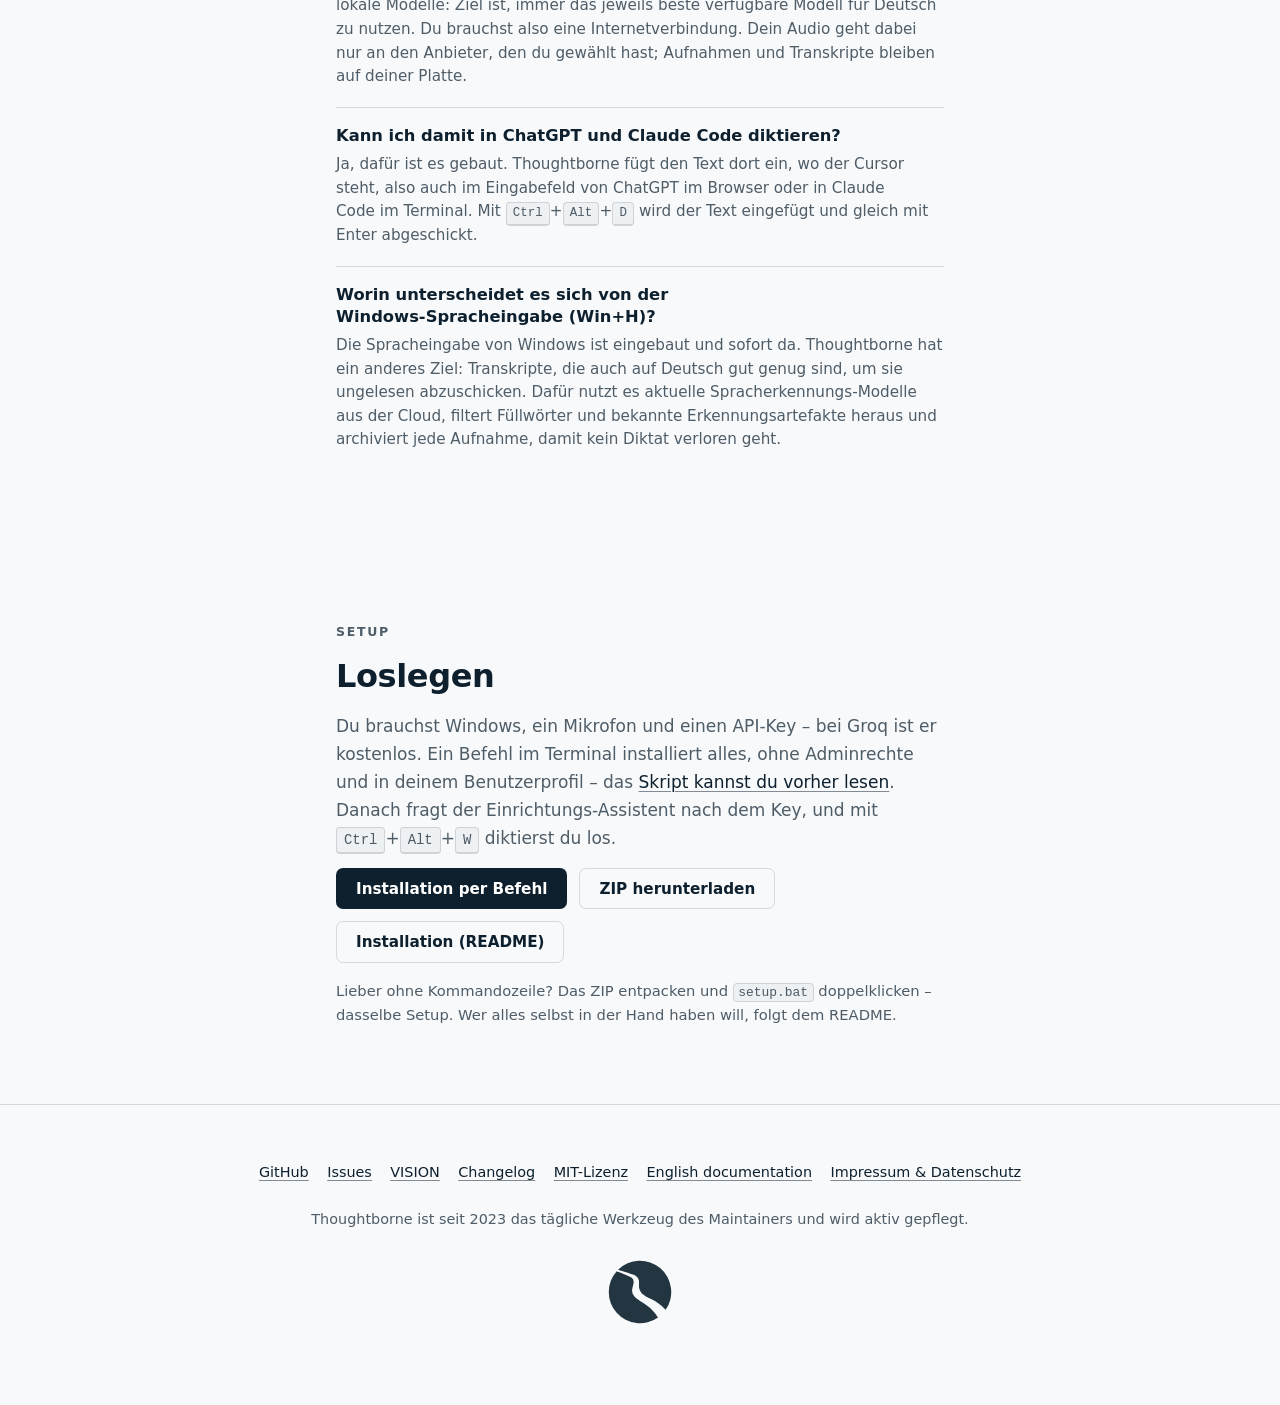
==== commit c9ec1e5b: "Bring the website up to 1.3.0: five engines and a release note (#145) Both start pages name ElevenLa" ====
--- a/docs/index.html
+++ b/docs/index.html
@@ -60,7 +60,7 @@
 </script>
 <!-- ?v= is a cache-buster: bump it whenever style.css changes shape, so a
      stale cached sheet can never style the new markup (site-v4 idea). -->
-<link rel="stylesheet" href="style.css?v=16">
+<link rel="stylesheet" href="style.css?v=17">
 <noscript><style>.ip-tabs { display: none; } .ip-panel[hidden] { display: block; }</style></noscript>
 </head>
 <body>
@@ -145,6 +145,11 @@
             <span class="ip-opt-text">Bessere Qualität der Spracherkennung</span>
             <a class="ip-opt-btn" href="https://console.soniox.com/signup/" target="_blank" rel="noopener">Anmelden</a>
           </li>
+          <li>
+            <span class="ip-opt-head"><a href="https://elevenlabs.io/" target="_blank" rel="noopener">ElevenLabs</a> <span class="ip-tag">Tarif oder Guthaben</span></span>
+            <span class="ip-opt-text">Im Test die besten Ergebnisse; <a href="https://github.com/timwessels/thoughtborne-windows/blob/main/README.de.md#api-keys" target="_blank" rel="noopener">Training vorher im Konto abschalten</a></span>
+            <a class="ip-opt-btn" href="https://elevenlabs.io/app/sign-up" target="_blank" rel="noopener">Anmelden</a>
+          </li>
         </ul>
         <p class="ip-more"><a href="#kosten">Mehr Infos</a></p>
       </div>
@@ -169,6 +174,16 @@
       <a class="btn btn-primary" href="https://github.com/timwessels/thoughtborne-windows" target="_blank" rel="noopener">Auf GitHub ansehen</a>
       <a class="btn btn-ghost" href="#los-gehts">Mehr zum Setup</a>
     </p>
+
+    <!-- Rewritten with each release; the twin lives in en/index.html. -->
+    <aside class="release-note" aria-labelledby="rn-title">
+      <div class="rn-head">
+        <span class="rn-tag">Neu</span>
+        <h2 class="rn-title" id="rn-title">Version 1.3 veröffentlicht</h2>
+      </div>
+      <p>Mein Anspruch an Thoughtborne: immer das beste Modell fürs Diktieren auf Deutsch. In meinen Tests lieferte das neue <a href="https://elevenlabs.io/blog/scribe-v3" target="_blank" rel="noopener">Scribe v3 von ElevenLabs</a> noch bessere Ergebnisse als Soniox. Deshalb ist es jetzt zusätzlich integriert, zusammen mit weiteren Verbesserungen. Völlig kostenlos diktieren kannst du weiterhin über den Anbieter Groq.</p>
+      <p class="rn-foot"><span>– <a class="rn-by" href="https://github.com/timwessels" target="_blank" rel="noopener">@timwessels</a></span> <a href="https://github.com/timwessels/thoughtborne-windows/releases/tag/v1.3.0" target="_blank" rel="noopener">Was ist neu in 1.3?</a></p>
+    </aside>
   </div>
 
 </header>
@@ -178,7 +193,7 @@
   <section class="shot">
     <div class="wrap">
       <div class="shot-frame">
-        <img src="assets/screenshot-terminal.png?v=3" width="683" height="837" alt="Thoughtborne im Terminal: oben die Bereitschaftsanzeige mit dem Modell-Karussell der vier Engines und der Tastenübersicht, darunter eine Aufnahme vom REC-Hinweis bis zur Bestätigung des eingefügten Texts.">
+        <img src="assets/screenshot-terminal.png?v=3" width="683" height="837" alt="Thoughtborne im Terminal: oben die Bereitschaftsanzeige mit dem Modell-Karussell der Engines und der Tastenübersicht, darunter eine Aufnahme vom REC-Hinweis bis zur Bestätigung des eingefügten Texts.">
       </div>
       <p class="shot-cap"><strong>Bedient wird per Tastenkürzel.</strong> Das Terminal ist kein Bedienfenster, sondern die Anzeige: Es zeigt, welche Engine gerade aktiv ist, welche Tasten belegt sind und was zuletzt passiert ist. Hier wird nichts geklickt – die einzige Ausnahme ist ein kleines Fenster für die Einstellungen.</p>
     </div>
@@ -195,7 +210,7 @@
       <div class="feat-group">
         <p class="feat-group-title">Transkription &amp; Engines</p>
         <ul class="feat-grid">
-          <li><b>Vier Engines, zur Laufzeit umschaltbar</b> – <span>Soniox Live, Soniox, Groq Whisper Large &amp; Turbo, per <kbd>Ctrl</kbd>+<kbd>Alt</kbd>+<kbd>L</kbd> durchgeschaltet, kein Neustart.</span></li>
+          <li><b>Fünf Engines, zur Laufzeit umschaltbar</b> – <span>ElevenLabs Scribe, Soniox Live, Soniox, Groq Whisper Large &amp; Turbo, per <kbd>Ctrl</kbd>+<kbd>Alt</kbd>+<kbd>L</kbd> durchgeschaltet, kein Neustart.</span></li>
           <li><b>Echtzeit-Live-Transkription</b> – <span>Soniox Live streamt schon beim Sprechen; Text liegt ~0,5 s nach dem Loslassen bereit.</span></li>
           <li><b>Deutsche Halluzinationsfilter</b> – <span>modellspezifisch gegen bekannte Speech-Artefakte, gezielt auf Deutsch getrimmt.</span></li>
           <li><b>Füllwortfilter</b> – <span>„ähm“/„äh“ wortgrenzen-sicher raus (schont „ähnlich“), bedeutungstragendes „naja“/„mhm“ bleibt.</span></li>
@@ -257,12 +272,13 @@
 
         <article class="arg">
           <span class="arg-num">02</span>
-          <h3>Kein Abo. Gratis-Pfad oder ~3 $/Monat bei Vielnutzung.</h3>
+          <h3>Kein Abo nötig. Gratis-Pfad oder ~3 $/Monat bei Vielnutzung.</h3>
           <p class="arg-lead">Du bringst eigene API-Keys mit und zahlst nur, was du verbrauchst – ein Bruchteil der 12–15 $/Monat der Abo-Tools.</p>
           <ul class="arg-evidence">
             <li><strong>Groq-Free-Tier als echter Dauerbetriebsweg</strong>, kein Trial: bis zu ~8 Stunden Audio am Tag.</li>
             <li>Soniox: 0,12 $ pro Stunde Audio, Prepaid.</li>
-            <li><strong>~3 $/Monat gemessen, nicht geschätzt</strong> – der Maintainer bei ~25 h Audio im Monat.</li>
+            <li>ElevenLabs Scribe: Listenpreis 0,20 $ pro Stunde Audio – über einen Monatstarif oder, laut ElevenLabs, als Guthaben ohne Tarif.</li>
+            <li><strong>~3 $/Monat gemessen, nicht geschätzt</strong> – der Maintainer mit Soniox bei ~25 h Audio im Monat.</li>
           </ul>
         </article>
 
@@ -272,14 +288,14 @@
           <p class="arg-lead">Kein Vertrauen-müssen in eine Datenschutzerklärung – du kannst selbst nachlesen, wohin dein Audio geht.</p>
           <ul class="arg-evidence">
             <li>Audio geht <strong>nur an die von dir gewählte API</strong>, sonst nirgendwohin. Archiv liegt lokal auf deiner Platte.</li>
-            <li><strong>Kein Training auf deinen Daten</strong> ist hartes Aufnahmekriterium – APIs ohne Opt-out fliegen raus.</li>
+            <li><strong>Kein Training auf deinen Daten</strong> ist hartes Aufnahmekriterium – APIs ohne Opt-out fliegen raus. Bei ElevenLabs ist das Training zunächst eingeschaltet: Du schaltest es einmal in deinem Konto ab, <a href="https://github.com/timwessels/thoughtborne-windows/blob/main/README.de.md#api-keys" target="_blank" rel="noopener">die README zeigt, wo</a>.</li>
             <li>Open Source, gut lesbarer Code: <strong>selbst nachlesen statt glauben.</strong></li>
           </ul>
         </article>
 
         <article class="arg">
           <span class="arg-num">04</span>
-          <h3>Unabhängig: vier Engines, kein Lock-in.</h3>
+          <h3>Unabhängig: fünf Engines, kein Lock-in.</h3>
           <p class="arg-lead">Wird ein Anbieter schlechter oder teurer, fliegt er aus dem Lineup – du bleibst nie an einem hängen.</p>
           <ul class="arg-evidence">
             <li><strong>Zur Laufzeit umschaltbar</strong> per <kbd>Ctrl</kbd>+<kbd>Alt</kbd>+<kbd>L</kbd>, anbieterneutral kuratiert.</li>
@@ -352,7 +368,7 @@
     <div class="wrap prose">
       <p class="eyebrow" aria-hidden="true">Kosten</p>
       <h2>Was es kostet</h2>
-      <p>Nirgends in diesem Stack ein <strong>Abo</strong>. Du bringst eigene API-Keys mit und zahlst die Nutzungspreise der Anbieter – ein Bruchteil der 12–15 $/Monat, die Abo-Diktiertools verlangen.</p>
+      <p>Thoughtborne selbst kostet nichts, und ein <strong>Abo</strong> brauchst du nirgends. Du bringst eigene API-Keys mit und zahlst die Nutzungspreise der Anbieter – ein Bruchteil der 12–15 $/Monat, die Abo-Diktiertools verlangen.</p>
       <dl class="figures">
         <div>
           <dt><span class="fig-num">0 $</span> <span class="fig-unit">der Groq-Pfad</span></dt>
@@ -360,14 +376,18 @@
         </div>
         <div>
           <dt><span class="fig-num">0,12 $</span> <span class="fig-unit">pro Stunde Audio</span></dt>
-          <dd><strong>Soniox ist der bezahlte Pfad.</strong> Kein Free-Tier: ein kleines Prepaid-Guthaben aufladen und nur zahlen, was du wirklich transkribierst.</dd>
+          <dd><strong>Soniox rechnet nach Verbrauch ab.</strong> Kein Free-Tier: ein kleines Prepaid-Guthaben aufladen und nur zahlen, was du wirklich transkribierst.</dd>
+        </div>
+        <div>
+          <dt><span class="fig-num">0,20 $</span> <span class="fig-unit">pro Stunde Audio, Listenpreis</span></dt>
+          <dd><strong>ElevenLabs Scribe.</strong> ElevenLabs verkauft Scribe über Monatstarife und laut eigener Dokumentation auch als Guthaben ohne Tarif. Schickst du ein eigenes Vokabular mit, kommen 0,05 $ pro Stunde dazu.</dd>
         </div>
         <div>
           <dt><span class="fig-num">~3 $</span> <span class="fig-unit">pro Monat, Vielnutzung</span></dt>
-          <dd><strong>Gemessen, nicht geschätzt.</strong> Der Maintainer diktiert ~25 Stunden Audio im Monat, gemittelt über ein halbes Jahr. Leichtere Nutzung landet bei rund einem Dollar.</dd>
+          <dd><strong>Gemessen, nicht geschätzt.</strong> Mit Soniox, bei ~25 Stunden Audio im Monat, gemittelt über ein halbes Jahr beim Maintainer. Leichtere Nutzung landet bei rund einem Dollar.</dd>
         </div>
       </dl>
-      <p class="cost-note">Eine ehrliche Anmerkung: Der Qualitätsmaßstab oben – Deutsch gut genug zum ungelesen Abschicken – ist an der bezahlten Soniox-Engine gemessen. Die Groq-Engines sind stark; die Messlatte hängt an Soniox.</p>
+      <p class="cost-note">Eine ehrliche Anmerkung: Der Qualitätsmaßstab oben – Deutsch gut genug zum ungelesen Abschicken – ist an den bezahlten Engines gemessen, ElevenLabs Scribe und Soniox. Die Groq-Engines sind stark; die Messlatte hängt an diesen beiden.</p>
     </div>
   </section>
 
@@ -396,7 +416,7 @@
       <div class="faq-list">
         <div>
           <h3>Was ist Thoughtborne?</h3>
-          <p>Thoughtborne ist eine kostenlose Open-Source-Diktiersoftware für Windows (MIT-Lizenz). Du drückst eine Tastenkombination, sprichst, und der Text steht an der Cursorposition – in jeder App. Die Spracherkennung (Speech-to-Text) übernimmt wahlweise Soniox oder Whisper über Groq, jeweils mit deinem eigenen API-Key.</p>
+          <p>Thoughtborne ist eine kostenlose Open-Source-Diktiersoftware für Windows (MIT-Lizenz). Du drückst eine Tastenkombination, sprichst, und der Text steht an der Cursorposition – in jeder App. Die Spracherkennung (Speech-to-Text) übernimmt wahlweise ElevenLabs Scribe, Soniox oder Whisper über Groq, jeweils mit deinem eigenen API-Key.</p>
         </div>
         <div>
           <h3>Funktioniert Thoughtborne offline?</h3>
--- a/docs/style.css
+++ b/docs/style.css
@@ -238,12 +238,13 @@
   padding: 0.42rem 0.7rem 0.42rem 0.9rem; border: 1px solid var(--term-line); border-radius: 8px;
   background: rgba(222,231,237,.03); line-height: 1.45;
 }
-.ip-opt-head { display: inline-flex; align-items: center; gap: 0.5rem; font-weight: 700; }
+.ip-opt-head { display: inline-flex; flex-wrap: wrap; align-items: center; gap: 0.3rem 0.5rem; font-weight: 700; }
 .ip-panel .ip-opt-head a { color: var(--term-text); text-decoration-color: var(--term-line); }
 .ip-panel .ip-opt-head a:hover { text-decoration-color: currentColor; }
 .ip-tag {
   font-size: 0.68rem; font-weight: 600; letter-spacing: 0.05em; text-transform: uppercase; line-height: 1.2;
   padding: 0.22em 0.55em; border-radius: 999px; border: 1px solid var(--term-dim); color: var(--term-dim);
+  white-space: nowrap;
 }
 .ip-tag-free { color: var(--term); background: var(--accent); border-color: var(--accent); }
 .ip-panel .ip-opt-btn {
@@ -268,6 +269,23 @@
 .btn-ghost:hover { border-color: var(--ink); background: var(--panel); }
 @media (prefers-color-scheme: dark) { .btn-primary:hover { background: #C4D6E2; } }
 .get-started .actions { justify-content: flex-start; }
+
+.release-note {
+  margin: clamp(2rem, 4.5vw, 2.75rem) auto 0; text-align: left;
+  padding: 1rem 1.2rem 1.05rem;
+  background: var(--panel);
+  border: 1px solid var(--line); border-left: 3px solid var(--accent-deep);
+  border-radius: 8px;
+}
+.rn-head { display: flex; flex-wrap: wrap; align-items: center; gap: 0.35rem 0.7rem; }
+.rn-tag {
+  font-size: 0.68rem; font-weight: 700; letter-spacing: 0.08em; text-transform: uppercase; line-height: 1.2;
+  padding: 0.28em 0.65em; border-radius: 999px; background: var(--accent-deep); color: var(--paper);
+}
+.rn-title { font-size: 1.02rem; font-weight: 600; line-height: 1.35; letter-spacing: 0; color: var(--ink); }
+.release-note p { font-size: 0.93rem; line-height: 1.6; color: var(--ink-soft); margin-top: 0.6rem; }
+.release-note .rn-foot { display: flex; flex-wrap: wrap; justify-content: space-between; gap: 0.3rem 1.25rem; font-size: 0.88rem; margin-top: 0.75rem; }
+.rn-by { color: var(--ink); font-weight: 600; }
 
 .section { padding-block: clamp(3rem, 7vw, 4.75rem); }
 .prose { max-width: var(--measure); }
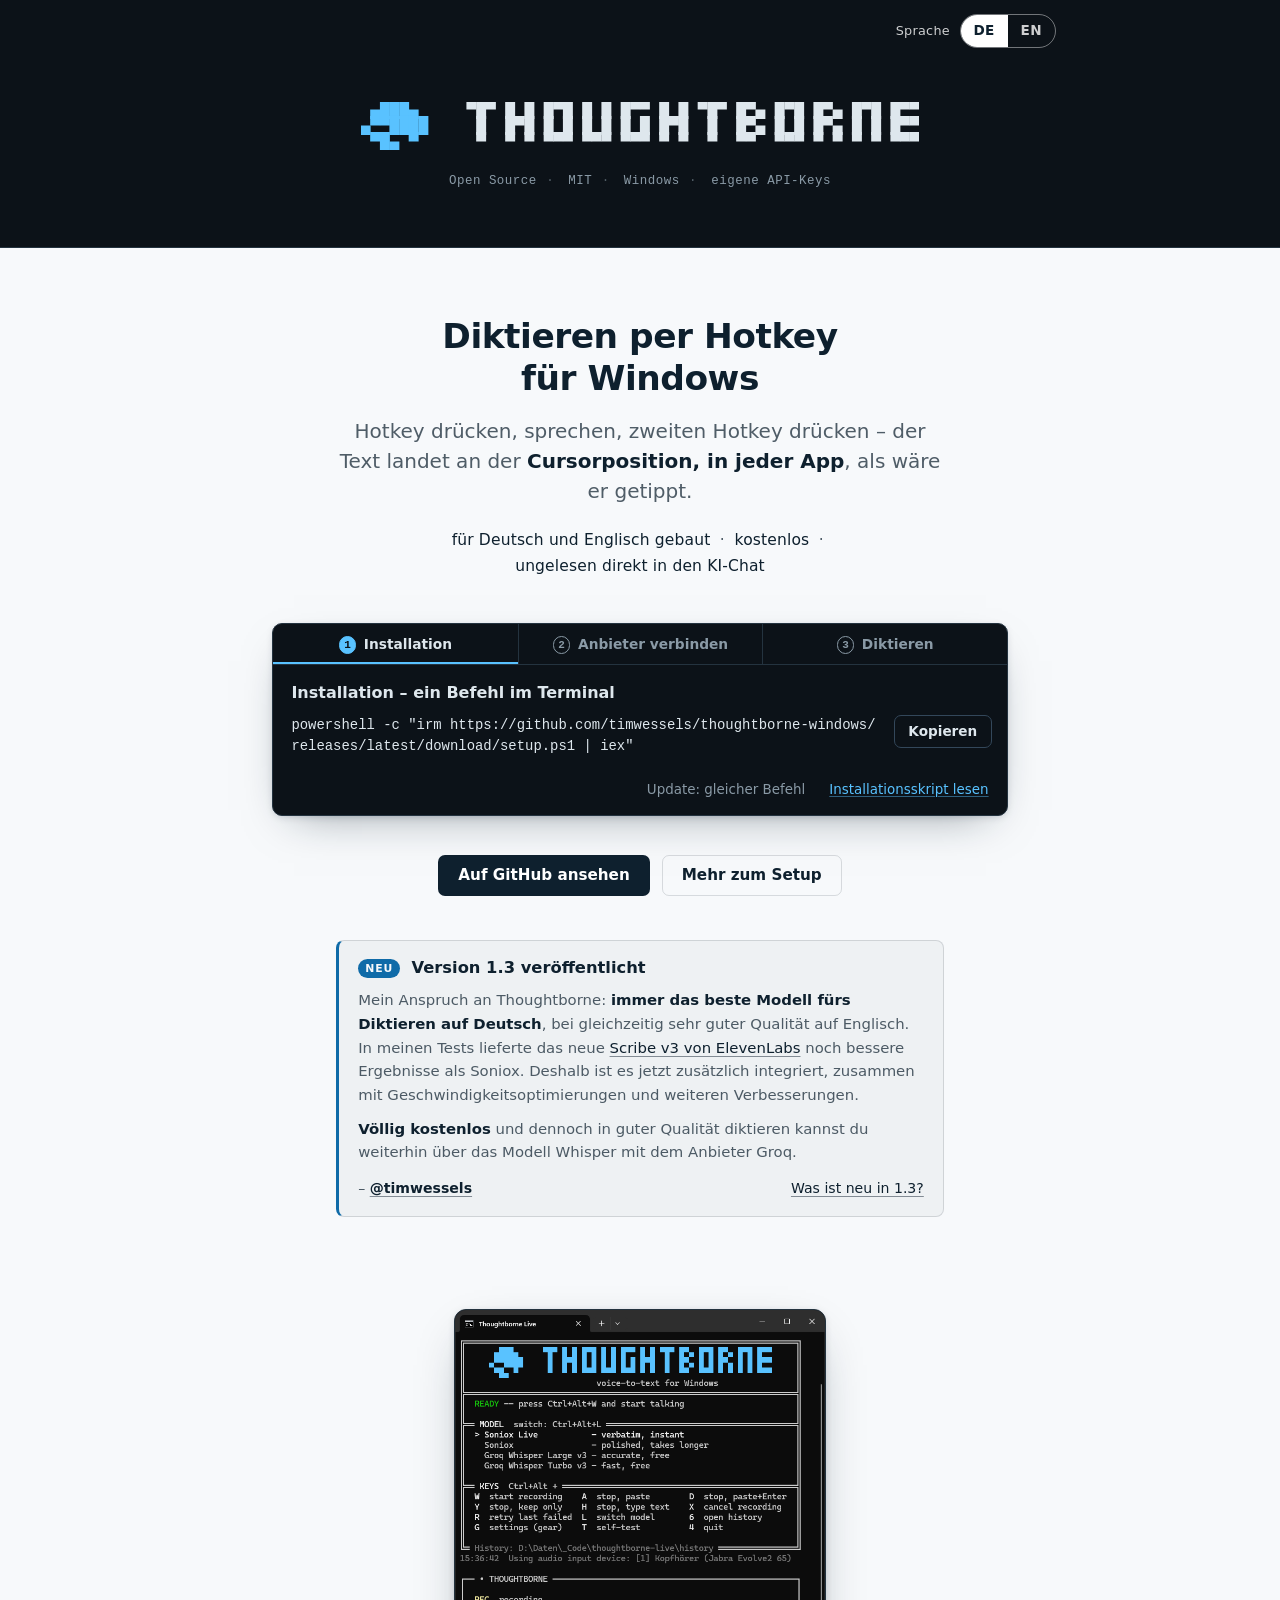
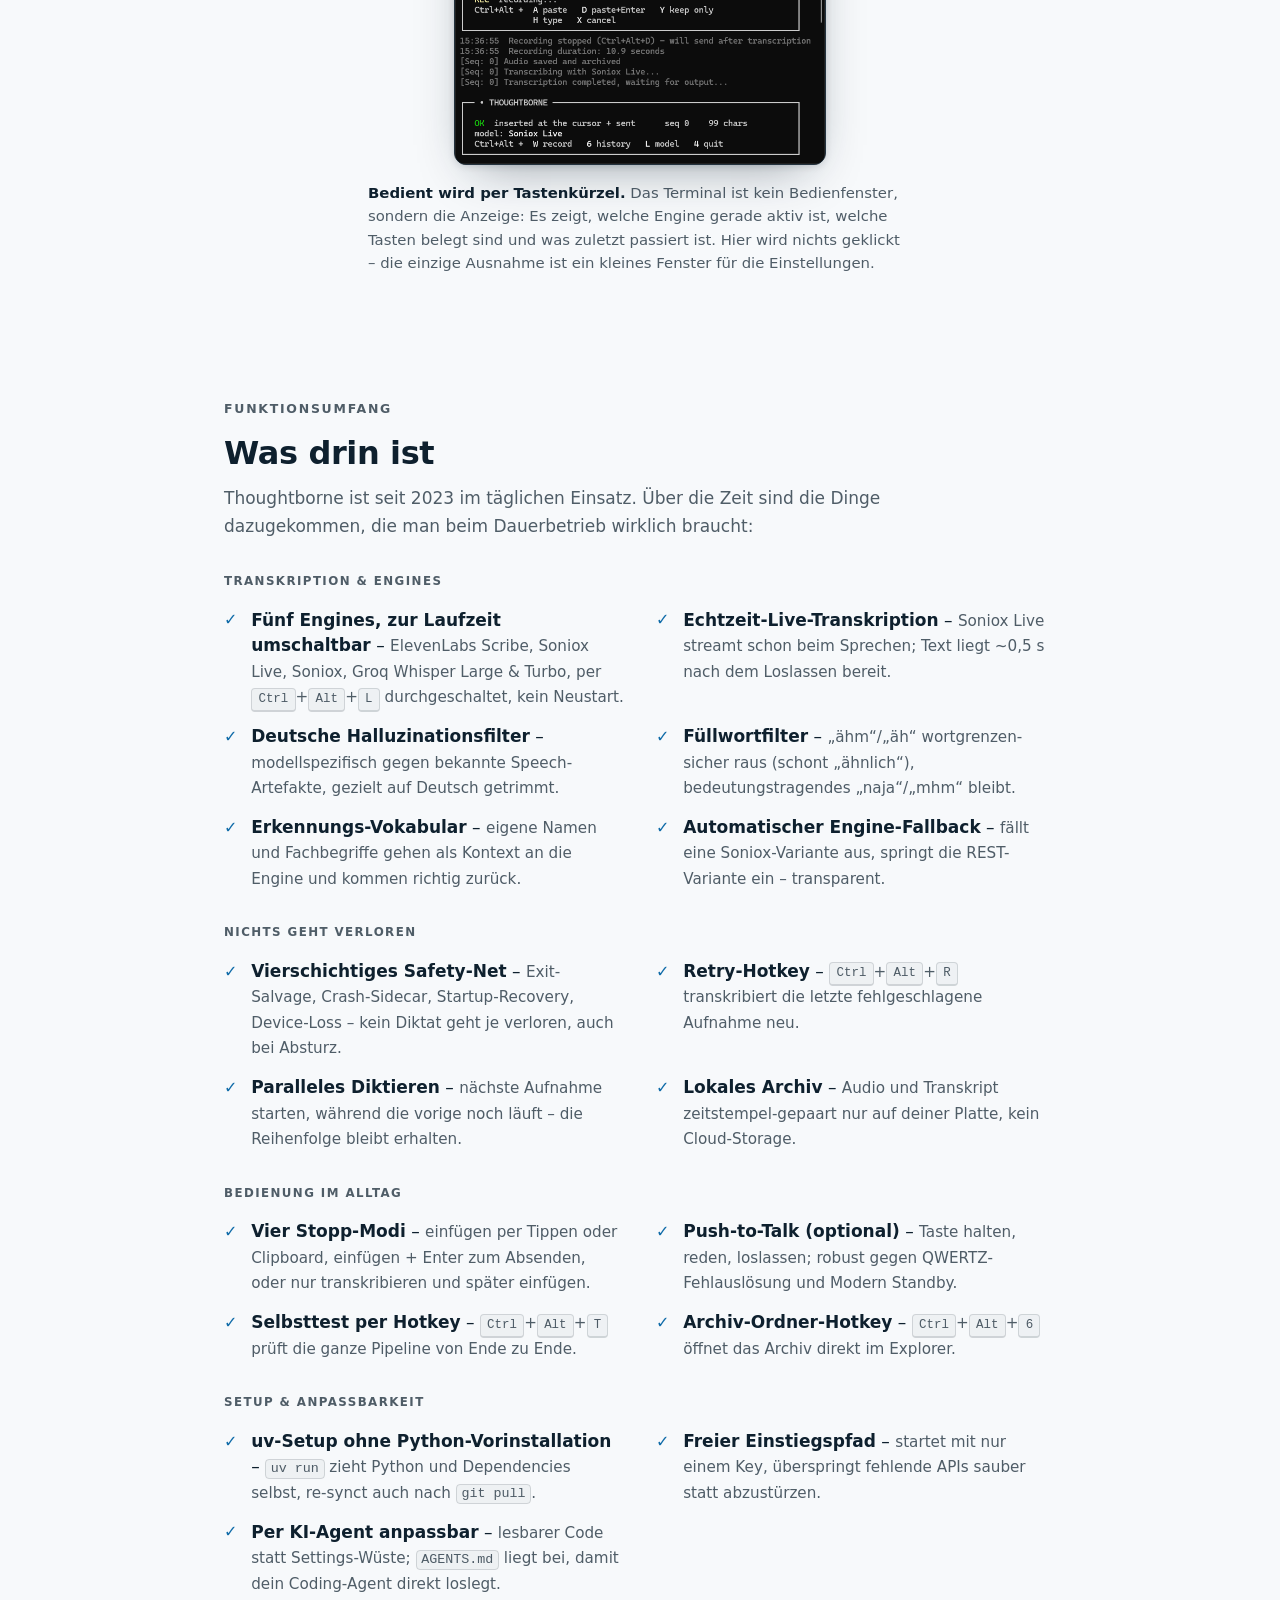
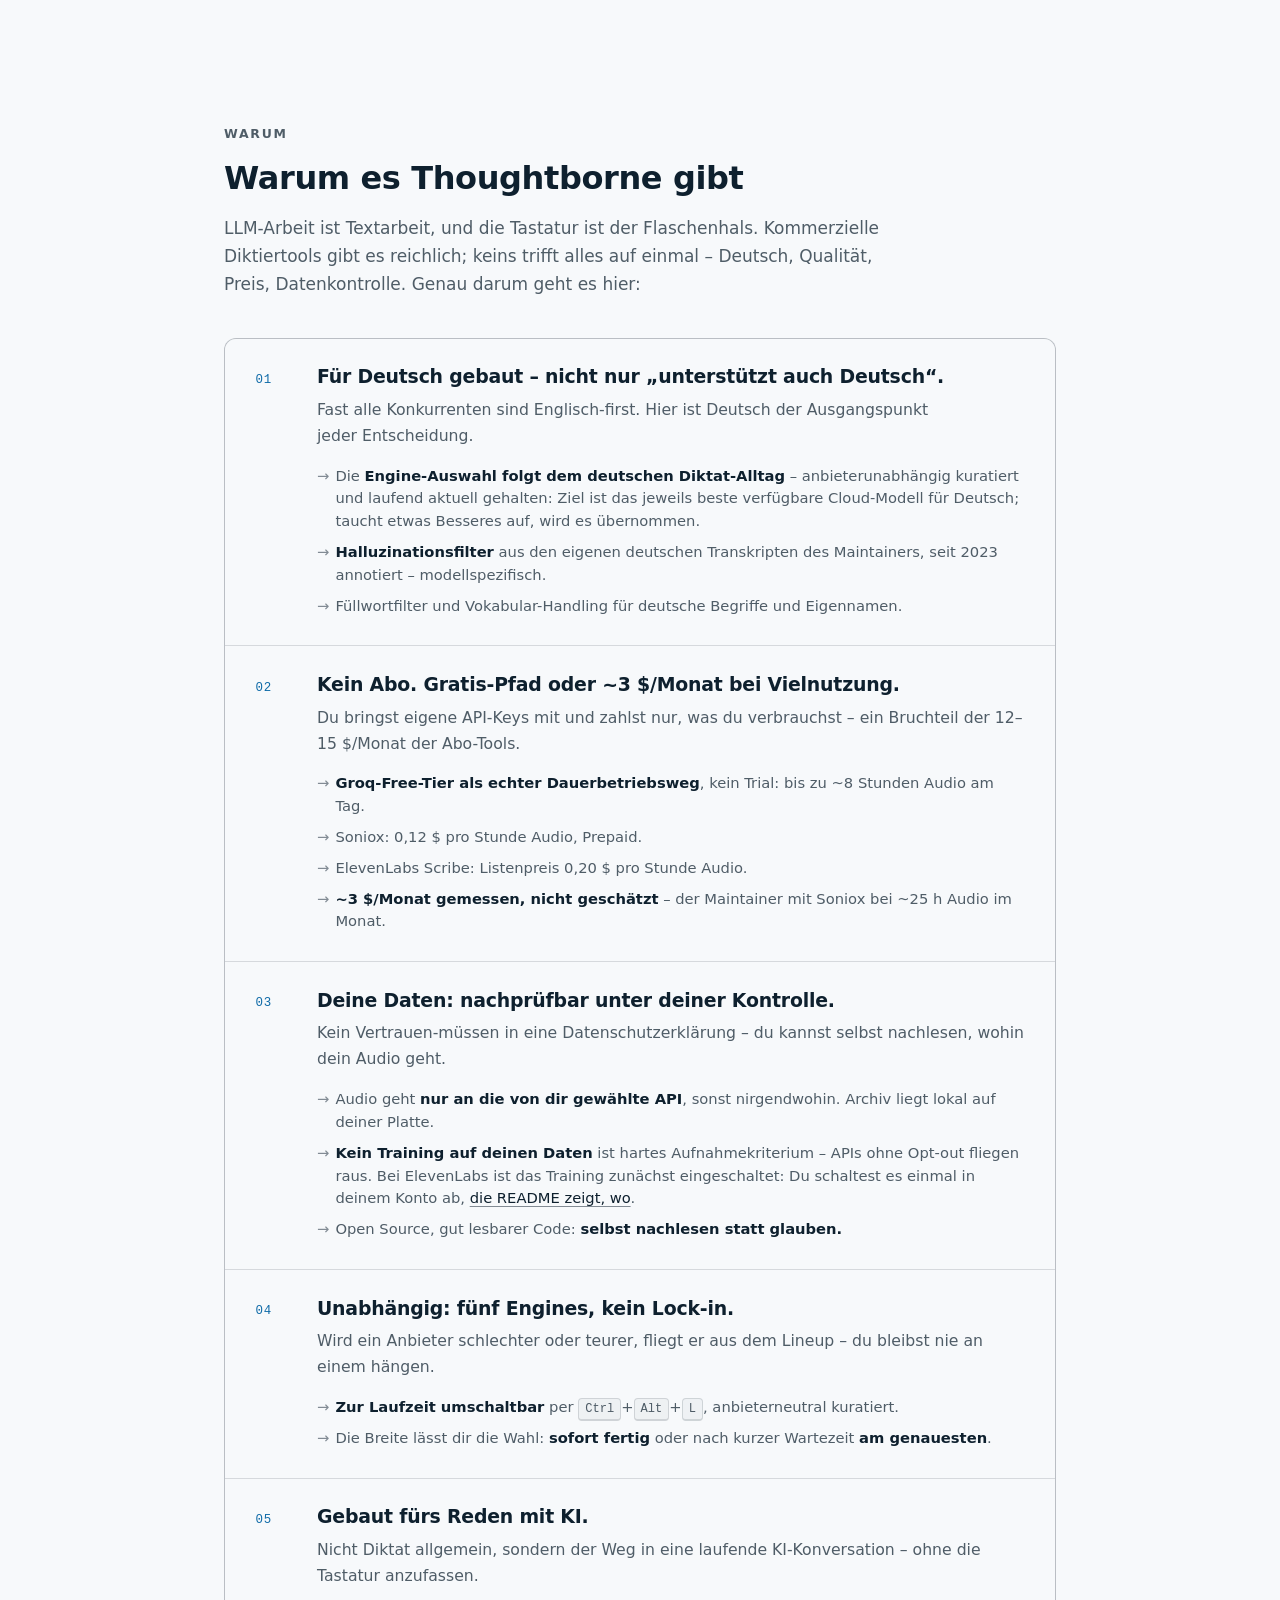
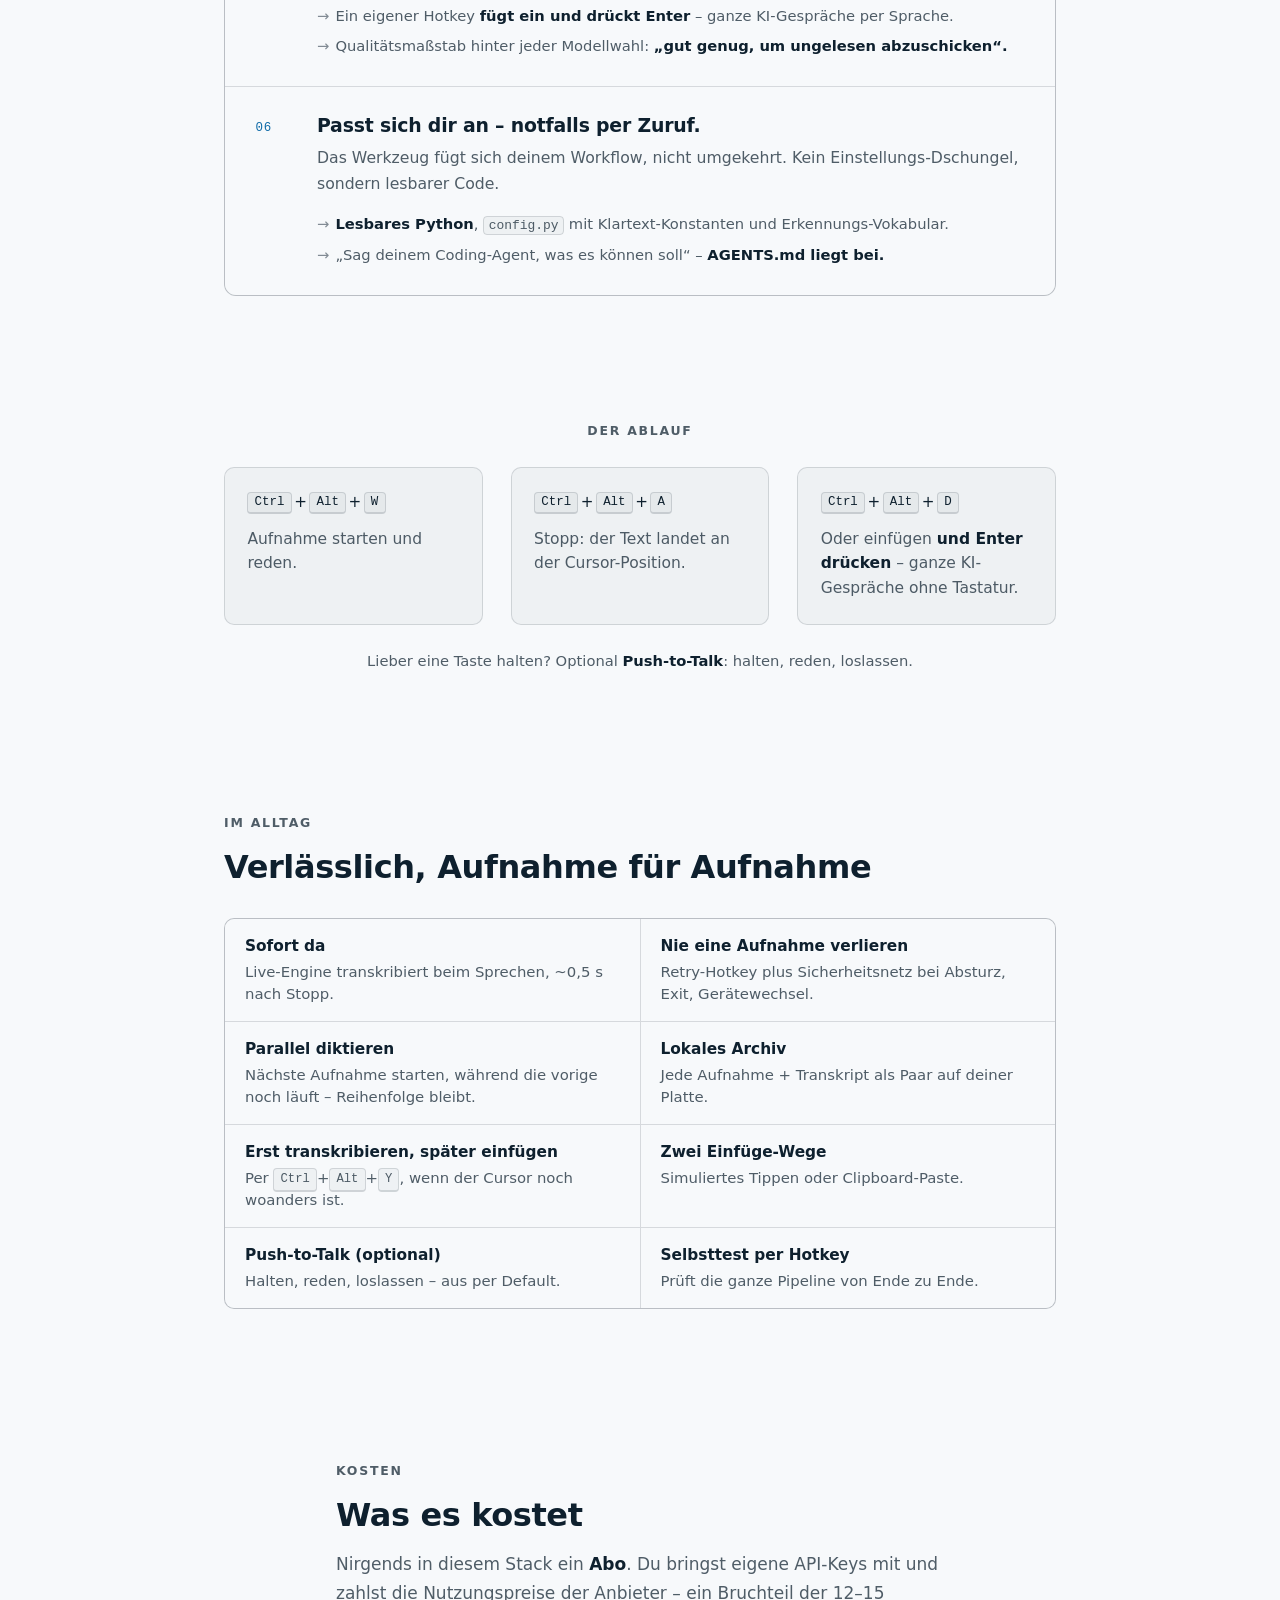
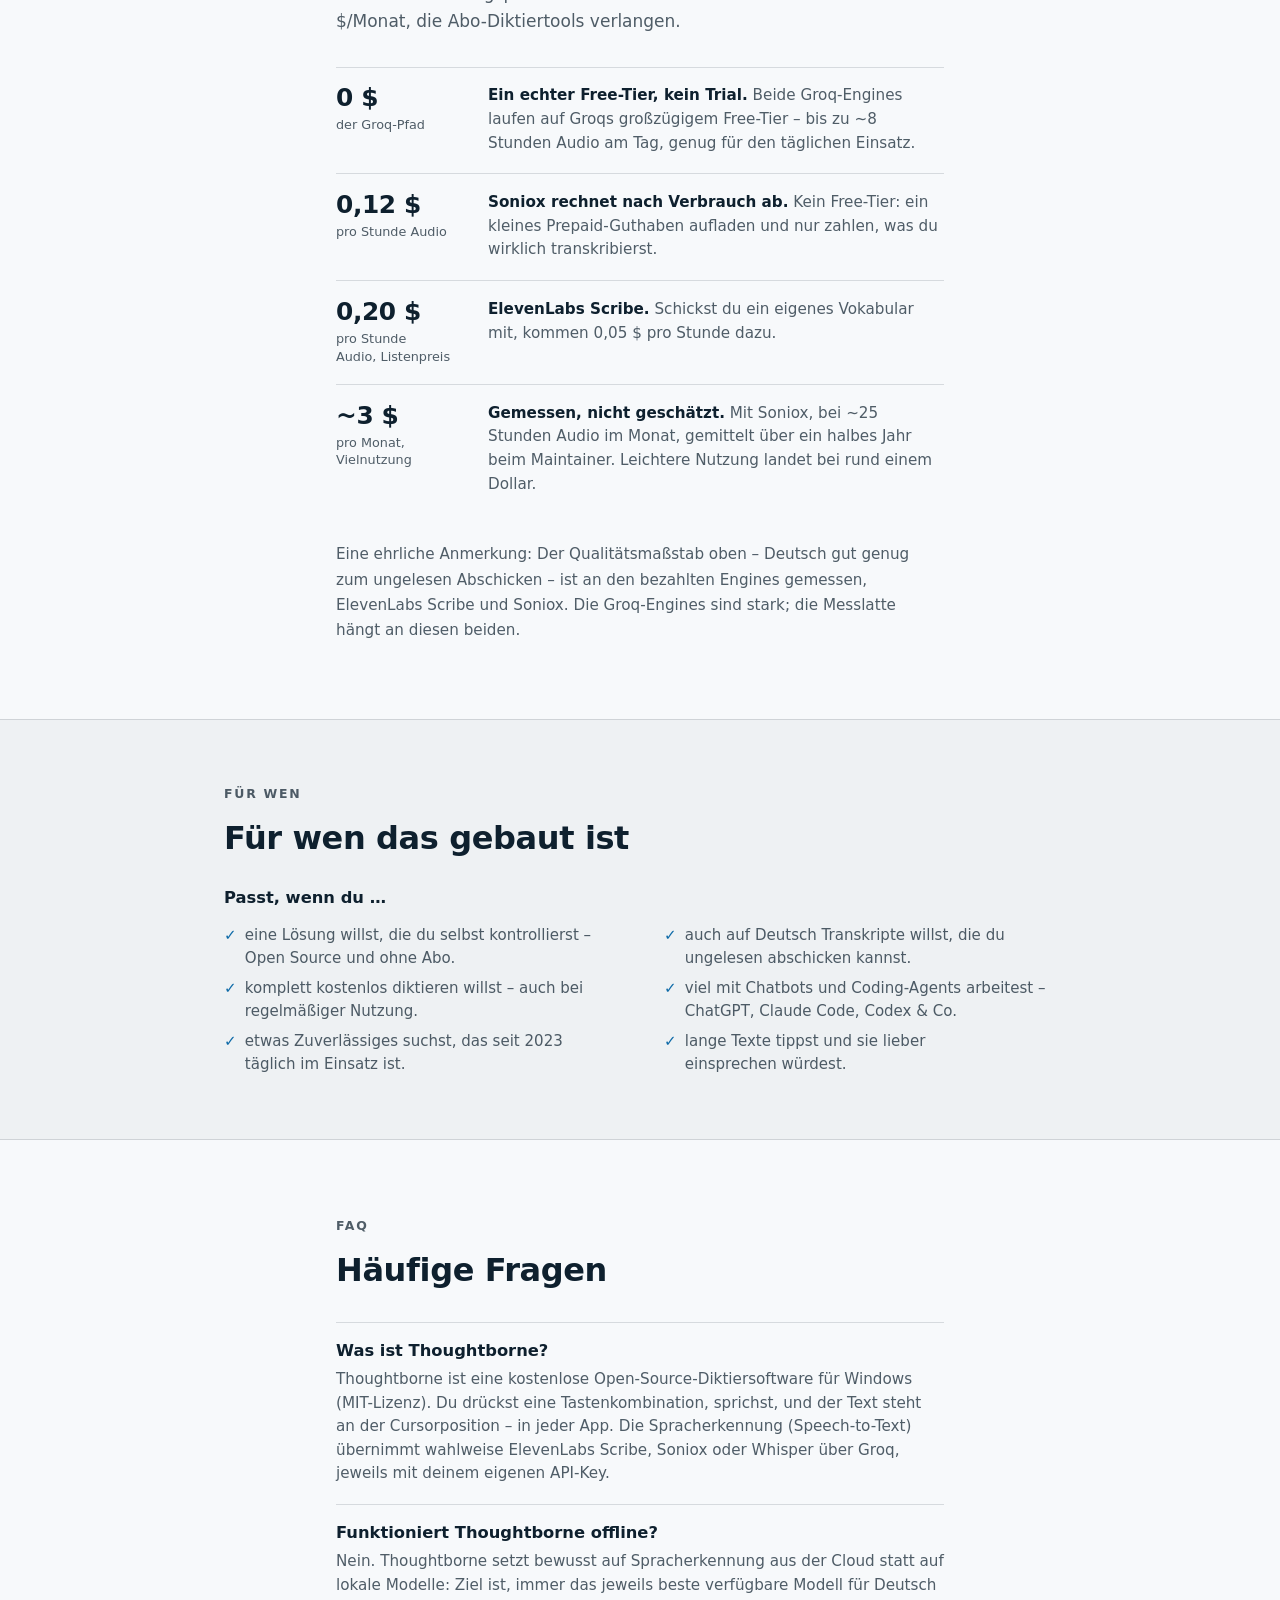
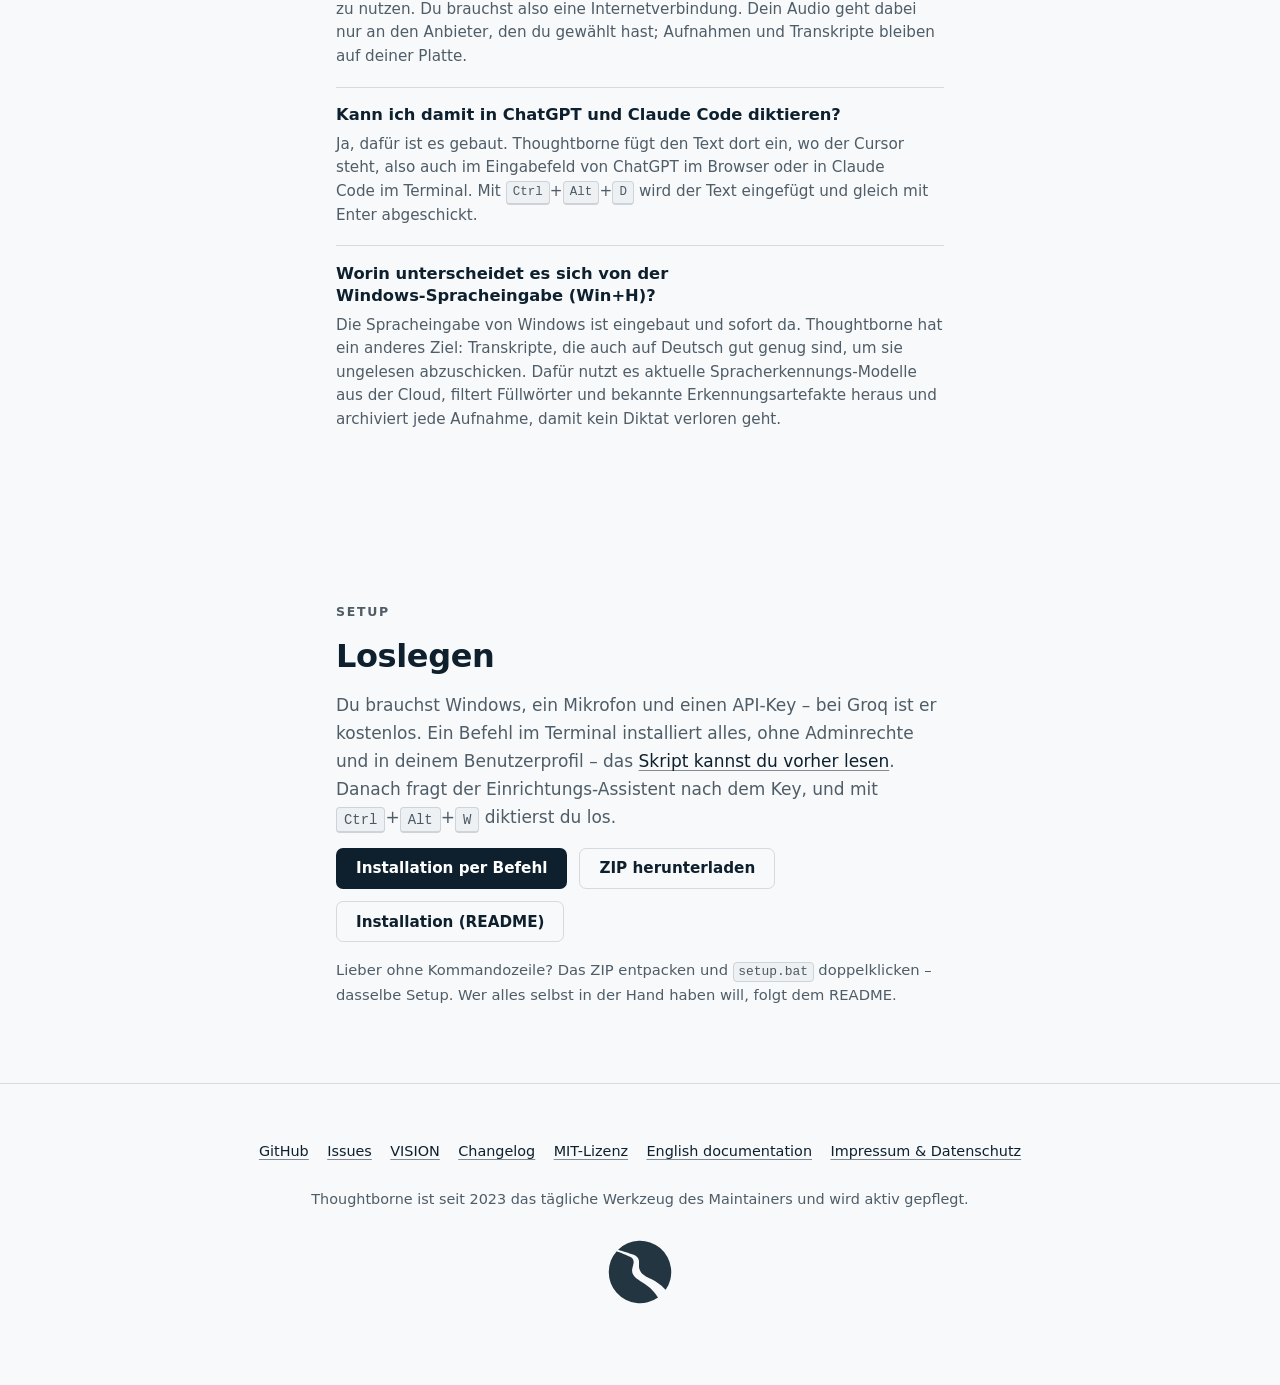
==== commit 8e8980de: "Drop the subscription caveats and state the maintainer's Scribe verdict "No subscription" stands unq" ====
--- a/docs/index.html
+++ b/docs/index.html
@@ -60,7 +60,7 @@
 </script>
 <!-- ?v= is a cache-buster: bump it whenever style.css changes shape, so a
      stale cached sheet can never style the new markup (site-v4 idea). -->
-<link rel="stylesheet" href="style.css?v=17">
+<link rel="stylesheet" href="style.css?v=18">
 <noscript><style>.ip-tabs { display: none; } .ip-panel[hidden] { display: block; }</style></noscript>
 </head>
 <body>
@@ -181,7 +181,8 @@
         <span class="rn-tag">Neu</span>
         <h2 class="rn-title" id="rn-title">Version 1.3 veröffentlicht</h2>
       </div>
-      <p>Mein Anspruch an Thoughtborne: immer das beste Modell fürs Diktieren auf Deutsch. In meinen Tests lieferte das neue <a href="https://elevenlabs.io/blog/scribe-v3" target="_blank" rel="noopener">Scribe v3 von ElevenLabs</a> noch bessere Ergebnisse als Soniox. Deshalb ist es jetzt zusätzlich integriert, zusammen mit weiteren Verbesserungen. Völlig kostenlos diktieren kannst du weiterhin über den Anbieter Groq.</p>
+      <p>Mein Anspruch an Thoughtborne: <strong>immer das beste Modell fürs Diktieren auf Deutsch</strong>, bei gleichzeitig sehr guter Qualität auf Englisch. In meinen Tests lieferte das neue <a href="https://elevenlabs.io/blog/scribe-v3" target="_blank" rel="noopener">Scribe v3 von ElevenLabs</a> noch bessere Ergebnisse als Soniox. Deshalb ist es jetzt zusätzlich integriert, zusammen mit Geschwindigkeitsoptimierungen und weiteren Verbesserungen.</p>
+      <p><strong>Völlig kostenlos</strong> und dennoch in guter Qualität diktieren kannst du weiterhin über das Modell Whisper mit dem Anbieter Groq.</p>
       <p class="rn-foot"><span>– <a class="rn-by" href="https://github.com/timwessels" target="_blank" rel="noopener">@timwessels</a></span> <a href="https://github.com/timwessels/thoughtborne-windows/releases/tag/v1.3.0" target="_blank" rel="noopener">Was ist neu in 1.3?</a></p>
     </aside>
   </div>
@@ -272,12 +273,12 @@
 
         <article class="arg">
           <span class="arg-num">02</span>
-          <h3>Kein Abo nötig. Gratis-Pfad oder ~3 $/Monat bei Vielnutzung.</h3>
+          <h3>Kein Abo. Gratis-Pfad oder ~3 $/Monat bei Vielnutzung.</h3>
           <p class="arg-lead">Du bringst eigene API-Keys mit und zahlst nur, was du verbrauchst – ein Bruchteil der 12–15 $/Monat der Abo-Tools.</p>
           <ul class="arg-evidence">
             <li><strong>Groq-Free-Tier als echter Dauerbetriebsweg</strong>, kein Trial: bis zu ~8 Stunden Audio am Tag.</li>
             <li>Soniox: 0,12 $ pro Stunde Audio, Prepaid.</li>
-            <li>ElevenLabs Scribe: Listenpreis 0,20 $ pro Stunde Audio – über einen Monatstarif oder, laut ElevenLabs, als Guthaben ohne Tarif.</li>
+            <li>ElevenLabs Scribe: Listenpreis 0,20 $ pro Stunde Audio.</li>
             <li><strong>~3 $/Monat gemessen, nicht geschätzt</strong> – der Maintainer mit Soniox bei ~25 h Audio im Monat.</li>
           </ul>
         </article>
@@ -368,7 +369,7 @@
     <div class="wrap prose">
       <p class="eyebrow" aria-hidden="true">Kosten</p>
       <h2>Was es kostet</h2>
-      <p>Thoughtborne selbst kostet nichts, und ein <strong>Abo</strong> brauchst du nirgends. Du bringst eigene API-Keys mit und zahlst die Nutzungspreise der Anbieter – ein Bruchteil der 12–15 $/Monat, die Abo-Diktiertools verlangen.</p>
+      <p>Nirgends in diesem Stack ein <strong>Abo</strong>. Du bringst eigene API-Keys mit und zahlst die Nutzungspreise der Anbieter – ein Bruchteil der 12–15 $/Monat, die Abo-Diktiertools verlangen.</p>
       <dl class="figures">
         <div>
           <dt><span class="fig-num">0 $</span> <span class="fig-unit">der Groq-Pfad</span></dt>
@@ -380,7 +381,7 @@
         </div>
         <div>
           <dt><span class="fig-num">0,20 $</span> <span class="fig-unit">pro Stunde Audio, Listenpreis</span></dt>
-          <dd><strong>ElevenLabs Scribe.</strong> ElevenLabs verkauft Scribe über Monatstarife und laut eigener Dokumentation auch als Guthaben ohne Tarif. Schickst du ein eigenes Vokabular mit, kommen 0,05 $ pro Stunde dazu.</dd>
+          <dd><strong>ElevenLabs Scribe.</strong> Schickst du ein eigenes Vokabular mit, kommen 0,05 $ pro Stunde dazu.</dd>
         </div>
         <div>
           <dt><span class="fig-num">~3 $</span> <span class="fig-unit">pro Monat, Vielnutzung</span></dt>
--- a/docs/style.css
+++ b/docs/style.css
@@ -284,6 +284,7 @@
 }
 .rn-title { font-size: 1.02rem; font-weight: 600; line-height: 1.35; letter-spacing: 0; color: var(--ink); }
 .release-note p { font-size: 0.93rem; line-height: 1.6; color: var(--ink-soft); margin-top: 0.6rem; }
+.release-note p strong { color: var(--ink); font-weight: 600; }
 .release-note .rn-foot { display: flex; flex-wrap: wrap; justify-content: space-between; gap: 0.3rem 1.25rem; font-size: 0.88rem; margin-top: 0.75rem; }
 .rn-by { color: var(--ink); font-weight: 600; }
 
